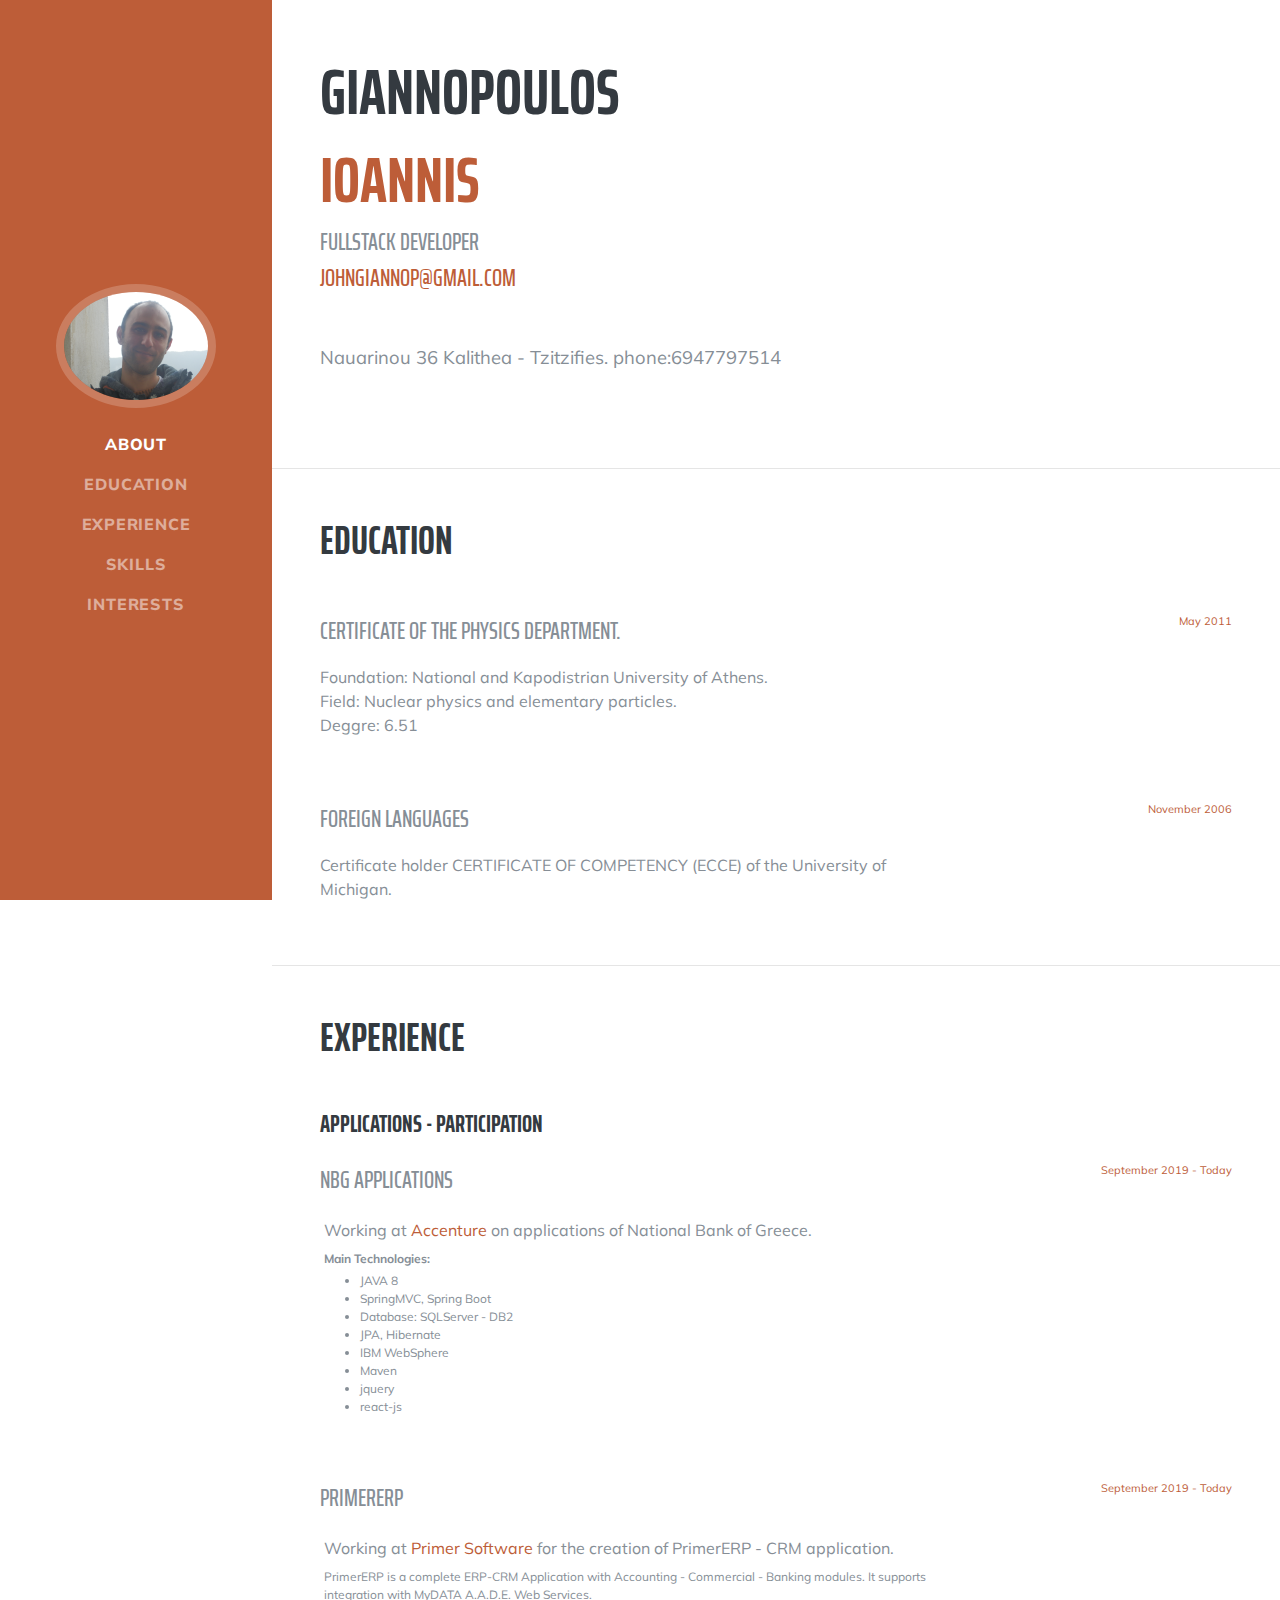
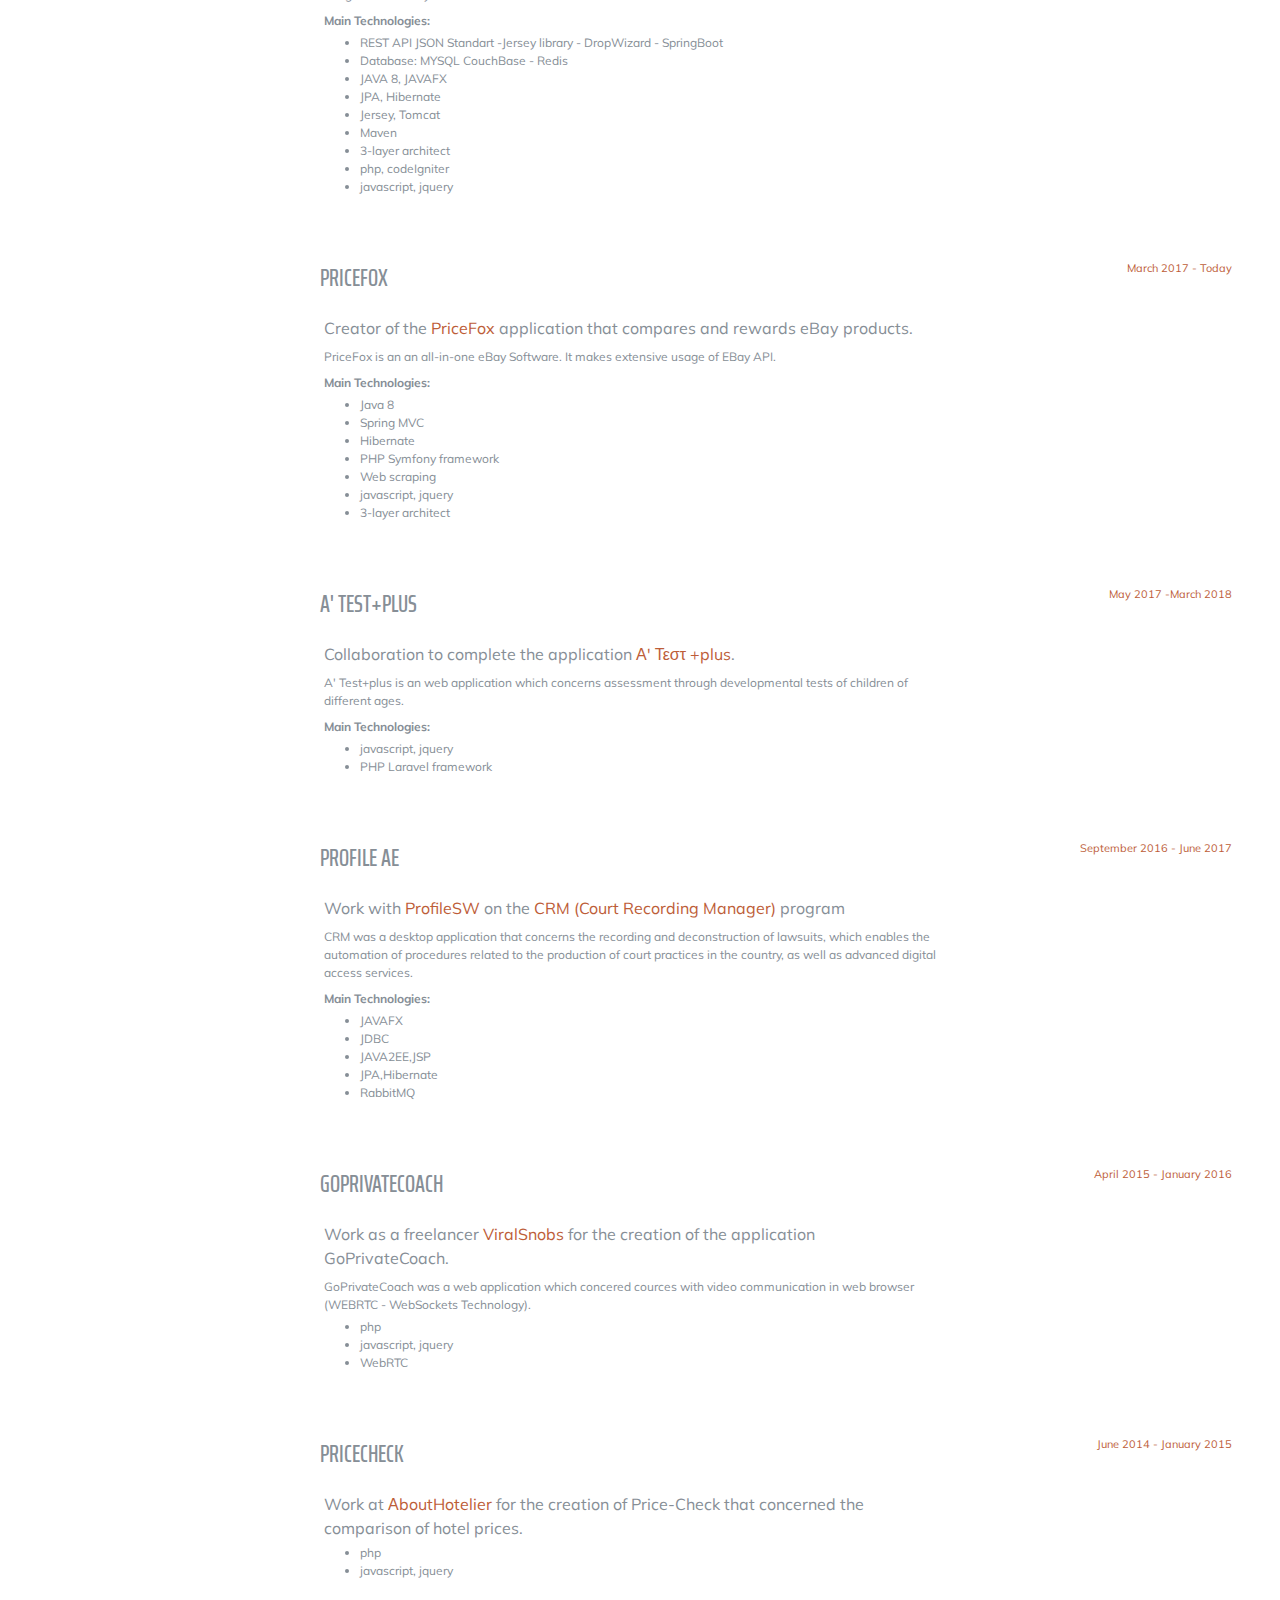
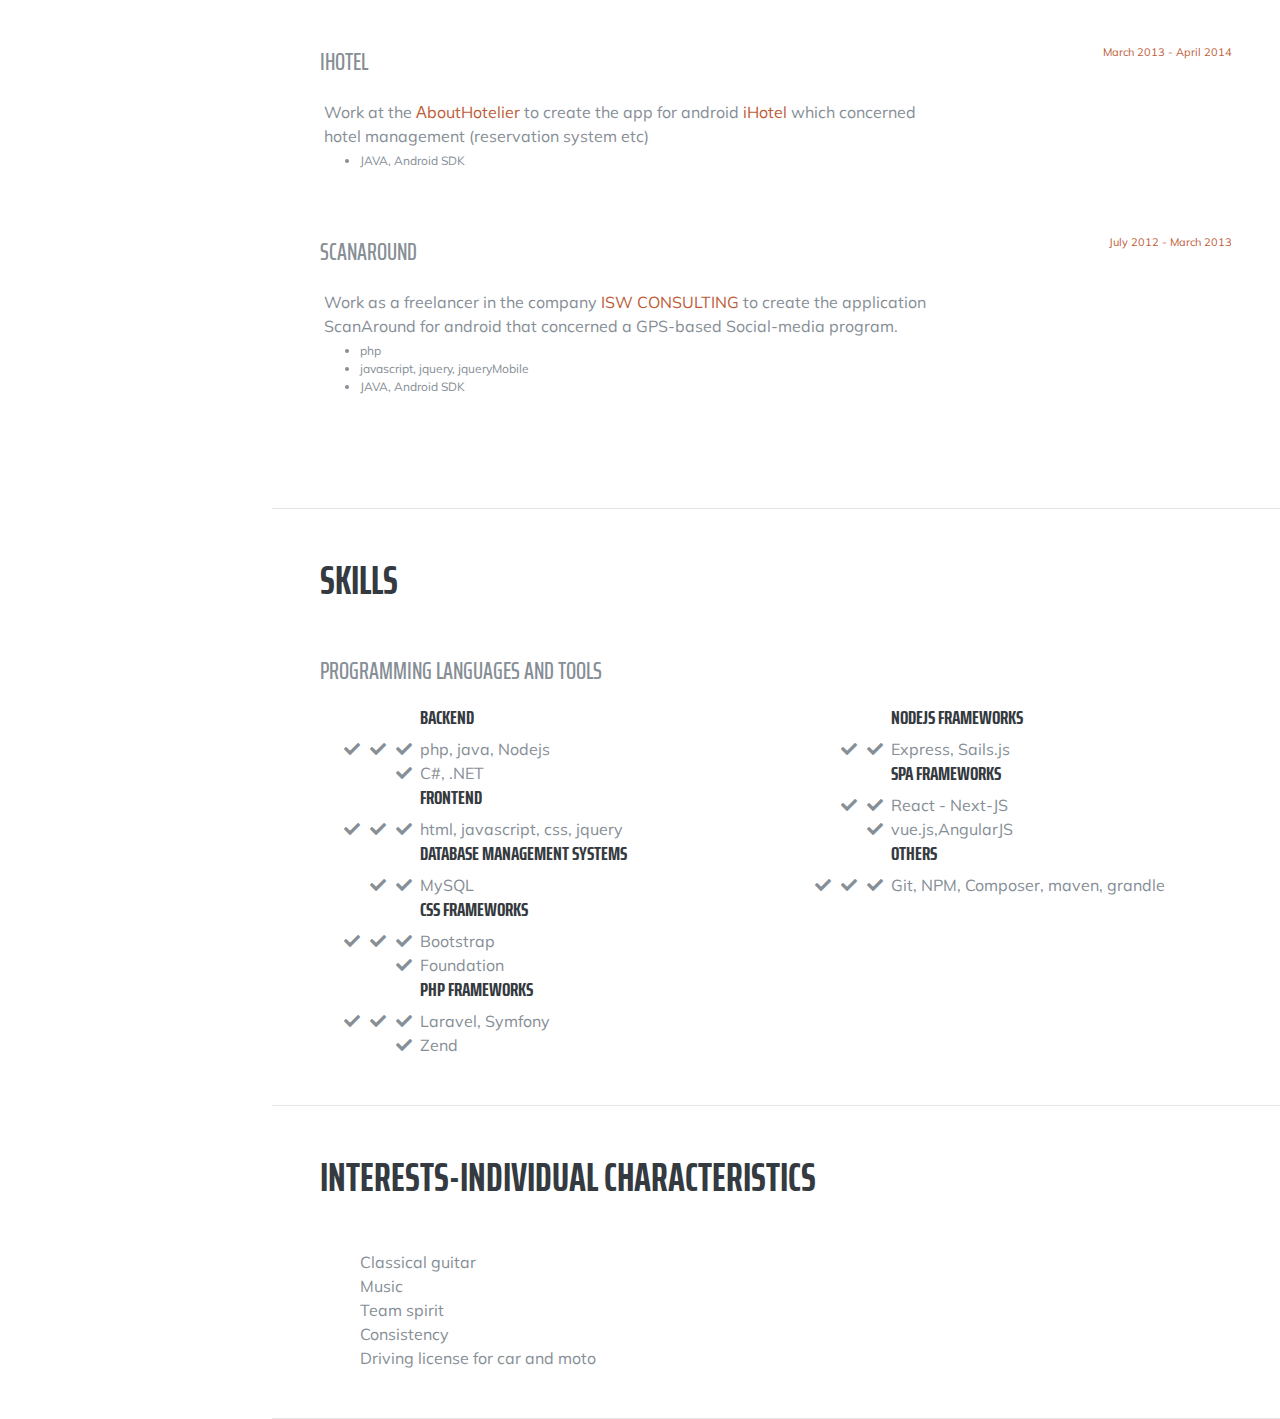
==== index.html @ 5fe3dc5e "add XGate experience" ====
<!DOCTYPE html>
<html lang="en">

  <head>

    <meta charset="utf-8">
    <meta name="viewport" content="width=device-width, initial-scale=1, shrink-to-fit=no">
    <meta name="description" content="jgiannop cv">
    <meta name="author" content="jgiannop">

    <title>Ioannis Giannopoulos</title>

    <link href="vendor/bootstrap/css/bootstrap.min.css" rel="stylesheet">
    <link href="https://fonts.googleapis.com/css?family=Saira+Extra+Condensed:500,700" rel="stylesheet">
    <link href="https://fonts.googleapis.com/css?family=Muli:400,400i,800,800i" rel="stylesheet">
    <link href="vendor/fontawesome-free/css/all.min.css" rel="stylesheet">
    <link href="css/resume.css" rel="stylesheet">
  </head>

  <body id="page-top">
    <nav class="navbar navbar-expand-lg navbar-dark bg-primary fixed-top" id="sideNav">
      <a class="navbar-brand js-scroll-trigger" href="#page-top">
        <span class="d-block d-lg-none">Clarence Taylor</span>
        <span class="d-none d-lg-block">
          <img class="img-fluid img-profile rounded-circle mx-auto mb-2" src="img/profile.jpg" alt="">
        </span>
      </a>
       
      <button class="navbar-toggler" type="button" data-toggle="collapse" data-target="#navbarSupportedContent" aria-controls="navbarSupportedContent" aria-expanded="false" aria-label="Toggle navigation">
        <span class="navbar-toggler-icon"></span>
      </button>
     
      <div class="collapse navbar-collapse" id="navbarSupportedContent">
       
        <ul class="navbar-nav">
          <li class="nav-item">
            <a class="nav-link js-scroll-trigger" href="#about">ABOUT</a>
          </li>
                 <li class="nav-item">
            <a class="nav-link js-scroll-trigger" href="#education">EDUCATION</a>
          </li>
          <li class="nav-item">
            <a class="nav-link js-scroll-trigger" href="#experience">EXPERIENCE</a>
          </li>
   
          <li class="nav-item">
            <a class="nav-link js-scroll-trigger" href="#skills">SKILLS</a>
          </li>
          <li class="nav-item">
            <a class="nav-link js-scroll-trigger" href="#interests">INTERESTS</a>
          </li>
        </ul>
      </div>
    </nav>
    <div class="container-fluid p-0">
      <section class="resume-section p-3 p-lg-5 d-flex d-column" id="about">
        <div class="my-auto">
          <h1 class="mb-0">GIANNOPOULOS<br>
            <span class="text-primary">IOANNIS</span>
          </h1>
          <div class="subheading mb-5">FullStack Developer<br>
            <a href="mailto:name@email.com">johngiannop@gmail.com</a>
          </div>
          <p class="lead mb-5">Nauarinou 36 Kalithea - Tzitzifies. phone:6947797514</p>
        </div>
      </section>

      <hr class="m-0">

      <section class="resume-section p-3 p-lg-5 d-flex flex-column" id="education">
        <div class="my-auto">
          <h2 class="mb-5">EDUCATION</h2>

          <div class="resume-item d-flex flex-column flex-md-row mb-5">
            <div class="resume-content mr-auto">
              <div class="subheading mb-3">Certificate of the Physics Department.</div>
              <div>Foundation: National and Kapodistrian University of Athens.</div>
              <div>Field: Nuclear physics and elementary particles.</div>
              <p> Deggre: 6.51</p>
            </div>
            <div class="resume-date text-md-right">
              <span class="text-primary">May 2011</span>
            </div>
          </div>

          <div class="resume-item d-flex flex-column flex-md-row">
            <div class="resume-content mr-auto">
          
              <div class="subheading mb-3">Foreign Languages</div>
              <p>Certificate holder CERTIFICATE OF COMPETENCY (ECCE) of the University of Michigan.</p>
            </div>
            <div class="resume-date text-md-right">
              <span class="text-primary">November 2006</span>
            </div>
          </div>

        </div>
      </section>
      <hr class="m-0">

      <section class="resume-section p-3 p-lg-5 d-flex flex-column" id="experience">
        <div class="my-auto">
          <h2 class="mb-5">Experience</h2>

          <h3 class="mb-0">Applications - Participation</h3><br>


          <div class="resume-item d-flex flex-column flex-md-row mb-5 experience_item">
            <div class="resume-content mr-auto">
              <div class="subheading mb-3">NBG Applications</div>
              <p>Working at <a href="https://accenture.gr" target="_blank">Accenture</a> on applications of National Bank of Greece.</p>
              
              <p class="main_techs">Main Technologies:</p>
              <div class="main_techs_details">
                <ul>
                  <li>JAVA 8</li>
                  <li>SpringMVC,  Spring Boot</li>
                  <li>Database: SQLServer - DB2</li>
                  <li>JPA, Hibernate</li>
                  <li>IBM WebSphere</li>
                  <li>Maven</li>
                  <li>jquery</li>
                  <li>react-js</li>
                </ul>
              </div>
            </div>
            <div class="resume-date text-md-right">
              <span class="text-primary">September 2019 - Today</span>
            </div>
          </div>
          

          <div class="resume-item d-flex flex-column flex-md-row mb-5 experience_item">
            <div class="resume-content mr-auto">
              <div class="subheading mb-3">PrimerERP</div>
              <p>Working at <a href="https://primer.gr" target="_blank">Primer Software </a> for the creation of PrimerERP - CRM application.</p>
              <p class="small_desc">PrimerERP is a complete ERP-CRM Application with Accounting - Commercial - Banking modules.
                It supports integration with MyDATA A.A.D.E. Web Services.
              </p>
              <p class="main_techs">Main Technologies:</p>
              <div class="main_techs_details">
                <ul>
                  <li>REST API JSON Standart -Jersey library - DropWizard - SpringBoot</li>
                  <li>Database: MYSQL CouchBase - Redis</li>
                  <li>JAVA 8, JAVAFX</li>
                  <li>JPA, Hibernate</li>
                  <li>Jersey, Tomcat</li>
                  <li>Maven</li>
                  <li>3-layer architect</li>
                  <li>php, codeIgniter</li>
                  <li>javascript, jquery</li>
                </ul>
              </div>
            </div>
            <div class="resume-date text-md-right">
              <span class="text-primary">September 2019 - Today</span>
            </div>
          </div>
          
          <div class="resume-item d-flex flex-column flex-md-row mb-5 experience_item">
            <div class="resume-content mr-auto">
              <div class="subheading mb-3">PriceFox</div>
              <p>Creator of the  <a href="https://price-fox.com" target="_blank">PriceFox</a> application that compares and rewards eBay products.</p>
              <p class="small_desc">PriceFox is an an all-in-one eBay Software. It makes extensive usage of EBay API.
              </p>
              <p class="main_techs">Main Technologies:</p>
              <div class="main_techs_details">
                <ul>
                  <li>Java 8</li>
                  <li>Spring MVC</li>
                  <li>Hibernate</li>
                  <li>PHP Symfony framework</li>
                  <li>Web scraping</li>
                  <li>javascript, jquery</li>
                  <li>3-layer architect</li>
                </ul>
              </div>

            </div>
            <div class="resume-date text-md-right">
              <span class="text-primary">March 2017 - Today</span>
            </div>
          </div>

          <div class="resume-item d-flex flex-column flex-md-row mb-5 experience_item">
            <div class="resume-content mr-auto">
              <div class="subheading mb-3">A' Test+plus</div>
              <p>Collaboration to complete the application <a href="https://checkup.atestplus.gr" target="_blank">Α' Τεστ +plus</a>.</p>
              <p class="small_desc">A' Test+plus is an web application which concerns assessment through developmental tests of children of different ages.
              </p>
              <p class="main_techs">Main Technologies:</p>
              <div class="main_techs_details">
                <ul>
                  <li>javascript, jquery</li>
                  <li>PHP Laravel framework</li>
                </ul>
              </div>
            </div>
            <div class="resume-date text-md-right">
              <span class="text-primary">May 2017 -March 2018</span>
            </div>
          </div>

          <div class="resume-item d-flex flex-column flex-md-row mb-5 experience_item">
            <div class="resume-content mr-auto">
              <div class="subheading mb-3">profile AE</div>
              <p>Work with <a href="https://www.profilesw.com/el/" target="_blank">ProfileSW</a> on the <a href="https://www.ospd.gr/" target="_blank">CRM (Court Recording Manager)</a> program </p>
              <p class="small_desc">CRM was a desktop application that concerns the recording and deconstruction of lawsuits, which enables the automation of procedures related to the production of court practices in the country, as well as advanced digital access services.
              </p>
              <p class="main_techs">Main Technologies:</p>
              <div class="main_techs_details">
                <ul>
                  <li>JAVAFX</li>
                  <li>JDBC</li>
                  <li>JAVA2EE,JSP</li>
                  <li>JPA,Hibernate</li>
                  <li>RabbitMQ</li>
                </ul>
              </div>
            </div>
            <div class="resume-date text-md-right">
                <span class="text-primary">September 2016 - June 2017</span>
            </div>
          </div>

          <div class="resume-item d-flex flex-column flex-md-row mb-5 experience_item">
          
            <div class="resume-content mr-auto">
              <div class="subheading mb-3">GoPrivateCoach</div>
              <p>Work as a freelancer <a href=" https://viralsnobs.com/" target="_blank">ViralSnobs</a>  for the creation of the application GoPrivateCoach.</a></p>
                <p class="small_desc">GoPrivateCoach was a web application which concered cources with video communication in web browser (WEBRTC - WebSockets Technology).
                </p>
                <div class="main_techs_details">
                  <ul>
                    <li>php</li>
                    <li>javascript, jquery</li>
                    <li>WebRTC</li>
                  </ul>
                </div>
            </div>
            <div class="resume-date text-md-right">
                  <span class="text-primary">April 2015 - January 2016</span>
            </div>
          </div>

          <div class="resume-item d-flex flex-column flex-md-row mb-5 experience_item">
          
            <div class="resume-content mr-auto">
              <div class="subheading mb-3">PriceCheck</div>
              <p>Work at <a href="https://www.abouthotelier.com" target="_blank">ΑboutHotelier</a> for the creation of Price-Check that concerned the comparison of hotel
                prices.</p>
                <div class="main_techs_details">
                  <ul>
                    <li>php</li>
                    <li>javascript, jquery</li>
                  </ul>
                </div>
            </div>
            <div class="resume-date text-md-right">
              <span class="text-primary">June 2014 - January 2015</span>
            </div>
          </div>

          <div class="resume-item d-flex flex-column flex-md-row mb-5 experience_item">
          
            <div class="resume-content mr-auto">
              <div class="subheading mb-3">iHotel</div>
              <p>Work at the <a href="https://app.price-fox.com" target="_blank">ΑboutHotelier</a> to create the app for android <a href="https://www.abouthotelier.com/hotel-manager-app/" target="_blank">iHotel</a> which concerned hotel management (reservation system etc)</a></p>
            
            <div class="main_techs_details">
              <ul>
                <li>JAVA, Android SDK</li>
              </ul>
            </div> 
          </div>
            <div class="resume-date text-md-right">
              <span class="text-primary">March 2013 - April 2014</span>
            </div>
         
          </div>

          <div class="resume-item d-flex flex-column flex-md-row mb-5 experience_item">
          
            <div class="resume-content mr-auto">
              <div class="subheading mb-3">ScanAround</div>
              <p>Work as a freelancer in the company <a href="https://www.iswconsulting.com/" target="_blank">ISW CONSULTING</a> to create the application ScanAround for android that concerned a GPS-based Social-media program.</a></p>
           
            <div class="main_techs_details">
              <ul>
                <li>php</li>
                <li>javascript, jquery, jqueryMobile</li>
                <li>JAVA, Android SDK</li>
              </ul>
            </div>
          </div>
            <div class="resume-date text-md-right">
              <span class="text-primary">July 2012 - March 2013</span>
            </div>
          
          </div>
        </div>

      </section>
      <hr class="m-0">

      <section class="resume-section p-3 p-lg-5 d-flex flex-column" id="skills">
        <div class="my-auto">
          <h2 class="mb-5">Skills</h2>

         
          <div class="subheading mb-3" >Programming languages and tools</div>
             <div class="row">
          <div class="col-md-6">
            <ul class="fa-ul mb-0" style="margin-left:100px;">
              <li>
                <h5>BackEnd</h5>
                <i class="fa-li fa fa-check"></i> <i class="fa-li2 fa fa-check"></i> <i class="fa-li3 fa fa-check"></i> php,
                java, Nodejs</li>
              <li>
                <i class="fa-li fa fa-check"></i>C#, .NET</li>
              <li>
               
                <li>
                  <h5>FrontEnd</h5>
                  <i class="fa-li fa fa-check"></i> <i class="fa-li2 fa fa-check"></i> <i class="fa-li3 fa fa-check"></i> html, javascript, css, jquery
                </li>

                <li>
                  <h5>Database Management Systems</h5>
                  <i class="fa-li fa fa-check"></i> <i class="fa-li2 fa fa-check"></i> MySQL </li>
                <li>
                  <h5> CSS Frameworks</h5>
                  <i class="fa-li fa fa-check"></i> <i class="fa-li2 fa fa-check"></i> <i class="fa-li3 fa fa-check"></i>Bootstrap
                </li>
                <li>
                  <i class="fa-li fa fa-check"></i> Foundation
                </li>
                <li>
                  <h5> PHP frameWorks </h5>
                  <i class="fa-li fa fa-check"></i> <i class="fa-li2 fa fa-check"></i> <i class="fa-li3 fa fa-check"></i> Laravel, Symfony
                </li>
                <li>
                  <i class="fa-li fa fa-check"></i> Zend
                </li>
                
            </ul>
          </div>
          <div class="col-md-6">
            <ul class="fa-ul mb-0" style="margin-left:100px;">
              <li>
                <h5> Nodejs frameWorks </h5>
                <i class="fa-li fa fa-check"></i> <i class="fa-li2 fa fa-check"></i> Express, Sails.js
              </li>
              <li>
                <h5> SPA frameWorks </h5>
                <i class="fa-li fa fa-check"></i>  <i class="fa-li2 fa fa-check"></i>  React - Next-JS
              </li>
              <li>
                <i class="fa-li fa fa-check"></i>vue.js,AngularJS
              </li>
              <li>
                <h5>Others</h5>
                <i class="fa-li fa fa-check"></i> <i class="fa-li2 fa fa-check"></i> <i class="fa-li3 fa fa-check"></i>Git, NPM, Composer, maven, grandle
              </li>
            </ul>
          </div>
        </div>

        </div>

      </section>
      <hr class="m-0">

      <section class="resume-section p-3 p-lg-5 d-flex flex-column" id="interests">
        <div class="my-auto">
          <h2 class="mb-5">INTERESTS-INDIVIDUAL CHARACTERISTICS</h2>
          <ul class="fa-ul mb-0">
            <li>
              Classical guitar</li>
            <li>
              Music</li>
            <li>
              Team spirit</li>
            <li>
              Consistency</li>
            <li>
              Driving license for car and moto</li>
          </ul>
       </div>
      </section>
      <hr class="m-0">

    </div>
    <script src="vendor/jquery/jquery.min.js"></script>
    <script src="vendor/bootstrap/js/bootstrap.bundle.min.js"></script>
    <script src="vendor/jquery-easing/jquery.easing.min.js"></script>
    <script src="js/resume.min.js"></script>
  </body>

</html>
---- vendor/fontawesome-free/css/all.min.css ----
/*!
 * Font Awesome Free 5.3.1 by @fontawesome - https://fontawesome.com
 * License - https://fontawesome.com/license/free (Icons: CC BY 4.0, Fonts: SIL OFL 1.1, Code: MIT License)
 */
.fa,.fab,.fal,.far,.fas{-moz-osx-font-smoothing:grayscale;-webkit-font-smoothing:antialiased;display:inline-block;font-style:normal;font-variant:normal;text-rendering:auto;line-height:1}.fa-lg{font-size:1.33333em;line-height:.75em;vertical-align:-.0667em}.fa-xs{font-size:.75em}.fa-sm{font-size:.875em}.fa-1x{font-size:1em}.fa-2x{font-size:2em}.fa-3x{font-size:3em}.fa-4x{font-size:4em}.fa-5x{font-size:5em}.fa-6x{font-size:6em}.fa-7x{font-size:7em}.fa-8x{font-size:8em}.fa-9x{font-size:9em}.fa-10x{font-size:10em}.fa-fw{text-align:center;width:1.25em}.fa-ul{list-style-type:none;margin-left:2.5em;padding-left:0}.fa-ul>li{position:relative}.fa-li{left:-2em;position:absolute;text-align:center;width:2em;line-height:inherit}.fa-border{border:.08em solid #eee;border-radius:.1em;padding:.2em .25em .15em}.fa-pull-left{float:left}.fa-pull-right{float:right}.fa.fa-pull-left,.fab.fa-pull-left,.fal.fa-pull-left,.far.fa-pull-left,.fas.fa-pull-left{margin-right:.3em}.fa.fa-pull-right,.fab.fa-pull-right,.fal.fa-pull-right,.far.fa-pull-right,.fas.fa-pull-right{margin-left:.3em}.fa-spin{animation:fa-spin 2s infinite linear}.fa-pulse{animation:fa-spin 1s infinite steps(8)}@keyframes fa-spin{0%{transform:rotate(0deg)}to{transform:rotate(1turn)}}.fa-rotate-90{-ms-filter:"progid:DXImageTransform.Microsoft.BasicImage(rotation=1)";transform:rotate(90deg)}.fa-rotate-180{-ms-filter:"progid:DXImageTransform.Microsoft.BasicImage(rotation=2)";transform:rotate(180deg)}.fa-rotate-270{-ms-filter:"progid:DXImageTransform.Microsoft.BasicImage(rotation=3)";transform:rotate(270deg)}.fa-flip-horizontal{-ms-filter:"progid:DXImageTransform.Microsoft.BasicImage(rotation=0, mirror=1)";transform:scaleX(-1)}.fa-flip-vertical{transform:scaleY(-1)}.fa-flip-horizontal.fa-flip-vertical,.fa-flip-vertical{-ms-filter:"progid:DXImageTransform.Microsoft.BasicImage(rotation=2, mirror=1)"}.fa-flip-horizontal.fa-flip-vertical{transform:scale(-1)}:root .fa-flip-horizontal,:root .fa-flip-vertical,:root .fa-rotate-90,:root .fa-rotate-180,:root .fa-rotate-270{-webkit-filter:none;filter:none}.fa-stack{display:inline-block;height:2em;line-height:2em;position:relative;vertical-align:middle;width:2em}.fa-stack-1x,.fa-stack-2x{left:0;position:absolute;text-align:center;width:100%}.fa-stack-1x{line-height:inherit}.fa-stack-2x{font-size:2em}.fa-inverse{color:#fff}.fa-500px:before{content:"\f26e"}.fa-accessible-icon:before{content:"\f368"}.fa-accusoft:before{content:"\f369"}.fa-ad:before{content:"\f641"}.fa-address-book:before{content:"\f2b9"}.fa-address-card:before{content:"\f2bb"}.fa-adjust:before{content:"\f042"}.fa-adn:before{content:"\f170"}.fa-adversal:before{content:"\f36a"}.fa-affiliatetheme:before{content:"\f36b"}.fa-air-freshener:before{content:"\f5d0"}.fa-algolia:before{content:"\f36c"}.fa-align-center:before{content:"\f037"}.fa-align-justify:before{content:"\f039"}.fa-align-left:before{content:"\f036"}.fa-align-right:before{content:"\f038"}.fa-alipay:before{content:"\f642"}.fa-allergies:before{content:"\f461"}.fa-amazon:before{content:"\f270"}.fa-amazon-pay:before{content:"\f42c"}.fa-ambulance:before{content:"\f0f9"}.fa-american-sign-language-interpreting:before{content:"\f2a3"}.fa-amilia:before{content:"\f36d"}.fa-anchor:before{content:"\f13d"}.fa-android:before{content:"\f17b"}.fa-angellist:before{content:"\f209"}.fa-angle-double-down:before{content:"\f103"}.fa-angle-double-left:before{content:"\f100"}.fa-angle-double-right:before{content:"\f101"}.fa-angle-double-up:before{content:"\f102"}.fa-angle-down:before{content:"\f107"}.fa-angle-left:before{content:"\f104"}.fa-angle-right:before{content:"\f105"}.fa-angle-up:before{content:"\f106"}.fa-angry:before{content:"\f556"}.fa-angrycreative:before{content:"\f36e"}.fa-angular:before{content:"\f420"}.fa-ankh:before{content:"\f644"}.fa-app-store:before{content:"\f36f"}.fa-app-store-ios:before{content:"\f370"}.fa-apper:before{content:"\f371"}.fa-apple:before{content:"\f179"}.fa-apple-alt:before{content:"\f5d1"}.fa-apple-pay:before{content:"\f415"}.fa-archive:before{content:"\f187"}.fa-archway:before{content:"\f557"}.fa-arrow-alt-circle-down:before{content:"\f358"}.fa-arrow-alt-circle-left:before{content:"\f359"}.fa-arrow-alt-circle-right:before{content:"\f35a"}.fa-arrow-alt-circle-up:before{content:"\f35b"}.fa-arrow-circle-down:before{content:"\f0ab"}.fa-arrow-circle-left:before{content:"\f0a8"}.fa-arrow-circle-right:before{content:"\f0a9"}.fa-arrow-circle-up:before{content:"\f0aa"}.fa-arrow-down:before{content:"\f063"}.fa-arrow-left:before{content:"\f060"}.fa-arrow-right:before{content:"\f061"}.fa-arrow-up:before{content:"\f062"}.fa-arrows-alt:before{content:"\f0b2"}.fa-arrows-alt-h:before{content:"\f337"}.fa-arrows-alt-v:before{content:"\f338"}.fa-assistive-listening-systems:before{content:"\f2a2"}.fa-asterisk:before{content:"\f069"}.fa-asymmetrik:before{content:"\f372"}.fa-at:before{content:"\f1fa"}.fa-atlas:before{content:"\f558"}.fa-atom:before{content:"\f5d2"}.fa-audible:before{content:"\f373"}.fa-audio-description:before{content:"\f29e"}.fa-autoprefixer:before{content:"\f41c"}.fa-avianex:before{content:"\f374"}.fa-aviato:before{content:"\f421"}.fa-award:before{content:"\f559"}.fa-aws:before{content:"\f375"}.fa-backspace:before{content:"\f55a"}.fa-backward:before{content:"\f04a"}.fa-balance-scale:before{content:"\f24e"}.fa-ban:before{content:"\f05e"}.fa-band-aid:before{content:"\f462"}.fa-bandcamp:before{content:"\f2d5"}.fa-barcode:before{content:"\f02a"}.fa-bars:before{content:"\f0c9"}.fa-baseball-ball:before{content:"\f433"}.fa-basketball-ball:before{content:"\f434"}.fa-bath:before{content:"\f2cd"}.fa-battery-empty:before{content:"\f244"}.fa-battery-full:before{content:"\f240"}.fa-battery-half:before{content:"\f242"}.fa-battery-quarter:before{content:"\f243"}.fa-battery-three-quarters:before{content:"\f241"}.fa-bed:before{content:"\f236"}.fa-beer:before{content:"\f0fc"}.fa-behance:before{content:"\f1b4"}.fa-behance-square:before{content:"\f1b5"}.fa-bell:before{content:"\f0f3"}.fa-bell-slash:before{content:"\f1f6"}.fa-bezier-curve:before{content:"\f55b"}.fa-bible:before{content:"\f647"}.fa-bicycle:before{content:"\f206"}.fa-bimobject:before{content:"\f378"}.fa-binoculars:before{content:"\f1e5"}.fa-birthday-cake:before{content:"\f1fd"}.fa-bitbucket:before{content:"\f171"}.fa-bitcoin:before{content:"\f379"}.fa-bity:before{content:"\f37a"}.fa-black-tie:before{content:"\f27e"}.fa-blackberry:before{content:"\f37b"}.fa-blender:before{content:"\f517"}.fa-blind:before{content:"\f29d"}.fa-blogger:before{content:"\f37c"}.fa-blogger-b:before{content:"\f37d"}.fa-bluetooth:before{content:"\f293"}.fa-bluetooth-b:before{content:"\f294"}.fa-bold:before{content:"\f032"}.fa-bolt:before{content:"\f0e7"}.fa-bomb:before{content:"\f1e2"}.fa-bone:before{content:"\f5d7"}.fa-bong:before{content:"\f55c"}.fa-book:before{content:"\f02d"}.fa-book-open:before{content:"\f518"}.fa-book-reader:before{content:"\f5da"}.fa-bookmark:before{content:"\f02e"}.fa-bowling-ball:before{content:"\f436"}.fa-box:before{content:"\f466"}.fa-box-open:before{content:"\f49e"}.fa-boxes:before{content:"\f468"}.fa-braille:before{content:"\f2a1"}.fa-brain:before{content:"\f5dc"}.fa-briefcase:before{content:"\f0b1"}.fa-briefcase-medical:before{content:"\f469"}.fa-broadcast-tower:before{content:"\f519"}.fa-broom:before{content:"\f51a"}.fa-brush:before{content:"\f55d"}.fa-btc:before{content:"\f15a"}.fa-bug:before{content:"\f188"}.fa-building:before{content:"\f1ad"}.fa-bullhorn:before{content:"\f0a1"}.fa-bullseye:before{content:"\f140"}.fa-burn:before{content:"\f46a"}.fa-buromobelexperte:before{content:"\f37f"}.fa-bus:before{content:"\f207"}.fa-bus-alt:before{content:"\f55e"}.fa-business-time:before{content:"\f64a"}.fa-buysellads:before{content:"\f20d"}.fa-calculator:before{content:"\f1ec"}.fa-calendar:before{content:"\f133"}.fa-calendar-alt:before{content:"\f073"}.fa-calendar-check:before{content:"\f274"}.fa-calendar-minus:before{content:"\f272"}.fa-calendar-plus:before{content:"\f271"}.fa-calendar-times:before{content:"\f273"}.fa-camera:before{content:"\f030"}.fa-camera-retro:before{content:"\f083"}.fa-cannabis:before{content:"\f55f"}.fa-capsules:before{content:"\f46b"}.fa-car:before{content:"\f1b9"}.fa-car-alt:before{content:"\f5de"}.fa-car-battery:before{content:"\f5df"}.fa-car-crash:before{content:"\f5e1"}.fa-car-side:before{content:"\f5e4"}.fa-caret-down:before{content:"\f0d7"}.fa-caret-left:before{content:"\f0d9"}.fa-caret-right:before{content:"\f0da"}.fa-caret-square-down:before{content:"\f150"}.fa-caret-square-left:before{content:"\f191"}.fa-caret-square-right:before{content:"\f152"}.fa-caret-square-up:before{content:"\f151"}.fa-caret-up:before{content:"\f0d8"}.fa-cart-arrow-down:before{content:"\f218"}.fa-cart-plus:before{content:"\f217"}.fa-cc-amazon-pay:before{content:"\f42d"}.fa-cc-amex:before{content:"\f1f3"}.fa-cc-apple-pay:before{content:"\f416"}.fa-cc-diners-club:before{content:"\f24c"}.fa-cc-discover:before{content:"\f1f2"}.fa-cc-jcb:before{content:"\f24b"}.fa-cc-mastercard:before{content:"\f1f1"}.fa-cc-paypal:before{content:"\f1f4"}.fa-cc-stripe:before{content:"\f1f5"}.fa-cc-visa:before{content:"\f1f0"}.fa-centercode:before{content:"\f380"}.fa-certificate:before{content:"\f0a3"}.fa-chalkboard:before{content:"\f51b"}.fa-chalkboard-teacher:before{content:"\f51c"}.fa-charging-station:before{content:"\f5e7"}.fa-chart-area:before{content:"\f1fe"}.fa-chart-bar:before{content:"\f080"}.fa-chart-line:before{content:"\f201"}.fa-chart-pie:before{content:"\f200"}.fa-check:before{content:"\f00c"}.fa-check-circle:before{content:"\f058"}.fa-check-double:before{content:"\f560"}.fa-check-square:before{content:"\f14a"}.fa-chess:before{content:"\f439"}.fa-chess-bishop:before{content:"\f43a"}.fa-chess-board:before{content:"\f43c"}.fa-chess-king:before{content:"\f43f"}.fa-chess-knight:before{content:"\f441"}.fa-chess-pawn:before{content:"\f443"}.fa-chess-queen:before{content:"\f445"}.fa-chess-rook:before{content:"\f447"}.fa-chevron-circle-down:before{content:"\f13a"}.fa-chevron-circle-left:before{content:"\f137"}.fa-chevron-circle-right:before{content:"\f138"}.fa-chevron-circle-up:before{content:"\f139"}.fa-chevron-down:before{content:"\f078"}.fa-chevron-left:before{content:"\f053"}.fa-chevron-right:before{content:"\f054"}.fa-chevron-up:before{content:"\f077"}.fa-child:before{content:"\f1ae"}.fa-chrome:before{content:"\f268"}.fa-church:before{content:"\f51d"}.fa-circle:before{content:"\f111"}.fa-circle-notch:before{content:"\f1ce"}.fa-city:before{content:"\f64f"}.fa-clipboard:before{content:"\f328"}.fa-clipboard-check:before{content:"\f46c"}.fa-clipboard-list:before{content:"\f46d"}.fa-clock:before{content:"\f017"}.fa-clone:before{content:"\f24d"}.fa-closed-captioning:before{content:"\f20a"}.fa-cloud:before{content:"\f0c2"}.fa-cloud-download-alt:before{content:"\f381"}.fa-cloud-upload-alt:before{content:"\f382"}.fa-cloudscale:before{content:"\f383"}.fa-cloudsmith:before{content:"\f384"}.fa-cloudversify:before{content:"\f385"}.fa-cocktail:before{content:"\f561"}.fa-code:before{content:"\f121"}.fa-code-branch:before{content:"\f126"}.fa-codepen:before{content:"\f1cb"}.fa-codiepie:before{content:"\f284"}.fa-coffee:before{content:"\f0f4"}.fa-cog:before{content:"\f013"}.fa-cogs:before{content:"\f085"}.fa-coins:before{content:"\f51e"}.fa-columns:before{content:"\f0db"}.fa-comment:before{content:"\f075"}.fa-comment-alt:before{content:"\f27a"}.fa-comment-dollar:before{content:"\f651"}.fa-comment-dots:before{content:"\f4ad"}.fa-comment-slash:before{content:"\f4b3"}.fa-comments:before{content:"\f086"}.fa-comments-dollar:before{content:"\f653"}.fa-compact-disc:before{content:"\f51f"}.fa-compass:before{content:"\f14e"}.fa-compress:before{content:"\f066"}.fa-concierge-bell:before{content:"\f562"}.fa-connectdevelop:before{content:"\f20e"}.fa-contao:before{content:"\f26d"}.fa-cookie:before{content:"\f563"}.fa-cookie-bite:before{content:"\f564"}.fa-copy:before{content:"\f0c5"}.fa-copyright:before{content:"\f1f9"}.fa-couch:before{content:"\f4b8"}.fa-cpanel:before{content:"\f388"}.fa-creative-commons:before{content:"\f25e"}.fa-creative-commons-by:before{content:"\f4e7"}.fa-creative-commons-nc:before{content:"\f4e8"}.fa-creative-commons-nc-eu:before{content:"\f4e9"}.fa-creative-commons-nc-jp:before{content:"\f4ea"}.fa-creative-commons-nd:before{content:"\f4eb"}.fa-creative-commons-pd:before{content:"\f4ec"}.fa-creative-commons-pd-alt:before{content:"\f4ed"}.fa-creative-commons-remix:before{content:"\f4ee"}.fa-creative-commons-sa:before{content:"\f4ef"}.fa-creative-commons-sampling:before{content:"\f4f0"}.fa-creative-commons-sampling-plus:before{content:"\f4f1"}.fa-creative-commons-share:before{content:"\f4f2"}.fa-credit-card:before{content:"\f09d"}.fa-crop:before{content:"\f125"}.fa-crop-alt:before{content:"\f565"}.fa-cross:before{content:"\f654"}.fa-crosshairs:before{content:"\f05b"}.fa-crow:before{content:"\f520"}.fa-crown:before{content:"\f521"}.fa-css3:before{content:"\f13c"}.fa-css3-alt:before{content:"\f38b"}.fa-cube:before{content:"\f1b2"}.fa-cubes:before{content:"\f1b3"}.fa-cut:before{content:"\f0c4"}.fa-cuttlefish:before{content:"\f38c"}.fa-d-and-d:before{content:"\f38d"}.fa-dashcube:before{content:"\f210"}.fa-database:before{content:"\f1c0"}.fa-deaf:before{content:"\f2a4"}.fa-delicious:before{content:"\f1a5"}.fa-deploydog:before{content:"\f38e"}.fa-deskpro:before{content:"\f38f"}.fa-desktop:before{content:"\f108"}.fa-deviantart:before{content:"\f1bd"}.fa-dharmachakra:before{content:"\f655"}.fa-diagnoses:before{content:"\f470"}.fa-dice:before{content:"\f522"}.fa-dice-five:before{content:"\f523"}.fa-dice-four:before{content:"\f524"}.fa-dice-one:before{content:"\f525"}.fa-dice-six:before{content:"\f526"}.fa-dice-three:before{content:"\f527"}.fa-dice-two:before{content:"\f528"}.fa-digg:before{content:"\f1a6"}.fa-digital-ocean:before{content:"\f391"}.fa-digital-tachograph:before{content:"\f566"}.fa-directions:before{content:"\f5eb"}.fa-discord:before{content:"\f392"}.fa-discourse:before{content:"\f393"}.fa-divide:before{content:"\f529"}.fa-dizzy:before{content:"\f567"}.fa-dna:before{content:"\f471"}.fa-dochub:before{content:"\f394"}.fa-docker:before{content:"\f395"}.fa-dollar-sign:before{content:"\f155"}.fa-dolly:before{content:"\f472"}.fa-dolly-flatbed:before{content:"\f474"}.fa-donate:before{content:"\f4b9"}.fa-door-closed:before{content:"\f52a"}.fa-door-open:before{content:"\f52b"}.fa-dot-circle:before{content:"\f192"}.fa-dove:before{content:"\f4ba"}.fa-download:before{content:"\f019"}.fa-draft2digital:before{content:"\f396"}.fa-drafting-compass:before{content:"\f568"}.fa-draw-polygon:before{content:"\f5ee"}.fa-dribbble:before{content:"\f17d"}.fa-dribbble-square:before{content:"\f397"}.fa-dropbox:before{content:"\f16b"}.fa-drum:before{content:"\f569"}.fa-drum-steelpan:before{content:"\f56a"}.fa-drupal:before{content:"\f1a9"}.fa-dumbbell:before{content:"\f44b"}.fa-dyalog:before{content:"\f399"}.fa-earlybirds:before{content:"\f39a"}.fa-ebay:before{content:"\f4f4"}.fa-edge:before{content:"\f282"}.fa-edit:before{content:"\f044"}.fa-eject:before{content:"\f052"}.fa-elementor:before{content:"\f430"}.fa-ellipsis-h:before{content:"\f141"}.fa-ellipsis-v:before{content:"\f142"}.fa-ello:before{content:"\f5f1"}.fa-ember:before{content:"\f423"}.fa-empire:before{content:"\f1d1"}.fa-envelope:before{content:"\f0e0"}.fa-envelope-open:before{content:"\f2b6"}.fa-envelope-open-text:before{content:"\f658"}.fa-envelope-square:before{content:"\f199"}.fa-envira:before{content:"\f299"}.fa-equals:before{content:"\f52c"}.fa-eraser:before{content:"\f12d"}.fa-erlang:before{content:"\f39d"}.fa-ethereum:before{content:"\f42e"}.fa-etsy:before{content:"\f2d7"}.fa-euro-sign:before{content:"\f153"}.fa-exchange-alt:before{content:"\f362"}.fa-exclamation:before{content:"\f12a"}.fa-exclamation-circle:before{content:"\f06a"}.fa-exclamation-triangle:before{content:"\f071"}.fa-expand:before{content:"\f065"}.fa-expand-arrows-alt:before{content:"\f31e"}.fa-expeditedssl:before{content:"\f23e"}.fa-external-link-alt:before{content:"\f35d"}.fa-external-link-square-alt:before{content:"\f360"}.fa-eye:before{content:"\f06e"}.fa-eye-dropper:before{content:"\f1fb"}.fa-eye-slash:before{content:"\f070"}.fa-facebook:before{content:"\f09a"}.fa-facebook-f:before{content:"\f39e"}.fa-facebook-messenger:before{content:"\f39f"}.fa-facebook-square:before{content:"\f082"}.fa-fast-backward:before{content:"\f049"}.fa-fast-forward:before{content:"\f050"}.fa-fax:before{content:"\f1ac"}.fa-feather:before{content:"\f52d"}.fa-feather-alt:before{content:"\f56b"}.fa-female:before{content:"\f182"}.fa-fighter-jet:before{content:"\f0fb"}.fa-file:before{content:"\f15b"}.fa-file-alt:before{content:"\f15c"}.fa-file-archive:before{content:"\f1c6"}.fa-file-audio:before{content:"\f1c7"}.fa-file-code:before{content:"\f1c9"}.fa-file-contract:before{content:"\f56c"}.fa-file-download:before{content:"\f56d"}.fa-file-excel:before{content:"\f1c3"}.fa-file-export:before{content:"\f56e"}.fa-file-image:before{content:"\f1c5"}.fa-file-import:before{content:"\f56f"}.fa-file-invoice:before{content:"\f570"}.fa-file-invoice-dollar:before{content:"\f571"}.fa-file-medical:before{content:"\f477"}.fa-file-medical-alt:before{content:"\f478"}.fa-file-pdf:before{content:"\f1c1"}.fa-file-powerpoint:before{content:"\f1c4"}.fa-file-prescription:before{content:"\f572"}.fa-file-signature:before{content:"\f573"}.fa-file-upload:before{content:"\f574"}.fa-file-video:before{content:"\f1c8"}.fa-file-word:before{content:"\f1c2"}.fa-fill:before{content:"\f575"}.fa-fill-drip:before{content:"\f576"}.fa-film:before{content:"\f008"}.fa-filter:before{content:"\f0b0"}.fa-fingerprint:before{content:"\f577"}.fa-fire:before{content:"\f06d"}.fa-fire-extinguisher:before{content:"\f134"}.fa-firefox:before{content:"\f269"}.fa-first-aid:before{content:"\f479"}.fa-first-order:before{content:"\f2b0"}.fa-first-order-alt:before{content:"\f50a"}.fa-firstdraft:before{content:"\f3a1"}.fa-fish:before{content:"\f578"}.fa-flag:before{content:"\f024"}.fa-flag-checkered:before{content:"\f11e"}.fa-flask:before{content:"\f0c3"}.fa-flickr:before{content:"\f16e"}.fa-flipboard:before{content:"\f44d"}.fa-flushed:before{content:"\f579"}.fa-fly:before{content:"\f417"}.fa-folder:before{content:"\f07b"}.fa-folder-minus:before{content:"\f65d"}.fa-folder-open:before{content:"\f07c"}.fa-folder-plus:before{content:"\f65e"}.fa-font:before{content:"\f031"}.fa-font-awesome:before{content:"\f2b4"}.fa-font-awesome-alt:before{content:"\f35c"}.fa-font-awesome-flag:before{content:"\f425"}.fa-font-awesome-logo-full:before{content:"\f4e6"}.fa-fonticons:before{content:"\f280"}.fa-fonticons-fi:before{content:"\f3a2"}.fa-football-ball:before{content:"\f44e"}.fa-fort-awesome:before{content:"\f286"}.fa-fort-awesome-alt:before{content:"\f3a3"}.fa-forumbee:before{content:"\f211"}.fa-forward:before{content:"\f04e"}.fa-foursquare:before{content:"\f180"}.fa-free-code-camp:before{content:"\f2c5"}.fa-freebsd:before{content:"\f3a4"}.fa-frog:before{content:"\f52e"}.fa-frown:before{content:"\f119"}.fa-frown-open:before{content:"\f57a"}.fa-fulcrum:before{content:"\f50b"}.fa-funnel-dollar:before{content:"\f662"}.fa-futbol:before{content:"\f1e3"}.fa-galactic-republic:before{content:"\f50c"}.fa-galactic-senate:before{content:"\f50d"}.fa-gamepad:before{content:"\f11b"}.fa-gas-pump:before{content:"\f52f"}.fa-gavel:before{content:"\f0e3"}.fa-gem:before{content:"\f3a5"}.fa-genderless:before{content:"\f22d"}.fa-get-pocket:before{content:"\f265"}.fa-gg:before{content:"\f260"}.fa-gg-circle:before{content:"\f261"}.fa-gift:before{content:"\f06b"}.fa-git:before{content:"\f1d3"}.fa-git-square:before{content:"\f1d2"}.fa-github:before{content:"\f09b"}.fa-github-alt:before{content:"\f113"}.fa-github-square:before{content:"\f092"}.fa-gitkraken:before{content:"\f3a6"}.fa-gitlab:before{content:"\f296"}.fa-gitter:before{content:"\f426"}.fa-glass-martini:before{content:"\f000"}.fa-glass-martini-alt:before{content:"\f57b"}.fa-glasses:before{content:"\f530"}.fa-glide:before{content:"\f2a5"}.fa-glide-g:before{content:"\f2a6"}.fa-globe:before{content:"\f0ac"}.fa-globe-africa:before{content:"\f57c"}.fa-globe-americas:before{content:"\f57d"}.fa-globe-asia:before{content:"\f57e"}.fa-gofore:before{content:"\f3a7"}.fa-golf-ball:before{content:"\f450"}.fa-goodreads:before{content:"\f3a8"}.fa-goodreads-g:before{content:"\f3a9"}.fa-google:before{content:"\f1a0"}.fa-google-drive:before{content:"\f3aa"}.fa-google-play:before{content:"\f3ab"}.fa-google-plus:before{content:"\f2b3"}.fa-google-plus-g:before{content:"\f0d5"}.fa-google-plus-square:before{content:"\f0d4"}.fa-google-wallet:before{content:"\f1ee"}.fa-gopuram:before{content:"\f664"}.fa-graduation-cap:before{content:"\f19d"}.fa-gratipay:before{content:"\f184"}.fa-grav:before{content:"\f2d6"}.fa-greater-than:before{content:"\f531"}.fa-greater-than-equal:before{content:"\f532"}.fa-grimace:before{content:"\f57f"}.fa-grin:before{content:"\f580"}.fa-grin-alt:before{content:"\f581"}.fa-grin-beam:before{content:"\f582"}.fa-grin-beam-sweat:before{content:"\f583"}.fa-grin-hearts:before{content:"\f584"}.fa-grin-squint:before{content:"\f585"}.fa-grin-squint-tears:before{content:"\f586"}.fa-grin-stars:before{content:"\f587"}.fa-grin-tears:before{content:"\f588"}.fa-grin-tongue:before{content:"\f589"}.fa-grin-tongue-squint:before{content:"\f58a"}.fa-grin-tongue-wink:before{content:"\f58b"}.fa-grin-wink:before{content:"\f58c"}.fa-grip-horizontal:before{content:"\f58d"}.fa-grip-vertical:before{content:"\f58e"}.fa-gripfire:before{content:"\f3ac"}.fa-grunt:before{content:"\f3ad"}.fa-gulp:before{content:"\f3ae"}.fa-h-square:before{content:"\f0fd"}.fa-hacker-news:before{content:"\f1d4"}.fa-hacker-news-square:before{content:"\f3af"}.fa-hackerrank:before{content:"\f5f7"}.fa-hamsa:before{content:"\f665"}.fa-hand-holding:before{content:"\f4bd"}.fa-hand-holding-heart:before{content:"\f4be"}.fa-hand-holding-usd:before{content:"\f4c0"}.fa-hand-lizard:before{content:"\f258"}.fa-hand-paper:before{content:"\f256"}.fa-hand-peace:before{content:"\f25b"}.fa-hand-point-down:before{content:"\f0a7"}.fa-hand-point-left:before{content:"\f0a5"}.fa-hand-point-right:before{content:"\f0a4"}.fa-hand-point-up:before{content:"\f0a6"}.fa-hand-pointer:before{content:"\f25a"}.fa-hand-rock:before{content:"\f255"}.fa-hand-scissors:before{content:"\f257"}.fa-hand-spock:before{content:"\f259"}.fa-hands:before{content:"\f4c2"}.fa-hands-helping:before{content:"\f4c4"}.fa-handshake:before{content:"\f2b5"}.fa-hashtag:before{content:"\f292"}.fa-haykal:before{content:"\f666"}.fa-hdd:before{content:"\f0a0"}.fa-heading:before{content:"\f1dc"}.fa-headphones:before{content:"\f025"}.fa-headphones-alt:before{content:"\f58f"}.fa-headset:before{content:"\f590"}.fa-heart:before{content:"\f004"}.fa-heartbeat:before{content:"\f21e"}.fa-helicopter:before{content:"\f533"}.fa-highlighter:before{content:"\f591"}.fa-hips:before{content:"\f452"}.fa-hire-a-helper:before{content:"\f3b0"}.fa-history:before{content:"\f1da"}.fa-hockey-puck:before{content:"\f453"}.fa-home:before{content:"\f015"}.fa-hooli:before{content:"\f427"}.fa-hornbill:before{content:"\f592"}.fa-hospital:before{content:"\f0f8"}.fa-hospital-alt:before{content:"\f47d"}.fa-hospital-symbol:before{content:"\f47e"}.fa-hot-tub:before{content:"\f593"}.fa-hotel:before{content:"\f594"}.fa-hotjar:before{content:"\f3b1"}.fa-hourglass:before{content:"\f254"}.fa-hourglass-end:before{content:"\f253"}.fa-hourglass-half:before{content:"\f252"}.fa-hourglass-start:before{content:"\f251"}.fa-houzz:before{content:"\f27c"}.fa-html5:before{content:"\f13b"}.fa-hubspot:before{content:"\f3b2"}.fa-i-cursor:before{content:"\f246"}.fa-id-badge:before{content:"\f2c1"}.fa-id-card:before{content:"\f2c2"}.fa-id-card-alt:before{content:"\f47f"}.fa-image:before{content:"\f03e"}.fa-images:before{content:"\f302"}.fa-imdb:before{content:"\f2d8"}.fa-inbox:before{content:"\f01c"}.fa-indent:before{content:"\f03c"}.fa-industry:before{content:"\f275"}.fa-infinity:before{content:"\f534"}.fa-info:before{content:"\f129"}.fa-info-circle:before{content:"\f05a"}.fa-instagram:before{content:"\f16d"}.fa-internet-explorer:before{content:"\f26b"}.fa-ioxhost:before{content:"\f208"}.fa-italic:before{content:"\f033"}.fa-itunes:before{content:"\f3b4"}.fa-itunes-note:before{content:"\f3b5"}.fa-java:before{content:"\f4e4"}.fa-jedi:before{content:"\f669"}.fa-jedi-order:before{content:"\f50e"}.fa-jenkins:before{content:"\f3b6"}.fa-joget:before{content:"\f3b7"}.fa-joint:before{content:"\f595"}.fa-joomla:before{content:"\f1aa"}.fa-journal-whills:before{content:"\f66a"}.fa-js:before{content:"\f3b8"}.fa-js-square:before{content:"\f3b9"}.fa-jsfiddle:before{content:"\f1cc"}.fa-kaaba:before{content:"\f66b"}.fa-kaggle:before{content:"\f5fa"}.fa-key:before{content:"\f084"}.fa-keybase:before{content:"\f4f5"}.fa-keyboard:before{content:"\f11c"}.fa-keycdn:before{content:"\f3ba"}.fa-khanda:before{content:"\f66d"}.fa-kickstarter:before{content:"\f3bb"}.fa-kickstarter-k:before{content:"\f3bc"}.fa-kiss:before{content:"\f596"}.fa-kiss-beam:before{content:"\f597"}.fa-kiss-wink-heart:before{content:"\f598"}.fa-kiwi-bird:before{content:"\f535"}.fa-korvue:before{content:"\f42f"}.fa-landmark:before{content:"\f66f"}.fa-language:before{content:"\f1ab"}.fa-laptop:before{content:"\f109"}.fa-laptop-code:before{content:"\f5fc"}.fa-laravel:before{content:"\f3bd"}.fa-lastfm:before{content:"\f202"}.fa-lastfm-square:before{content:"\f203"}.fa-laugh:before{content:"\f599"}.fa-laugh-beam:before{content:"\f59a"}.fa-laugh-squint:before{content:"\f59b"}.fa-laugh-wink:before{content:"\f59c"}.fa-layer-group:before{content:"\f5fd"}.fa-leaf:before{content:"\f06c"}.fa-leanpub:before{content:"\f212"}.fa-lemon:before{content:"\f094"}.fa-less:before{content:"\f41d"}.fa-less-than:before{content:"\f536"}.fa-less-than-equal:before{content:"\f537"}.fa-level-down-alt:before{content:"\f3be"}.fa-level-up-alt:before{content:"\f3bf"}.fa-life-ring:before{content:"\f1cd"}.fa-lightbulb:before{content:"\f0eb"}.fa-line:before{content:"\f3c0"}.fa-link:before{content:"\f0c1"}.fa-linkedin:before{content:"\f08c"}.fa-linkedin-in:before{content:"\f0e1"}.fa-linode:before{content:"\f2b8"}.fa-linux:before{content:"\f17c"}.fa-lira-sign:before{content:"\f195"}.fa-list:before{content:"\f03a"}.fa-list-alt:before{content:"\f022"}.fa-list-ol:before{content:"\f0cb"}.fa-list-ul:before{content:"\f0ca"}.fa-location-arrow:before{content:"\f124"}.fa-lock:before{content:"\f023"}.fa-lock-open:before{content:"\f3c1"}.fa-long-arrow-alt-down:before{content:"\f309"}.fa-long-arrow-alt-left:before{content:"\f30a"}.fa-long-arrow-alt-right:before{content:"\f30b"}.fa-long-arrow-alt-up:before{content:"\f30c"}.fa-low-vision:before{content:"\f2a8"}.fa-luggage-cart:before{content:"\f59d"}.fa-lyft:before{content:"\f3c3"}.fa-magento:before{content:"\f3c4"}.fa-magic:before{content:"\f0d0"}.fa-magnet:before{content:"\f076"}.fa-mail-bulk:before{content:"\f674"}.fa-mailchimp:before{content:"\f59e"}.fa-male:before{content:"\f183"}.fa-mandalorian:before{content:"\f50f"}.fa-map:before{content:"\f279"}.fa-map-marked:before{content:"\f59f"}.fa-map-marked-alt:before{content:"\f5a0"}.fa-map-marker:before{content:"\f041"}.fa-map-marker-alt:before{content:"\f3c5"}.fa-map-pin:before{content:"\f276"}.fa-map-signs:before{content:"\f277"}.fa-markdown:before{content:"\f60f"}.fa-marker:before{content:"\f5a1"}.fa-mars:before{content:"\f222"}.fa-mars-double:before{content:"\f227"}.fa-mars-stroke:before{content:"\f229"}.fa-mars-stroke-h:before{content:"\f22b"}.fa-mars-stroke-v:before{content:"\f22a"}.fa-mastodon:before{content:"\f4f6"}.fa-maxcdn:before{content:"\f136"}.fa-medal:before{content:"\f5a2"}.fa-medapps:before{content:"\f3c6"}.fa-medium:before{content:"\f23a"}.fa-medium-m:before{content:"\f3c7"}.fa-medkit:before{content:"\f0fa"}.fa-medrt:before{content:"\f3c8"}.fa-meetup:before{content:"\f2e0"}.fa-megaport:before{content:"\f5a3"}.fa-meh:before{content:"\f11a"}.fa-meh-blank:before{content:"\f5a4"}.fa-meh-rolling-eyes:before{content:"\f5a5"}.fa-memory:before{content:"\f538"}.fa-menorah:before{content:"\f676"}.fa-mercury:before{content:"\f223"}.fa-microchip:before{content:"\f2db"}.fa-microphone:before{content:"\f130"}.fa-microphone-alt:before{content:"\f3c9"}.fa-microphone-alt-slash:before{content:"\f539"}.fa-microphone-slash:before{content:"\f131"}.fa-microscope:before{content:"\f610"}.fa-microsoft:before{content:"\f3ca"}.fa-minus:before{content:"\f068"}.fa-minus-circle:before{content:"\f056"}.fa-minus-square:before{content:"\f146"}.fa-mix:before{content:"\f3cb"}.fa-mixcloud:before{content:"\f289"}.fa-mizuni:before{content:"\f3cc"}.fa-mobile:before{content:"\f10b"}.fa-mobile-alt:before{content:"\f3cd"}.fa-modx:before{content:"\f285"}.fa-monero:before{content:"\f3d0"}.fa-money-bill:before{content:"\f0d6"}.fa-money-bill-alt:before{content:"\f3d1"}.fa-money-bill-wave:before{content:"\f53a"}.fa-money-bill-wave-alt:before{content:"\f53b"}.fa-money-check:before{content:"\f53c"}.fa-money-check-alt:before{content:"\f53d"}.fa-monument:before{content:"\f5a6"}.fa-moon:before{content:"\f186"}.fa-mortar-pestle:before{content:"\f5a7"}.fa-mosque:before{content:"\f678"}.fa-motorcycle:before{content:"\f21c"}.fa-mouse-pointer:before{content:"\f245"}.fa-music:before{content:"\f001"}.fa-napster:before{content:"\f3d2"}.fa-neos:before{content:"\f612"}.fa-neuter:before{content:"\f22c"}.fa-newspaper:before{content:"\f1ea"}.fa-nimblr:before{content:"\f5a8"}.fa-nintendo-switch:before{content:"\f418"}.fa-node:before{content:"\f419"}.fa-node-js:before{content:"\f3d3"}.fa-not-equal:before{content:"\f53e"}.fa-notes-medical:before{content:"\f481"}.fa-npm:before{content:"\f3d4"}.fa-ns8:before{content:"\f3d5"}.fa-nutritionix:before{content:"\f3d6"}.fa-object-group:before{content:"\f247"}.fa-object-ungroup:before{content:"\f248"}.fa-odnoklassniki:before{content:"\f263"}.fa-odnoklassniki-square:before{content:"\f264"}.fa-oil-can:before{content:"\f613"}.fa-old-republic:before{content:"\f510"}.fa-om:before{content:"\f679"}.fa-opencart:before{content:"\f23d"}.fa-openid:before{content:"\f19b"}.fa-opera:before{content:"\f26a"}.fa-optin-monster:before{content:"\f23c"}.fa-osi:before{content:"\f41a"}.fa-outdent:before{content:"\f03b"}.fa-page4:before{content:"\f3d7"}.fa-pagelines:before{content:"\f18c"}.fa-paint-brush:before{content:"\f1fc"}.fa-paint-roller:before{content:"\f5aa"}.fa-palette:before{content:"\f53f"}.fa-palfed:before{content:"\f3d8"}.fa-pallet:before{content:"\f482"}.fa-paper-plane:before{content:"\f1d8"}.fa-paperclip:before{content:"\f0c6"}.fa-parachute-box:before{content:"\f4cd"}.fa-paragraph:before{content:"\f1dd"}.fa-parking:before{content:"\f540"}.fa-passport:before{content:"\f5ab"}.fa-pastafarianism:before{content:"\f67b"}.fa-paste:before{content:"\f0ea"}.fa-patreon:before{content:"\f3d9"}.fa-pause:before{content:"\f04c"}.fa-pause-circle:before{content:"\f28b"}.fa-paw:before{content:"\f1b0"}.fa-paypal:before{content:"\f1ed"}.fa-peace:before{content:"\f67c"}.fa-pen:before{content:"\f304"}.fa-pen-alt:before{content:"\f305"}.fa-pen-fancy:before{content:"\f5ac"}.fa-pen-nib:before{content:"\f5ad"}.fa-pen-square:before{content:"\f14b"}.fa-pencil-alt:before{content:"\f303"}.fa-pencil-ruler:before{content:"\f5ae"}.fa-people-carry:before{content:"\f4ce"}.fa-percent:before{content:"\f295"}.fa-percentage:before{content:"\f541"}.fa-periscope:before{content:"\f3da"}.fa-phabricator:before{content:"\f3db"}.fa-phoenix-framework:before{content:"\f3dc"}.fa-phoenix-squadron:before{content:"\f511"}.fa-phone:before{content:"\f095"}.fa-phone-slash:before{content:"\f3dd"}.fa-phone-square:before{content:"\f098"}.fa-phone-volume:before{content:"\f2a0"}.fa-php:before{content:"\f457"}.fa-pied-piper:before{content:"\f2ae"}.fa-pied-piper-alt:before{content:"\f1a8"}.fa-pied-piper-hat:before{content:"\f4e5"}.fa-pied-piper-pp:before{content:"\f1a7"}.fa-piggy-bank:before{content:"\f4d3"}.fa-pills:before{content:"\f484"}.fa-pinterest:before{content:"\f0d2"}.fa-pinterest-p:before{content:"\f231"}.fa-pinterest-square:before{content:"\f0d3"}.fa-place-of-worship:before{content:"\f67f"}.fa-plane:before{content:"\f072"}.fa-plane-arrival:before{content:"\f5af"}.fa-plane-departure:before{content:"\f5b0"}.fa-play:before{content:"\f04b"}.fa-play-circle:before{content:"\f144"}.fa-playstation:before{content:"\f3df"}.fa-plug:before{content:"\f1e6"}.fa-plus:before{content:"\f067"}.fa-plus-circle:before{content:"\f055"}.fa-plus-square:before{content:"\f0fe"}.fa-podcast:before{content:"\f2ce"}.fa-poll:before{content:"\f681"}.fa-poll-h:before{content:"\f682"}.fa-poo:before{content:"\f2fe"}.fa-poop:before{content:"\f619"}.fa-portrait:before{content:"\f3e0"}.fa-pound-sign:before{content:"\f154"}.fa-power-off:before{content:"\f011"}.fa-pray:before{content:"\f683"}.fa-praying-hands:before{content:"\f684"}.fa-prescription:before{content:"\f5b1"}.fa-prescription-bottle:before{content:"\f485"}.fa-prescription-bottle-alt:before{content:"\f486"}.fa-print:before{content:"\f02f"}.fa-procedures:before{content:"\f487"}.fa-product-hunt:before{content:"\f288"}.fa-project-diagram:before{content:"\f542"}.fa-pushed:before{content:"\f3e1"}.fa-puzzle-piece:before{content:"\f12e"}.fa-python:before{content:"\f3e2"}.fa-qq:before{content:"\f1d6"}.fa-qrcode:before{content:"\f029"}.fa-question:before{content:"\f128"}.fa-question-circle:before{content:"\f059"}.fa-quidditch:before{content:"\f458"}.fa-quinscape:before{content:"\f459"}.fa-quora:before{content:"\f2c4"}.fa-quote-left:before{content:"\f10d"}.fa-quote-right:before{content:"\f10e"}.fa-quran:before{content:"\f687"}.fa-r-project:before{content:"\f4f7"}.fa-random:before{content:"\f074"}.fa-ravelry:before{content:"\f2d9"}.fa-react:before{content:"\f41b"}.fa-readme:before{content:"\f4d5"}.fa-rebel:before{content:"\f1d0"}.fa-receipt:before{content:"\f543"}.fa-recycle:before{content:"\f1b8"}.fa-red-river:before{content:"\f3e3"}.fa-reddit:before{content:"\f1a1"}.fa-reddit-alien:before{content:"\f281"}.fa-reddit-square:before{content:"\f1a2"}.fa-redo:before{content:"\f01e"}.fa-redo-alt:before{content:"\f2f9"}.fa-registered:before{content:"\f25d"}.fa-rendact:before{content:"\f3e4"}.fa-renren:before{content:"\f18b"}.fa-reply:before{content:"\f3e5"}.fa-reply-all:before{content:"\f122"}.fa-replyd:before{content:"\f3e6"}.fa-researchgate:before{content:"\f4f8"}.fa-resolving:before{content:"\f3e7"}.fa-retweet:before{content:"\f079"}.fa-rev:before{content:"\f5b2"}.fa-ribbon:before{content:"\f4d6"}.fa-road:before{content:"\f018"}.fa-robot:before{content:"\f544"}.fa-rocket:before{content:"\f135"}.fa-rocketchat:before{content:"\f3e8"}.fa-rockrms:before{content:"\f3e9"}.fa-route:before{content:"\f4d7"}.fa-rss:before{content:"\f09e"}.fa-rss-square:before{content:"\f143"}.fa-ruble-sign:before{content:"\f158"}.fa-ruler:before{content:"\f545"}.fa-ruler-combined:before{content:"\f546"}.fa-ruler-horizontal:before{content:"\f547"}.fa-ruler-vertical:before{content:"\f548"}.fa-rupee-sign:before{content:"\f156"}.fa-sad-cry:before{content:"\f5b3"}.fa-sad-tear:before{content:"\f5b4"}.fa-safari:before{content:"\f267"}.fa-sass:before{content:"\f41e"}.fa-save:before{content:"\f0c7"}.fa-schlix:before{content:"\f3ea"}.fa-school:before{content:"\f549"}.fa-screwdriver:before{content:"\f54a"}.fa-scribd:before{content:"\f28a"}.fa-search:before{content:"\f002"}.fa-search-dollar:before{content:"\f688"}.fa-search-location:before{content:"\f689"}.fa-search-minus:before{content:"\f010"}.fa-search-plus:before{content:"\f00e"}.fa-searchengin:before{content:"\f3eb"}.fa-seedling:before{content:"\f4d8"}.fa-sellcast:before{content:"\f2da"}.fa-sellsy:before{content:"\f213"}.fa-server:before{content:"\f233"}.fa-servicestack:before{content:"\f3ec"}.fa-shapes:before{content:"\f61f"}.fa-share:before{content:"\f064"}.fa-share-alt:before{content:"\f1e0"}.fa-share-alt-square:before{content:"\f1e1"}.fa-share-square:before{content:"\f14d"}.fa-shekel-sign:before{content:"\f20b"}.fa-shield-alt:before{content:"\f3ed"}.fa-ship:before{content:"\f21a"}.fa-shipping-fast:before{content:"\f48b"}.fa-shirtsinbulk:before{content:"\f214"}.fa-shoe-prints:before{content:"\f54b"}.fa-shopping-bag:before{content:"\f290"}.fa-shopping-basket:before{content:"\f291"}.fa-shopping-cart:before{content:"\f07a"}.fa-shopware:before{content:"\f5b5"}.fa-shower:before{content:"\f2cc"}.fa-shuttle-van:before{content:"\f5b6"}.fa-sign:before{content:"\f4d9"}.fa-sign-in-alt:before{content:"\f2f6"}.fa-sign-language:before{content:"\f2a7"}.fa-sign-out-alt:before{content:"\f2f5"}.fa-signal:before{content:"\f012"}.fa-signature:before{content:"\f5b7"}.fa-simplybuilt:before{content:"\f215"}.fa-sistrix:before{content:"\f3ee"}.fa-sitemap:before{content:"\f0e8"}.fa-sith:before{content:"\f512"}.fa-skull:before{content:"\f54c"}.fa-skyatlas:before{content:"\f216"}.fa-skype:before{content:"\f17e"}.fa-slack:before{content:"\f198"}.fa-slack-hash:before{content:"\f3ef"}.fa-sliders-h:before{content:"\f1de"}.fa-slideshare:before{content:"\f1e7"}.fa-smile:before{content:"\f118"}.fa-smile-beam:before{content:"\f5b8"}.fa-smile-wink:before{content:"\f4da"}.fa-smoking:before{content:"\f48d"}.fa-smoking-ban:before{content:"\f54d"}.fa-snapchat:before{content:"\f2ab"}.fa-snapchat-ghost:before{content:"\f2ac"}.fa-snapchat-square:before{content:"\f2ad"}.fa-snowflake:before{content:"\f2dc"}.fa-socks:before{content:"\f696"}.fa-solar-panel:before{content:"\f5ba"}.fa-sort:before{content:"\f0dc"}.fa-sort-alpha-down:before{content:"\f15d"}.fa-sort-alpha-up:before{content:"\f15e"}.fa-sort-amount-down:before{content:"\f160"}.fa-sort-amount-up:before{content:"\f161"}.fa-sort-down:before{content:"\f0dd"}.fa-sort-numeric-down:before{content:"\f162"}.fa-sort-numeric-up:before{content:"\f163"}.fa-sort-up:before{content:"\f0de"}.fa-soundcloud:before{content:"\f1be"}.fa-spa:before{content:"\f5bb"}.fa-space-shuttle:before{content:"\f197"}.fa-speakap:before{content:"\f3f3"}.fa-spinner:before{content:"\f110"}.fa-splotch:before{content:"\f5bc"}.fa-spotify:before{content:"\f1bc"}.fa-spray-can:before{content:"\f5bd"}.fa-square:before{content:"\f0c8"}.fa-square-full:before{content:"\f45c"}.fa-square-root-alt:before{content:"\f698"}.fa-squarespace:before{content:"\f5be"}.fa-stack-exchange:before{content:"\f18d"}.fa-stack-overflow:before{content:"\f16c"}.fa-stamp:before{content:"\f5bf"}.fa-star:before{content:"\f005"}.fa-star-and-crescent:before{content:"\f699"}.fa-star-half:before{content:"\f089"}.fa-star-half-alt:before{content:"\f5c0"}.fa-star-of-david:before{content:"\f69a"}.fa-star-of-life:before{content:"\f621"}.fa-staylinked:before{content:"\f3f5"}.fa-steam:before{content:"\f1b6"}.fa-steam-square:before{content:"\f1b7"}.fa-steam-symbol:before{content:"\f3f6"}.fa-step-backward:before{content:"\f048"}.fa-step-forward:before{content:"\f051"}.fa-stethoscope:before{content:"\f0f1"}.fa-sticker-mule:before{content:"\f3f7"}.fa-sticky-note:before{content:"\f249"}.fa-stop:before{content:"\f04d"}.fa-stop-circle:before{content:"\f28d"}.fa-stopwatch:before{content:"\f2f2"}.fa-store:before{content:"\f54e"}.fa-store-alt:before{content:"\f54f"}.fa-strava:before{content:"\f428"}.fa-stream:before{content:"\f550"}.fa-street-view:before{content:"\f21d"}.fa-strikethrough:before{content:"\f0cc"}.fa-stripe:before{content:"\f429"}.fa-stripe-s:before{content:"\f42a"}.fa-stroopwafel:before{content:"\f551"}.fa-studiovinari:before{content:"\f3f8"}.fa-stumbleupon:before{content:"\f1a4"}.fa-stumbleupon-circle:before{content:"\f1a3"}.fa-subscript:before{content:"\f12c"}.fa-subway:before{content:"\f239"}.fa-suitcase:before{content:"\f0f2"}.fa-suitcase-rolling:before{content:"\f5c1"}.fa-sun:before{content:"\f185"}.fa-superpowers:before{content:"\f2dd"}.fa-superscript:before{content:"\f12b"}.fa-supple:before{content:"\f3f9"}.fa-surprise:before{content:"\f5c2"}.fa-swatchbook:before{content:"\f5c3"}.fa-swimmer:before{content:"\f5c4"}.fa-swimming-pool:before{content:"\f5c5"}.fa-synagogue:before{content:"\f69b"}.fa-sync:before{content:"\f021"}.fa-sync-alt:before{content:"\f2f1"}.fa-syringe:before{content:"\f48e"}.fa-table:before{content:"\f0ce"}.fa-table-tennis:before{content:"\f45d"}.fa-tablet:before{content:"\f10a"}.fa-tablet-alt:before{content:"\f3fa"}.fa-tablets:before{content:"\f490"}.fa-tachometer-alt:before{content:"\f3fd"}.fa-tag:before{content:"\f02b"}.fa-tags:before{content:"\f02c"}.fa-tape:before{content:"\f4db"}.fa-tasks:before{content:"\f0ae"}.fa-taxi:before{content:"\f1ba"}.fa-teamspeak:before{content:"\f4f9"}.fa-teeth:before{content:"\f62e"}.fa-teeth-open:before{content:"\f62f"}.fa-telegram:before{content:"\f2c6"}.fa-telegram-plane:before{content:"\f3fe"}.fa-tencent-weibo:before{content:"\f1d5"}.fa-terminal:before{content:"\f120"}.fa-text-height:before{content:"\f034"}.fa-text-width:before{content:"\f035"}.fa-th:before{content:"\f00a"}.fa-th-large:before{content:"\f009"}.fa-th-list:before{content:"\f00b"}.fa-the-red-yeti:before{content:"\f69d"}.fa-theater-masks:before{content:"\f630"}.fa-themeco:before{content:"\f5c6"}.fa-themeisle:before{content:"\f2b2"}.fa-thermometer:before{content:"\f491"}.fa-thermometer-empty:before{content:"\f2cb"}.fa-thermometer-full:before{content:"\f2c7"}.fa-thermometer-half:before{content:"\f2c9"}.fa-thermometer-quarter:before{content:"\f2ca"}.fa-thermometer-three-quarters:before{content:"\f2c8"}.fa-thumbs-down:before{content:"\f165"}.fa-thumbs-up:before{content:"\f164"}.fa-thumbtack:before{content:"\f08d"}.fa-ticket-alt:before{content:"\f3ff"}.fa-times:before{content:"\f00d"}.fa-times-circle:before{content:"\f057"}.fa-tint:before{content:"\f043"}.fa-tint-slash:before{content:"\f5c7"}.fa-tired:before{content:"\f5c8"}.fa-toggle-off:before{content:"\f204"}.fa-toggle-on:before{content:"\f205"}.fa-toolbox:before{content:"\f552"}.fa-tooth:before{content:"\f5c9"}.fa-torah:before{content:"\f6a0"}.fa-torii-gate:before{content:"\f6a1"}.fa-trade-federation:before{content:"\f513"}.fa-trademark:before{content:"\f25c"}.fa-traffic-light:before{content:"\f637"}.fa-train:before{content:"\f238"}.fa-transgender:before{content:"\f224"}.fa-transgender-alt:before{content:"\f225"}.fa-trash:before{content:"\f1f8"}.fa-trash-alt:before{content:"\f2ed"}.fa-tree:before{content:"\f1bb"}.fa-trello:before{content:"\f181"}.fa-tripadvisor:before{content:"\f262"}.fa-trophy:before{content:"\f091"}.fa-truck:before{content:"\f0d1"}.fa-truck-loading:before{content:"\f4de"}.fa-truck-monster:before{content:"\f63b"}.fa-truck-moving:before{content:"\f4df"}.fa-truck-pickup:before{content:"\f63c"}.fa-tshirt:before{content:"\f553"}.fa-tty:before{content:"\f1e4"}.fa-tumblr:before{content:"\f173"}.fa-tumblr-square:before{content:"\f174"}.fa-tv:before{content:"\f26c"}.fa-twitch:before{content:"\f1e8"}.fa-twitter:before{content:"\f099"}.fa-twitter-square:before{content:"\f081"}.fa-typo3:before{content:"\f42b"}.fa-uber:before{content:"\f402"}.fa-uikit:before{content:"\f403"}.fa-umbrella:before{content:"\f0e9"}.fa-umbrella-beach:before{content:"\f5ca"}.fa-underline:before{content:"\f0cd"}.fa-undo:before{content:"\f0e2"}.fa-undo-alt:before{content:"\f2ea"}.fa-uniregistry:before{content:"\f404"}.fa-universal-access:before{content:"\f29a"}.fa-university:before{content:"\f19c"}.fa-unlink:before{content:"\f127"}.fa-unlock:before{content:"\f09c"}.fa-unlock-alt:before{content:"\f13e"}.fa-untappd:before{content:"\f405"}.fa-upload:before{content:"\f093"}.fa-usb:before{content:"\f287"}.fa-user:before{content:"\f007"}.fa-user-alt:before{content:"\f406"}.fa-user-alt-slash:before{content:"\f4fa"}.fa-user-astronaut:before{content:"\f4fb"}.fa-user-check:before{content:"\f4fc"}.fa-user-circle:before{content:"\f2bd"}.fa-user-clock:before{content:"\f4fd"}.fa-user-cog:before{content:"\f4fe"}.fa-user-edit:before{content:"\f4ff"}.fa-user-friends:before{content:"\f500"}.fa-user-graduate:before{content:"\f501"}.fa-user-lock:before{content:"\f502"}.fa-user-md:before{content:"\f0f0"}.fa-user-minus:before{content:"\f503"}.fa-user-ninja:before{content:"\f504"}.fa-user-plus:before{content:"\f234"}.fa-user-secret:before{content:"\f21b"}.fa-user-shield:before{content:"\f505"}.fa-user-slash:before{content:"\f506"}.fa-user-tag:before{content:"\f507"}.fa-user-tie:before{content:"\f508"}.fa-user-times:before{content:"\f235"}.fa-users:before{content:"\f0c0"}.fa-users-cog:before{content:"\f509"}.fa-ussunnah:before{content:"\f407"}.fa-utensil-spoon:before{content:"\f2e5"}.fa-utensils:before{content:"\f2e7"}.fa-vaadin:before{content:"\f408"}.fa-vector-square:before{content:"\f5cb"}.fa-venus:before{content:"\f221"}.fa-venus-double:before{content:"\f226"}.fa-venus-mars:before{content:"\f228"}.fa-viacoin:before{content:"\f237"}.fa-viadeo:before{content:"\f2a9"}.fa-viadeo-square:before{content:"\f2aa"}.fa-vial:before{content:"\f492"}.fa-vials:before{content:"\f493"}.fa-viber:before{content:"\f409"}.fa-video:before{content:"\f03d"}.fa-video-slash:before{content:"\f4e2"}.fa-vihara:before{content:"\f6a7"}.fa-vimeo:before{content:"\f40a"}.fa-vimeo-square:before{content:"\f194"}.fa-vimeo-v:before{content:"\f27d"}.fa-vine:before{content:"\f1ca"}.fa-vk:before{content:"\f189"}.fa-vnv:before{content:"\f40b"}.fa-volleyball-ball:before{content:"\f45f"}.fa-volume-down:before{content:"\f027"}.fa-volume-off:before{content:"\f026"}.fa-volume-up:before{content:"\f028"}.fa-vuejs:before{content:"\f41f"}.fa-walking:before{content:"\f554"}.fa-wallet:before{content:"\f555"}.fa-warehouse:before{content:"\f494"}.fa-weebly:before{content:"\f5cc"}.fa-weibo:before{content:"\f18a"}.fa-weight:before{content:"\f496"}.fa-weight-hanging:before{content:"\f5cd"}.fa-weixin:before{content:"\f1d7"}.fa-whatsapp:before{content:"\f232"}.fa-whatsapp-square:before{content:"\f40c"}.fa-wheelchair:before{content:"\f193"}.fa-whmcs:before{content:"\f40d"}.fa-wifi:before{content:"\f1eb"}.fa-wikipedia-w:before{content:"\f266"}.fa-window-close:before{content:"\f410"}.fa-window-maximize:before{content:"\f2d0"}.fa-window-minimize:before{content:"\f2d1"}.fa-window-restore:before{content:"\f2d2"}.fa-windows:before{content:"\f17a"}.fa-wine-glass:before{content:"\f4e3"}.fa-wine-glass-alt:before{content:"\f5ce"}.fa-wix:before{content:"\f5cf"}.fa-wolf-pack-battalion:before{content:"\f514"}.fa-won-sign:before{content:"\f159"}.fa-wordpress:before{content:"\f19a"}.fa-wordpress-simple:before{content:"\f411"}.fa-wpbeginner:before{content:"\f297"}.fa-wpexplorer:before{content:"\f2de"}.fa-wpforms:before{content:"\f298"}.fa-wrench:before{content:"\f0ad"}.fa-x-ray:before{content:"\f497"}.fa-xbox:before{content:"\f412"}.fa-xing:before{content:"\f168"}.fa-xing-square:before{content:"\f169"}.fa-y-combinator:before{content:"\f23b"}.fa-yahoo:before{content:"\f19e"}.fa-yandex:before{content:"\f413"}.fa-yandex-international:before{content:"\f414"}.fa-yelp:before{content:"\f1e9"}.fa-yen-sign:before{content:"\f157"}.fa-yin-yang:before{content:"\f6ad"}.fa-yoast:before{content:"\f2b1"}.fa-youtube:before{content:"\f167"}.fa-youtube-square:before{content:"\f431"}.fa-zhihu:before{content:"\f63f"}.sr-only{border:0;clip:rect(0,0,0,0);height:1px;margin:-1px;overflow:hidden;padding:0;position:absolute;width:1px}.sr-only-focusable:active,.sr-only-focusable:focus{clip:auto;height:auto;margin:0;overflow:visible;position:static;width:auto}@font-face{font-family:"Font Awesome 5 Brands";font-style:normal;font-weight:normal;src:url(../webfonts/fa-brands-400.eot);src:url(../webfonts/fa-brands-400.eot?#iefix) format("embedded-opentype"),url(../webfonts/fa-brands-400.woff2) format("woff2"),url(../webfonts/fa-brands-400.woff) format("woff"),url(../webfonts/fa-brands-400.ttf) format("truetype"),url(../webfonts/fa-brands-400.svg#fontawesome) format("svg")}.fab{font-family:"Font Awesome 5 Brands"}@font-face{font-family:"Font Awesome 5 Free";font-style:normal;font-weight:400;src:url(../webfonts/fa-regular-400.eot);src:url(../webfonts/fa-regular-400.eot?#iefix) format("embedded-opentype"),url(../webfonts/fa-regular-400.woff2) format("woff2"),url(../webfonts/fa-regular-400.woff) format("woff"),url(../webfonts/fa-regular-400.ttf) format("truetype"),url(../webfonts/fa-regular-400.svg#fontawesome) format("svg")}.far{font-weight:400}@font-face{font-family:"Font Awesome 5 Free";font-style:normal;font-weight:900;src:url(../webfonts/fa-solid-900.eot);src:url(../webfonts/fa-solid-900.eot?#iefix) format("embedded-opentype"),url(../webfonts/fa-solid-900.woff2) format("woff2"),url(../webfonts/fa-solid-900.woff) format("woff"),url(../webfonts/fa-solid-900.ttf) format("truetype"),url(../webfonts/fa-solid-900.svg#fontawesome) format("svg")}.fa,.far,.fas{font-family:"Font Awesome 5 Free"}.fa,.fas{font-weight:900}
---- css/resume.css ----
/*!
 * Start Bootstrap - Resume v5.0.2 (https://startbootstrap.com/template-overviews/resume)
 * Copyright 2013-2018 Start Bootstrap
 * Licensed under MIT (https://github.com/BlackrockDigital/startbootstrap-resume/blob/master/LICENSE)
 */

body {
  font-family: 'Muli', -apple-system, BlinkMacSystemFont, 'Segoe UI', Roboto, 'Helvetica Neue', Arial, sans-serif, 'Apple Color Emoji', 'Segoe UI Emoji', 'Segoe UI Symbol', 'Noto Color Emoji';
  padding-top: 54px;
  color: #868e96;
}
@page {
  size: 7in 9.25in;
  margin: 27mm 16mm 27mm 16mm;
}
.page {
  width: 21cm;
  min-height: 29.7cm;
  padding: 0.5cm;
  margin: 1cm auto;
  border: 1px #D3D3D3 solid;
  border-radius: 5px;
  background: white;
  box-shadow: 0 0 5px rgba(0, 0, 0, 0.1);
}
@media print {

  html,
  body {
      width: 210mm;
      height: 297mm;
  }

  .page {
      margin: 0;
      border: initial;
      border-radius: initial;
      width: initial;
      min-height: initial;
      box-shadow: initial;
      background: initial;
      page-break-after: always;
  }
}

@media (min-width: 992px) {
  body {
    padding-top: 0;
    padding-left: 17rem;
  }
}

h1,
h2,
h3,
h4,
h5,
h6 {
  font-family: 'Saira Extra Condensed', -apple-system, BlinkMacSystemFont, 'Segoe UI', Roboto, 'Helvetica Neue', Arial, sans-serif, 'Apple Color Emoji', 'Segoe UI Emoji', 'Segoe UI Symbol', 'Noto Color Emoji';
  font-weight: 700;
  text-transform: uppercase;
  color: #343a40;
}

h1 {
  font-size: 4rem;
  line-height: 5.5rem;
}

h2 {
  font-size: 2.5rem;
}

h3 {
  font-size: 1.5rem;
}

p.lead {
  font-size: 1.15rem;
  font-weight: 400;
}

.subheading {
  text-transform: uppercase;
  font-weight: 500;
  font-family: 'Saira Extra Condensed', -apple-system, BlinkMacSystemFont, 'Segoe UI', Roboto, 'Helvetica Neue', Arial, sans-serif, 'Apple Color Emoji', 'Segoe UI Emoji', 'Segoe UI Symbol', 'Noto Color Emoji';
  font-size: 1.5rem;
}

.social-icons a {
  display: inline-block;
  height: 3.5rem;
  width: 3.5rem;
  background-color: #495057;
  color: #fff !important;
  border-radius: 100%;
  text-align: center;
  font-size: 1.5rem;
  line-height: 3.5rem;
  margin-right: 1rem;
}

.social-icons a:last-child {
  margin-right: 0;
}

.social-icons a:hover {
  background-color: #BD5D38;
}

.dev-icons {
  font-size: 3rem;
}

.dev-icons .list-inline-item i:hover {
  color: #BD5D38;
}

#sideNav .navbar-nav .nav-item .nav-link {
  font-weight: 800;
  letter-spacing: 0.05rem;
  text-transform: uppercase;
}

#sideNav .navbar-toggler:focus {
  outline-color: #d48a6e;
}

@media (min-width: 992px) {
  #sideNav {
    text-align: center;
    position: fixed;
    top: 0;
    left: 0;
    display: -webkit-box;
    display: -ms-flexbox;
    display: flex;
    -webkit-box-orient: vertical;
    -webkit-box-direction: normal;
    -ms-flex-direction: column;
    flex-direction: column;
    width: 17rem;
    height: 100vh;
  }
  #sideNav .navbar-brand {
    display: -webkit-box;
    display: -ms-flexbox;
    display: flex;
    margin: auto auto 0;
    padding: 0.5rem;
  }
  #sideNav .navbar-brand .img-profile {
    max-width: 10rem;
    max-height: 10rem;
    border: 0.5rem solid rgba(255, 255, 255, 0.2);
  }
  #sideNav .navbar-collapse {
    display: -webkit-box;
    display: -ms-flexbox;
    display: flex;
    -webkit-box-align: start;
    -ms-flex-align: start;
    align-items: flex-start;
    -webkit-box-flex: 0;
    -ms-flex-positive: 0;
    flex-grow: 0;
    width: 100%;
    margin-bottom: auto;
  }
  #sideNav .navbar-collapse .navbar-nav {
    -webkit-box-orient: vertical;
    -webkit-box-direction: normal;
    -ms-flex-direction: column;
    flex-direction: column;
    width: 100%;
  }
  #sideNav .navbar-collapse .navbar-nav .nav-item {
    display: block;
  }
  #sideNav .navbar-collapse .navbar-nav .nav-item .nav-link {
    display: block;
  }
}

section.resume-section {
  padding-top: 5rem !important;
  padding-bottom: 5rem !important;
  max-width: 75rem;
}

section.resume-section .resume-item .resume-date {
  min-width: none;
  font-size: 11px;
}

@media (min-width: 768px) {
  section.resume-section {
   /* min-height: 100vh;*/
  }
  section.resume-section .resume-item .resume-date {
    min-width: 18rem;
  }
}

@media (min-width: 992px) {
  section.resume-section {
    padding-top: 3rem !important;
    padding-bottom: 3rem !important;
  }
}

.bg-primary {
  background-color: #BD5D38 !important;
}

.text-primary {
  color: #BD5D38 !important;
}

a {
  color: #BD5D38;
}

a:hover, a:focus, a:active {
  color: #824027;
}
.fa-li2{
    position:absolute;
    left:-50px;
    bottom:4px; 
}
.fa-li3{
    position:absolute;
    left:-76px;
    bottom:4px; 
}

.small_desc{
  font-size: 12px;
  margin:0px;
  padding:0px;
}
.experience_item p{
  margin:0px;
  padding:4px;
}

.main_techs{
  font-size: 12px;
  margin:0px;
  font-weight: 700;
}
.main_techs_details > ul >li{
  font-size: 12px;
}
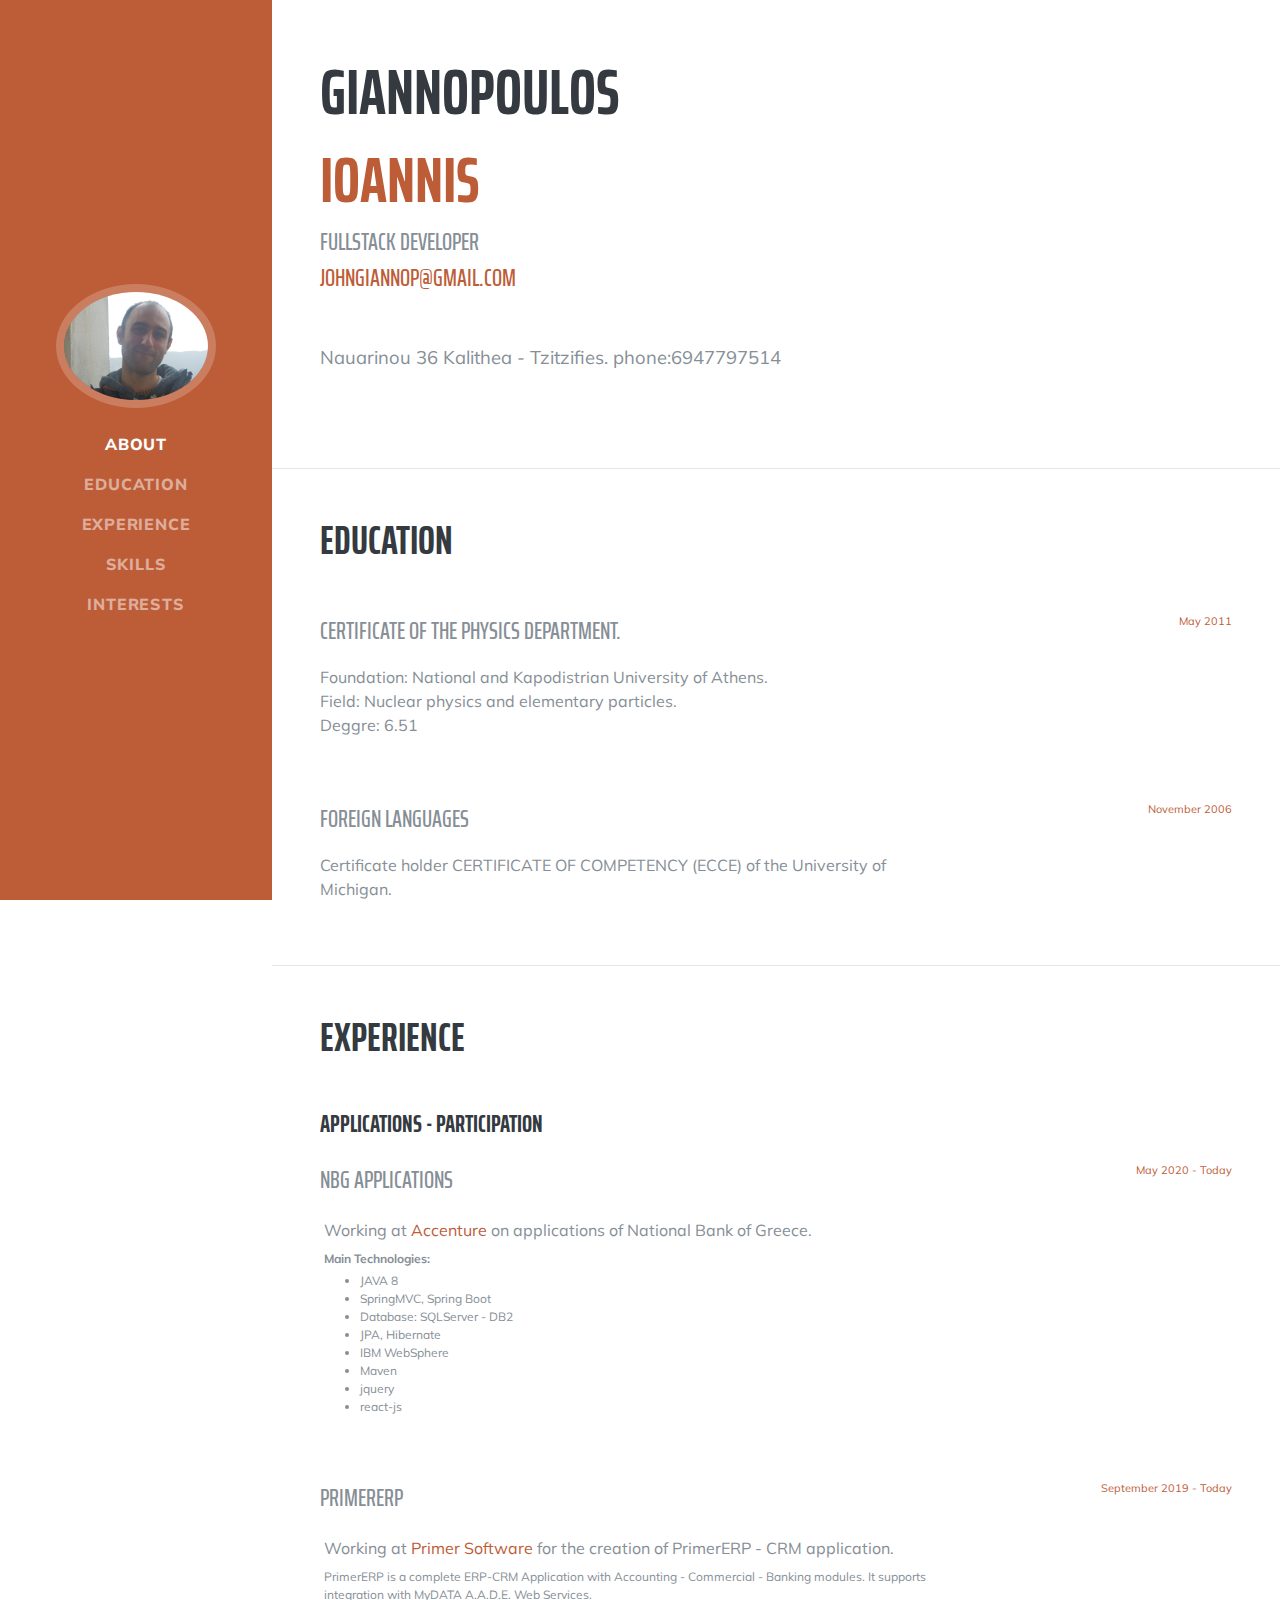
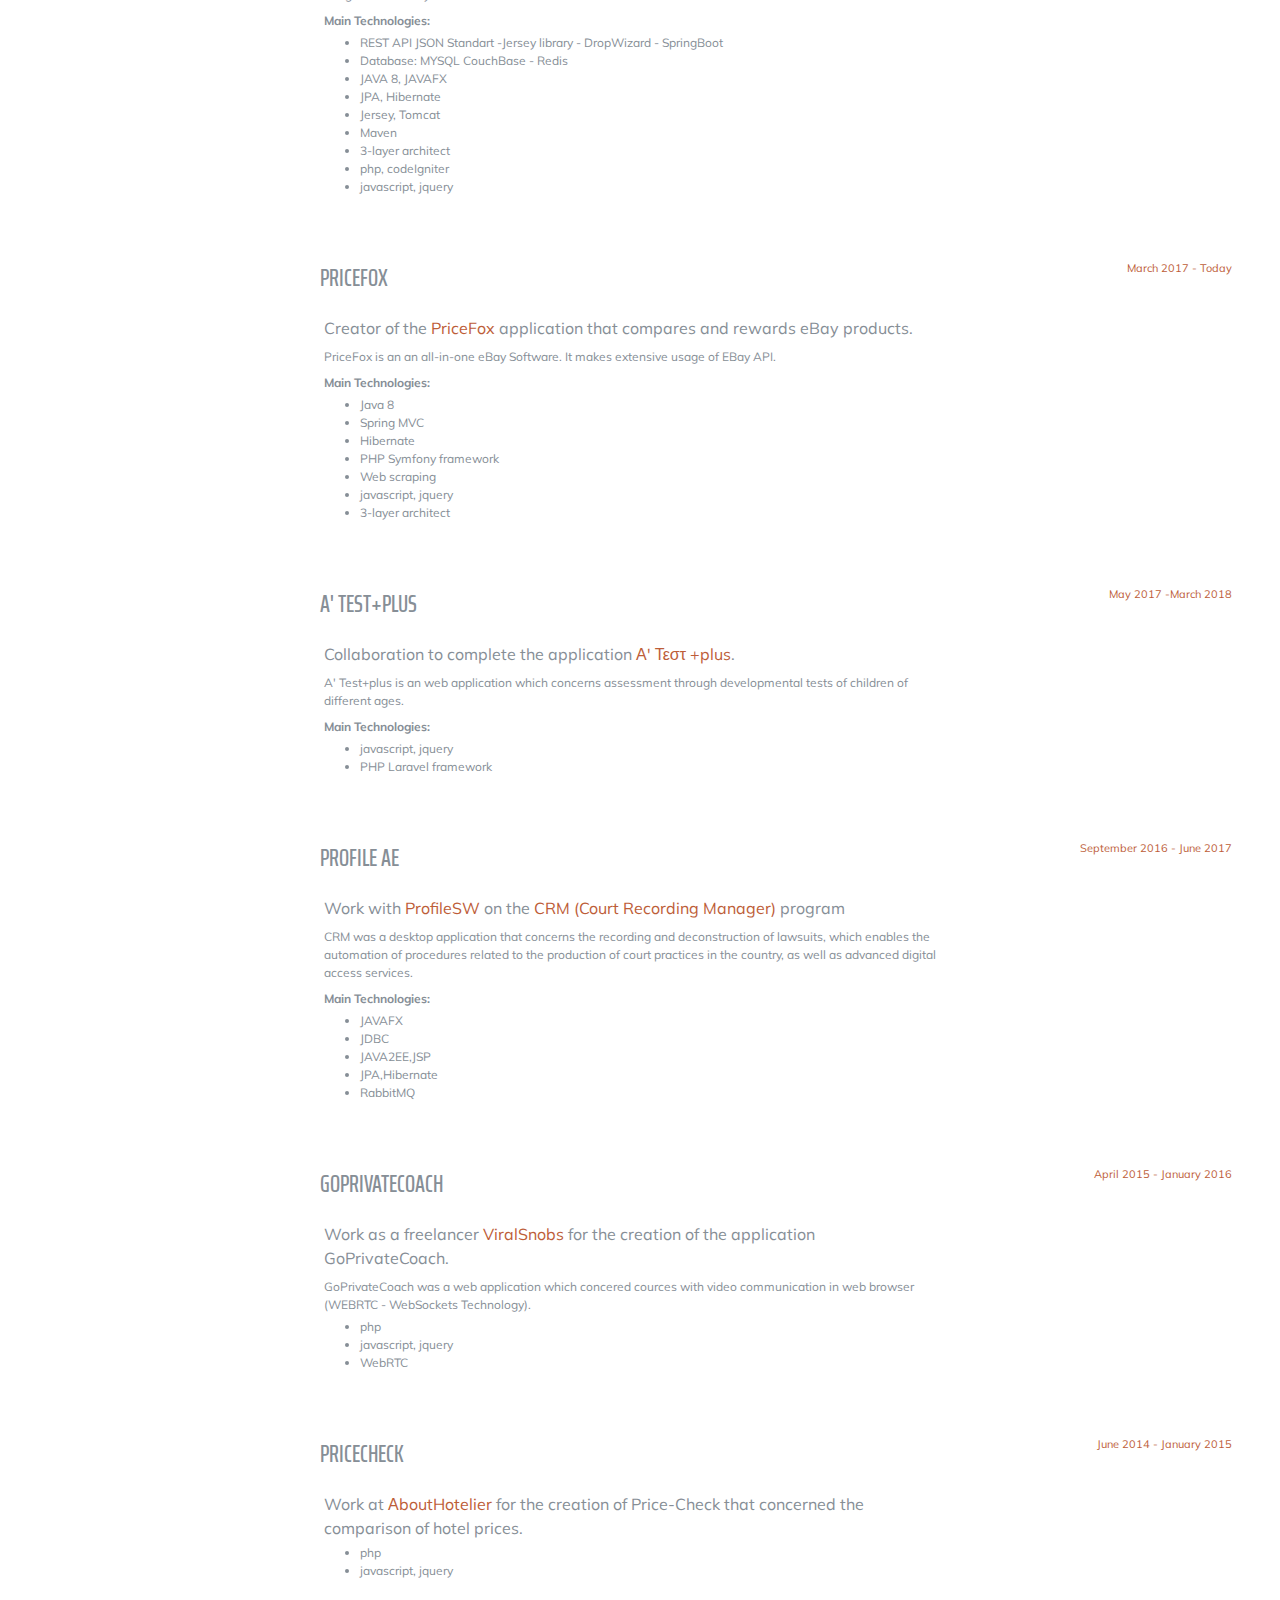
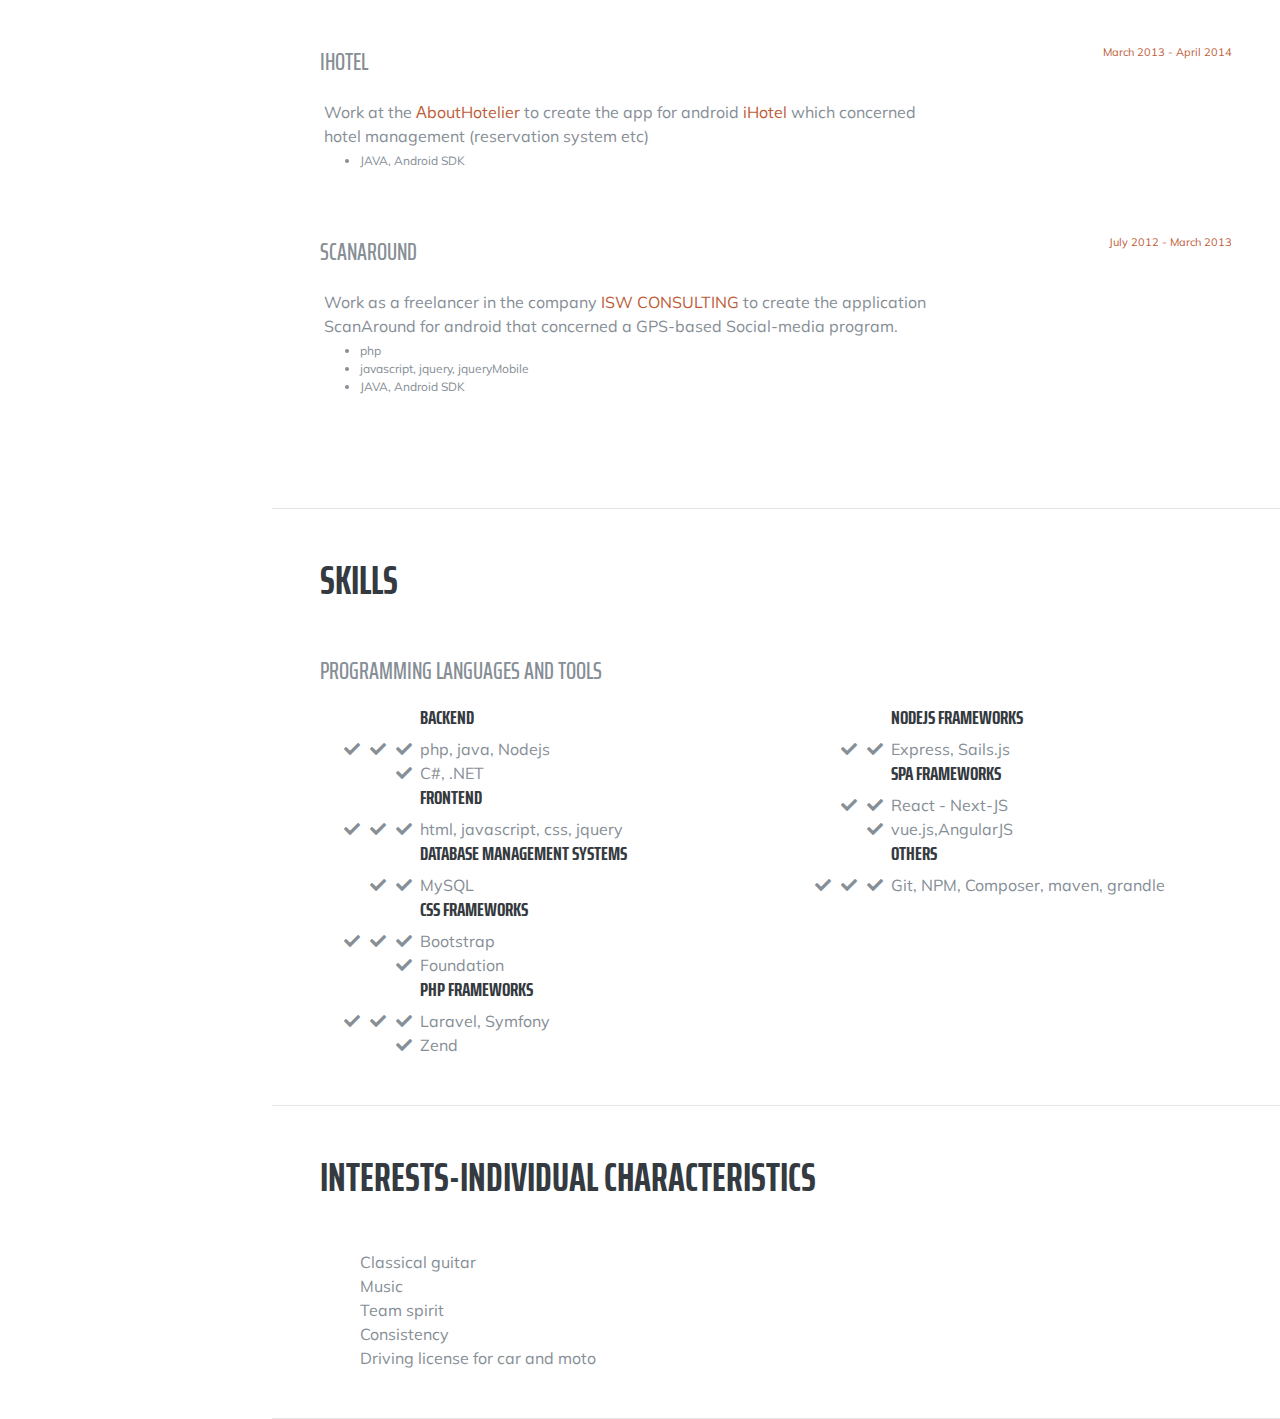
==== commit 2f831b5a: "add XGate experience" ====
--- a/index.html
+++ b/index.html
@@ -108,7 +108,7 @@
           <div class="resume-item d-flex flex-column flex-md-row mb-5 experience_item">
             <div class="resume-content mr-auto">
               <div class="subheading mb-3">NBG Applications</div>
-              <p>Working at <a href="https://accenture.gr" target="_blank">Accenture</a> on applications of National Bank of Greece.</p>
+              <p>Working at <a href="https://accenture.com" target="_blank">Accenture</a> on applications of National Bank of Greece.</p>
               
               <p class="main_techs">Main Technologies:</p>
               <div class="main_techs_details">
@@ -125,7 +125,7 @@
               </div>
             </div>
             <div class="resume-date text-md-right">
-              <span class="text-primary">September 2019 - Today</span>
+              <span class="text-primary">May 2020 - Today</span>
             </div>
           </div>
           
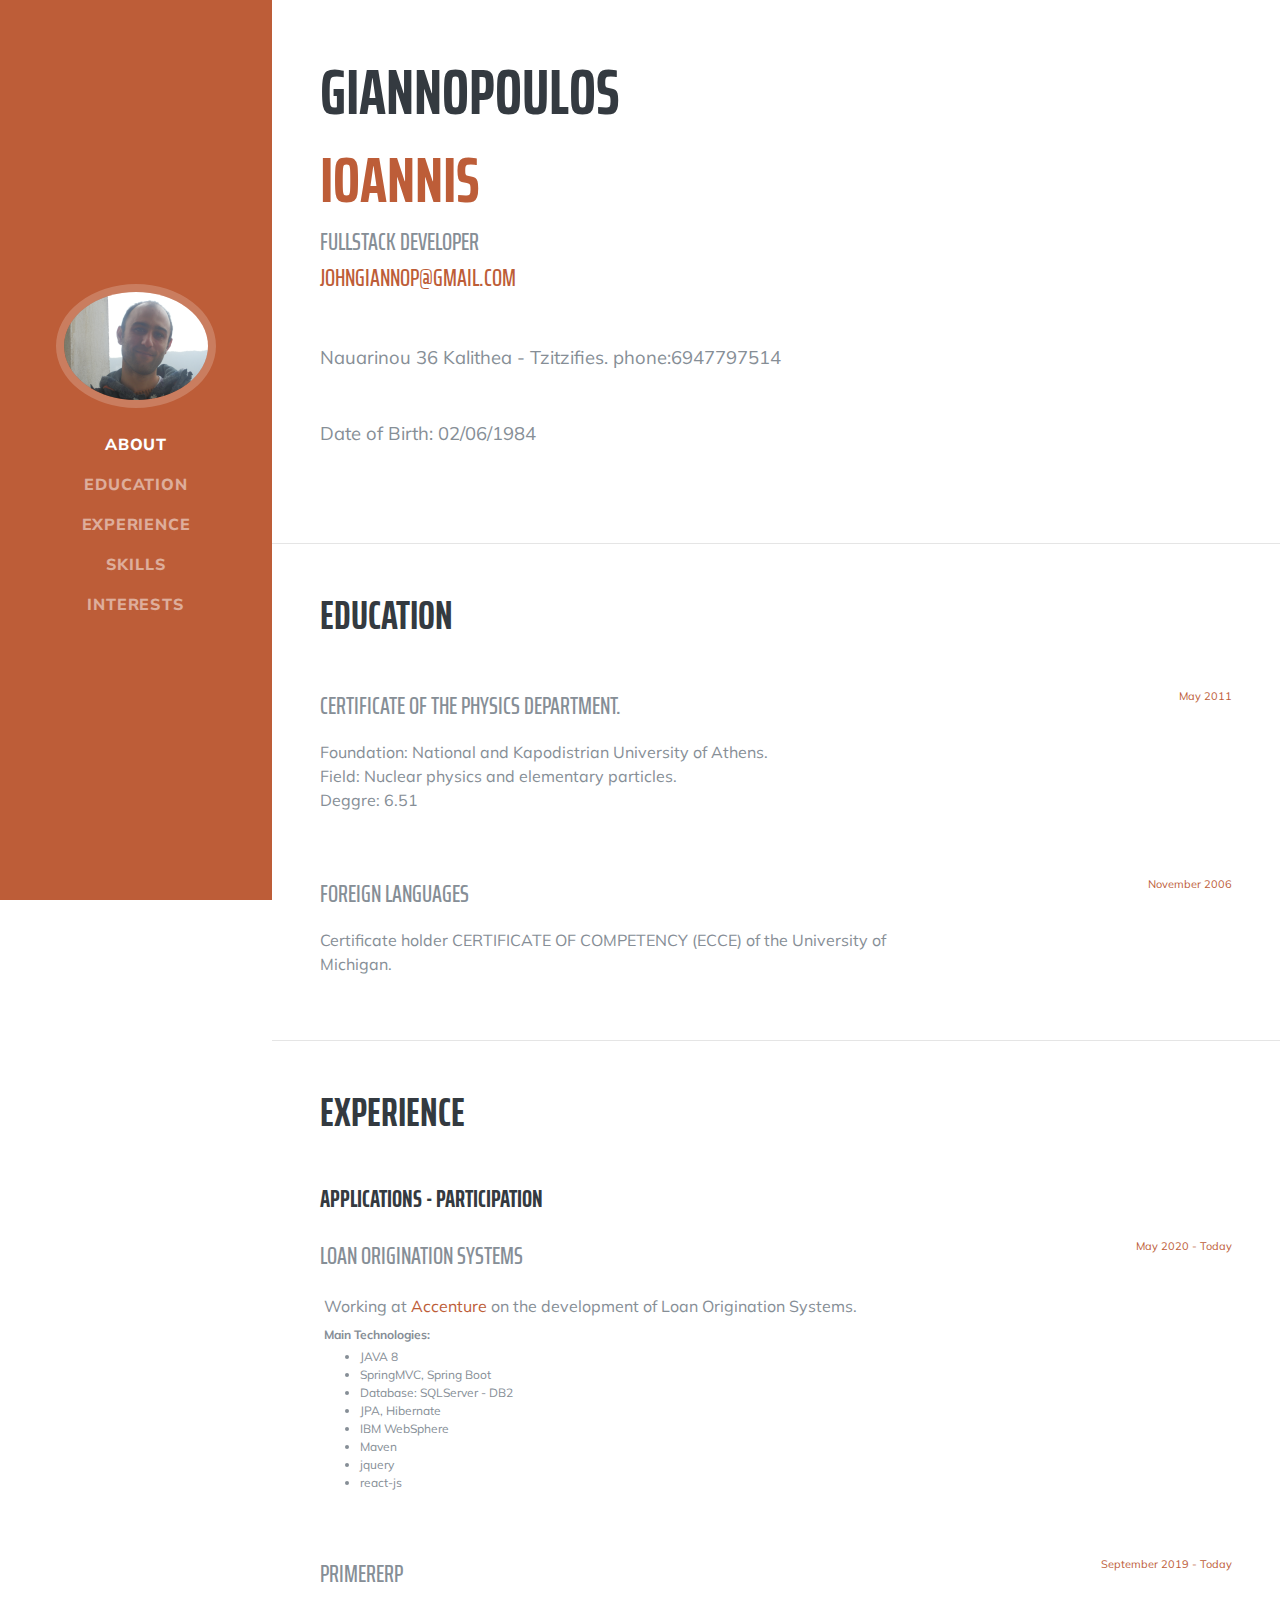
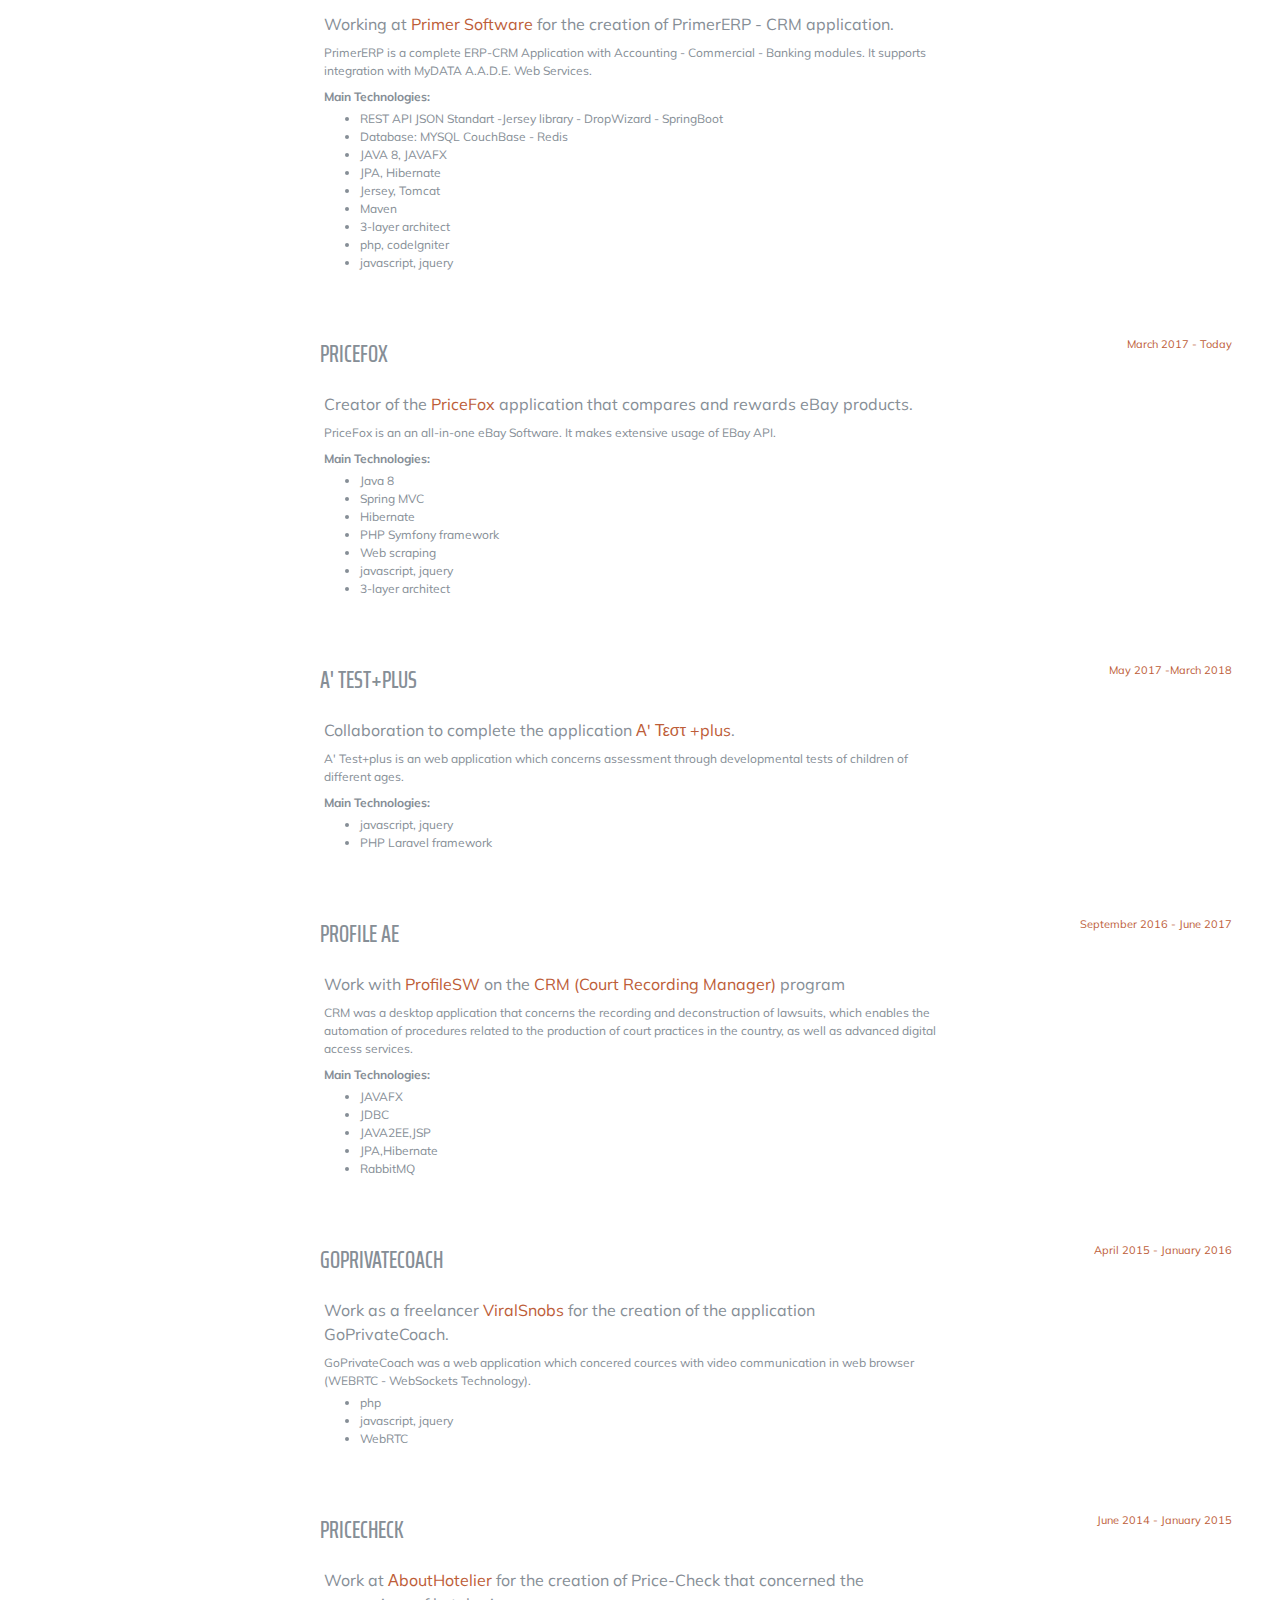
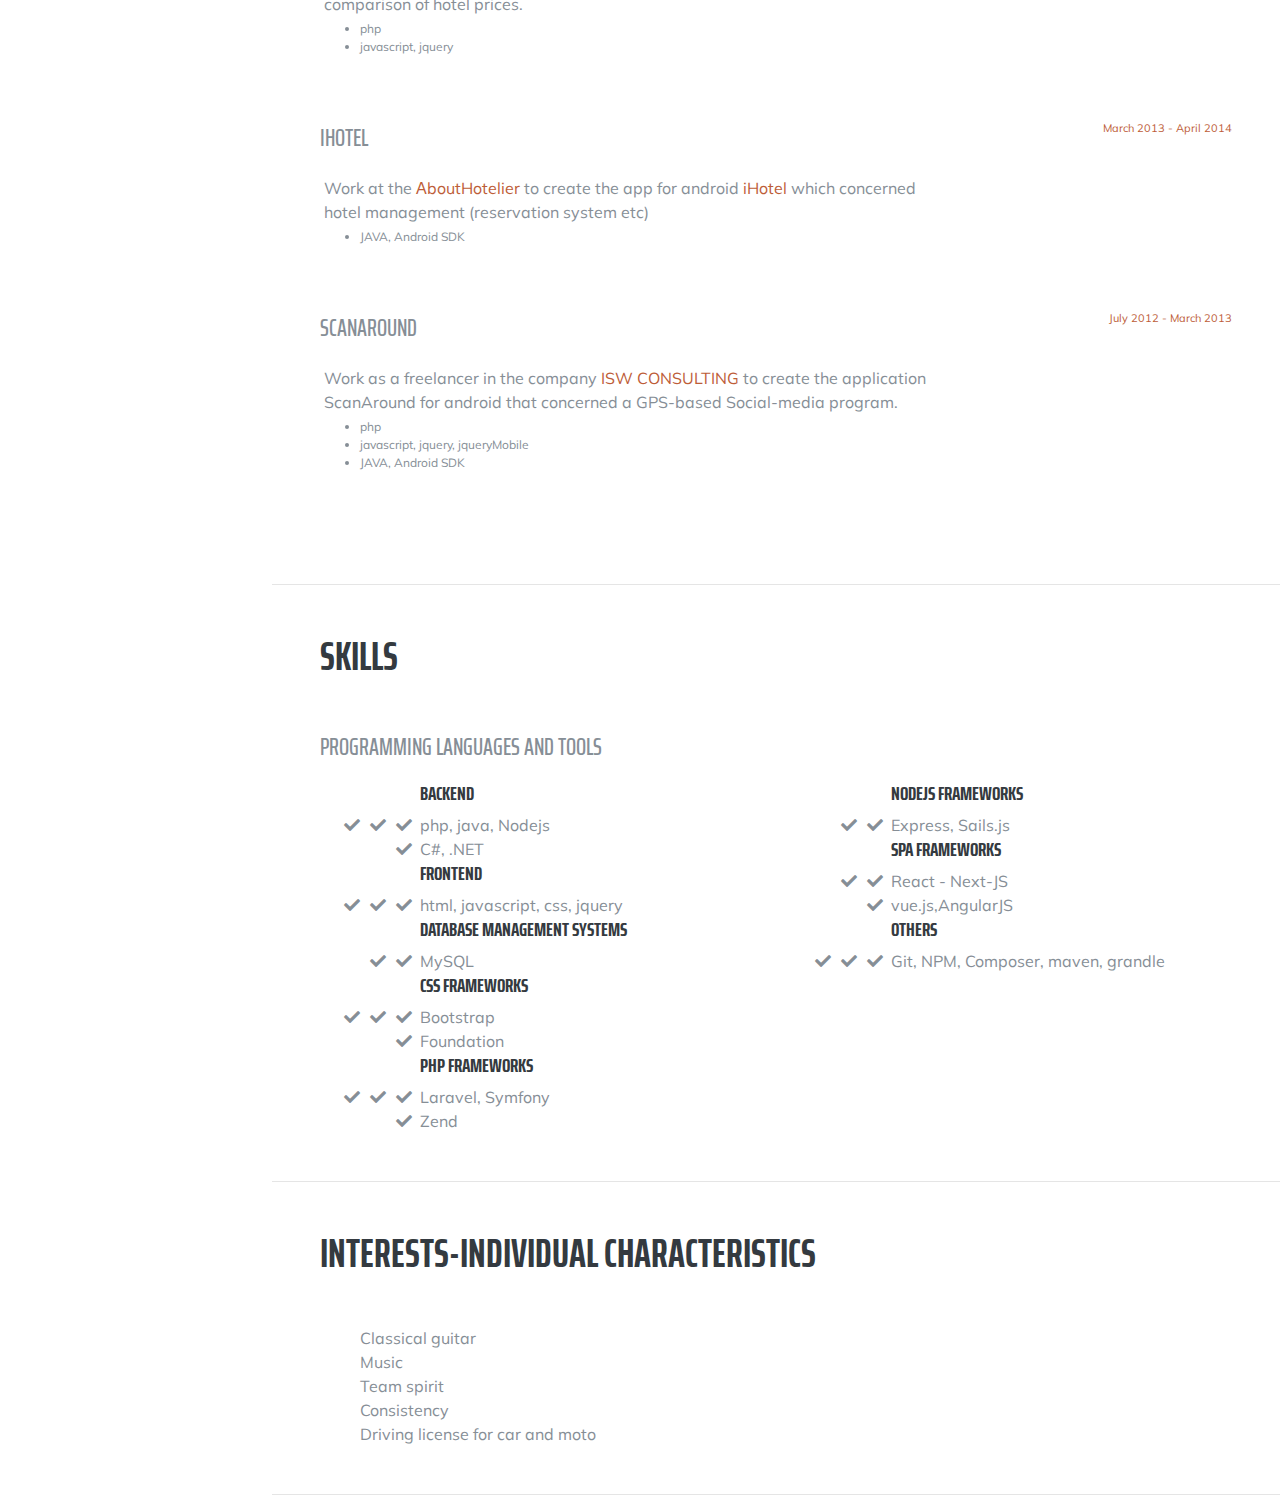
==== commit 382aecd4: "accenture experience" ====
--- a/index.html
+++ b/index.html
@@ -20,7 +20,7 @@
   <body id="page-top">
     <nav class="navbar navbar-expand-lg navbar-dark bg-primary fixed-top" id="sideNav">
       <a class="navbar-brand js-scroll-trigger" href="#page-top">
-        <span class="d-block d-lg-none">Clarence Taylor</span>
+        <span class="d-block d-lg-none">Giannopoulos Ioannis</span>
         <span class="d-none d-lg-block">
           <img class="img-fluid img-profile rounded-circle mx-auto mb-2" src="img/profile.jpg" alt="">
         </span>
@@ -62,6 +62,7 @@
             <a href="mailto:name@email.com">johngiannop@gmail.com</a>
           </div>
           <p class="lead mb-5">Nauarinou 36 Kalithea - Tzitzifies. phone:6947797514</p>
+          <p class="lead mb-5">Date of Birth: 02/06/1984</p>
         </div>
       </section>
 
@@ -107,8 +108,8 @@
 
           <div class="resume-item d-flex flex-column flex-md-row mb-5 experience_item">
             <div class="resume-content mr-auto">
-              <div class="subheading mb-3">NBG Applications</div>
-              <p>Working at <a href="https://accenture.com" target="_blank">Accenture</a> on applications of National Bank of Greece.</p>
+              <div class="subheading mb-3">Loan Origination Systems</div>
+              <p>Working at <a href="https://accenture.com" target="_blank">Accenture</a> on the development of Loan Origination Systems.</p>
               
               <p class="main_techs">Main Technologies:</p>
               <div class="main_techs_details">
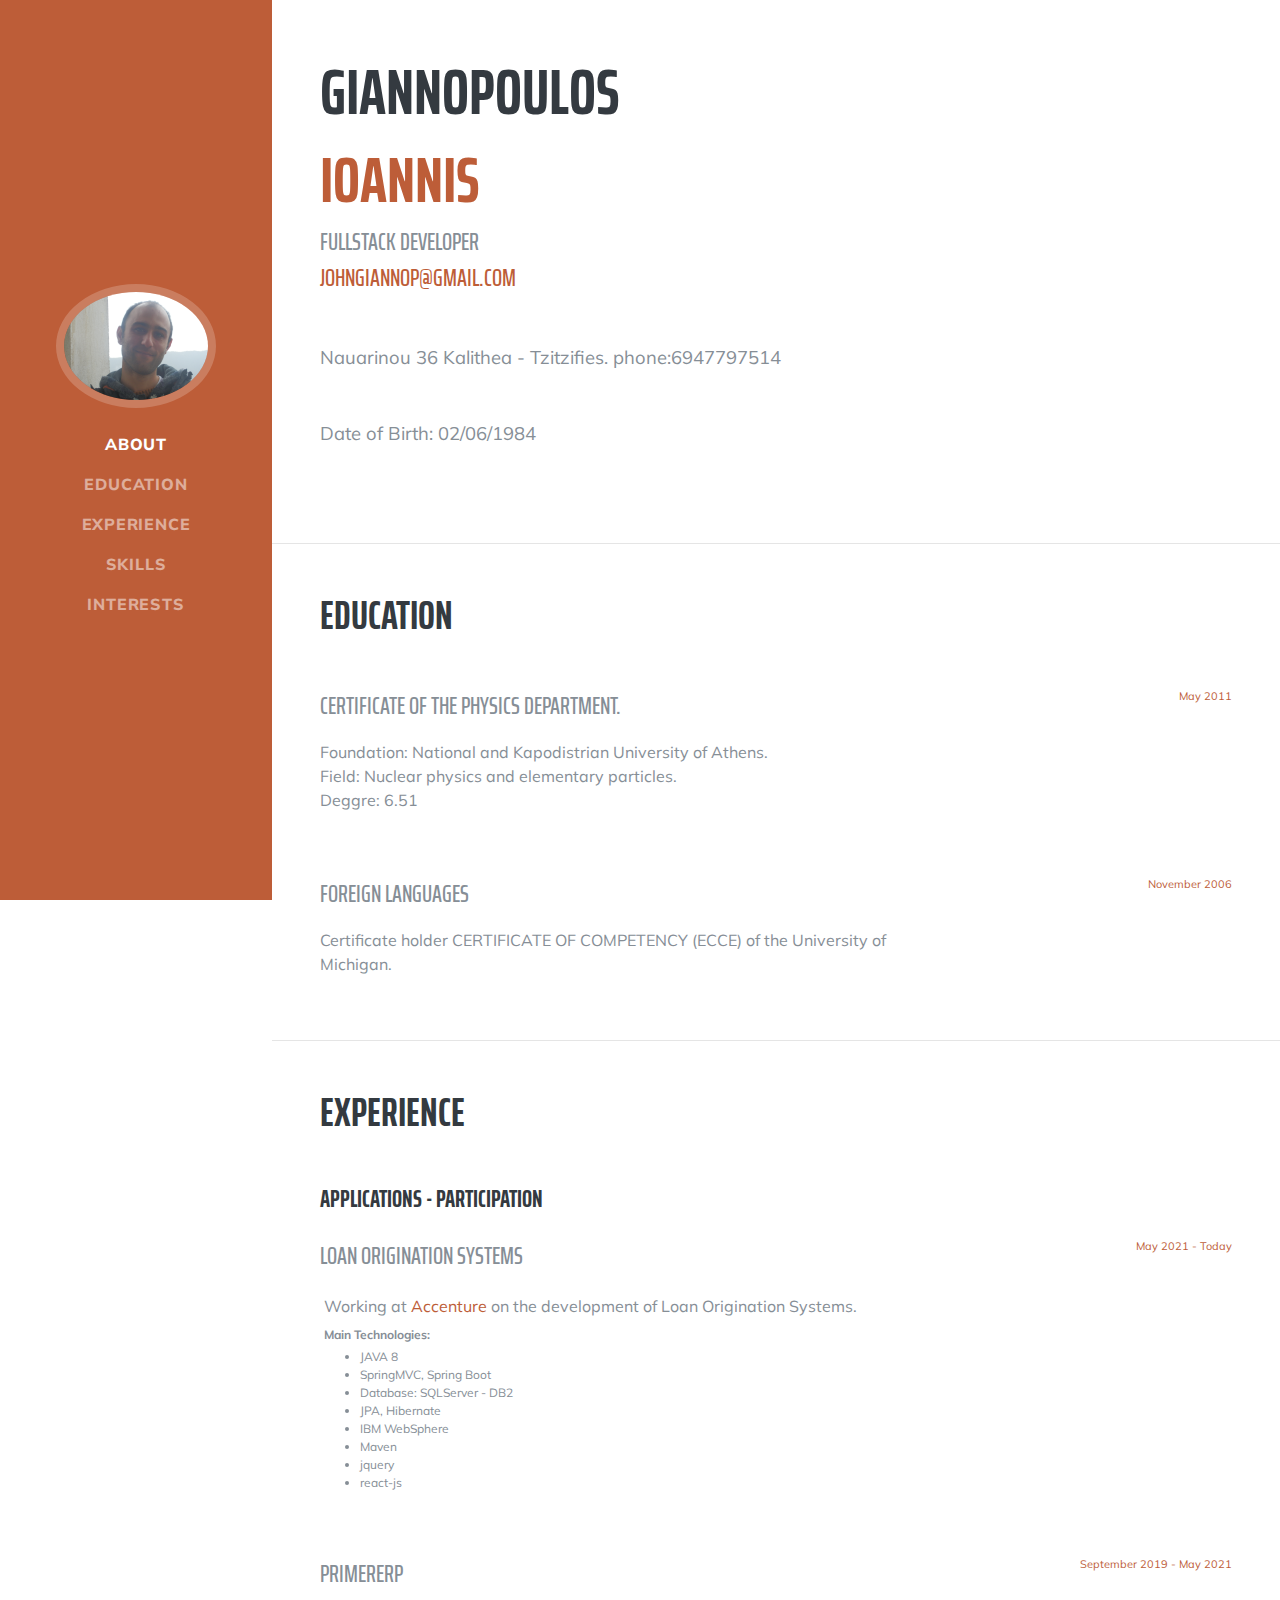
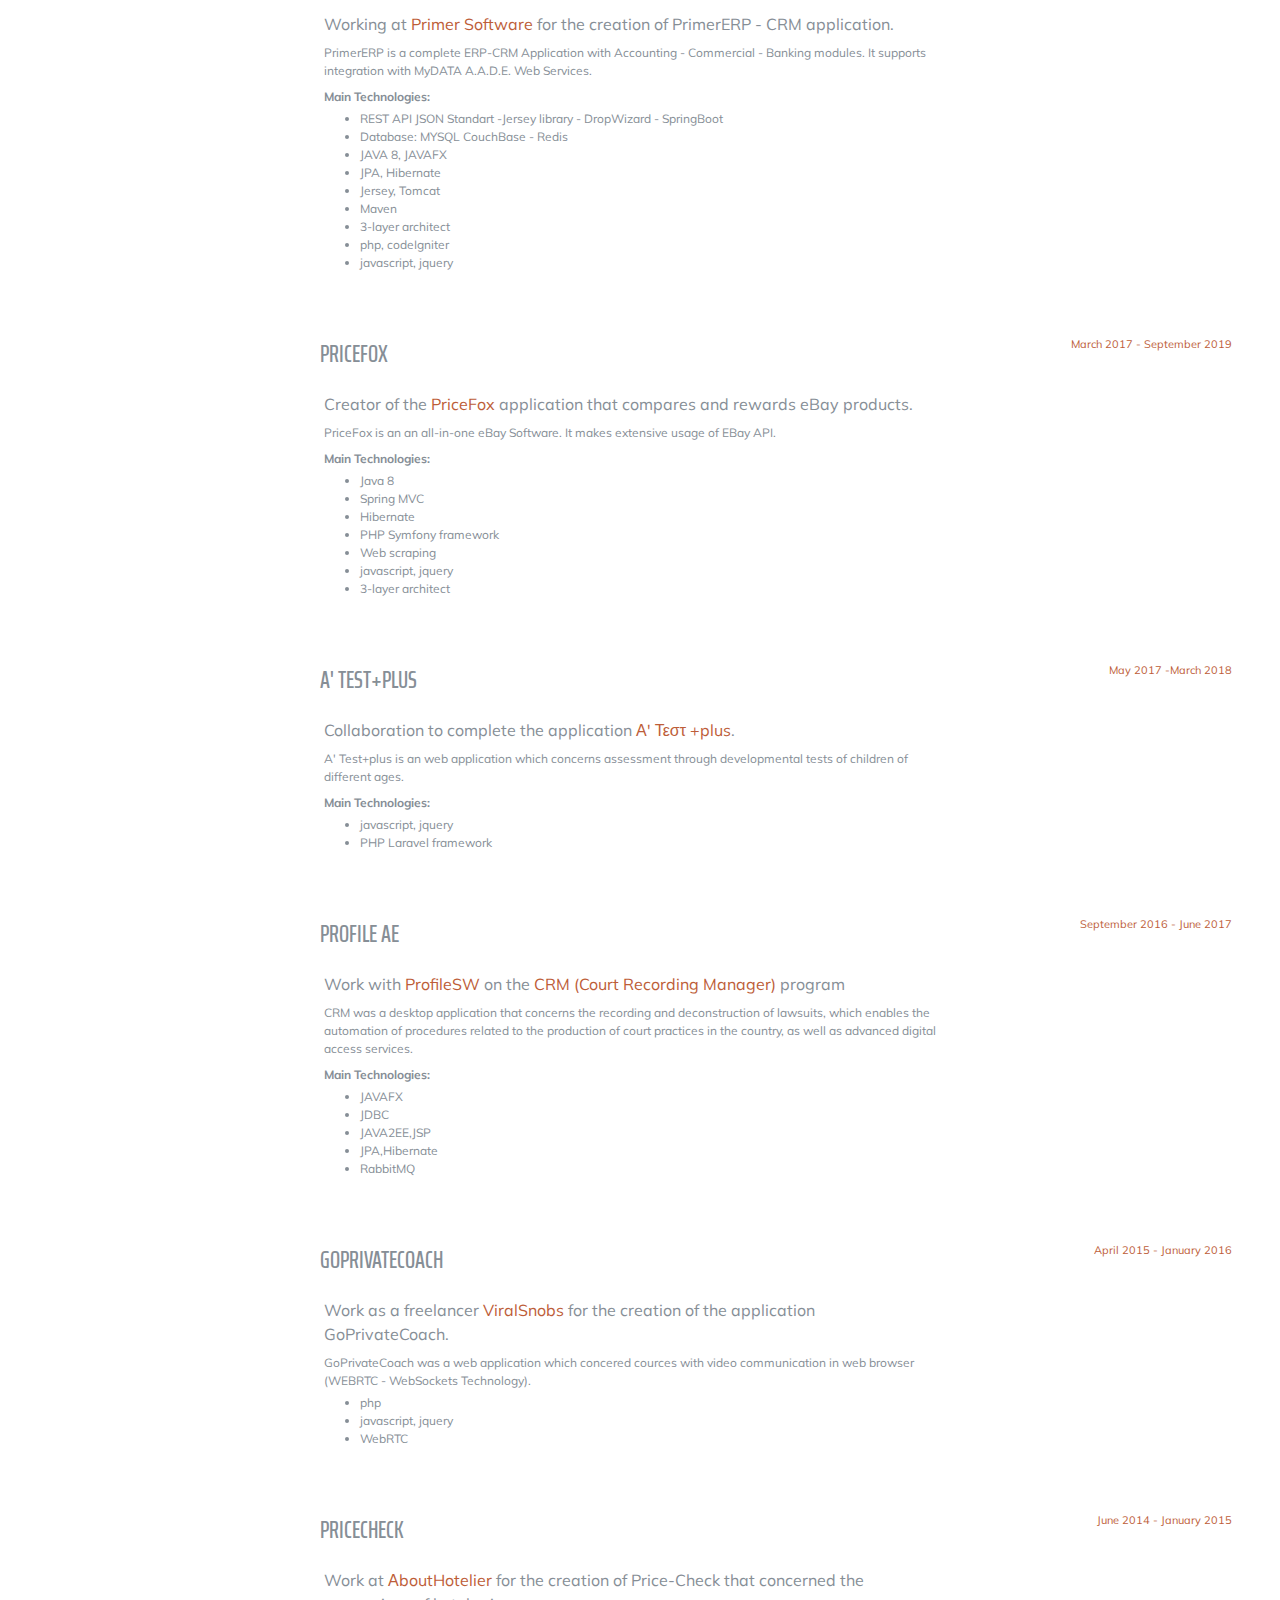
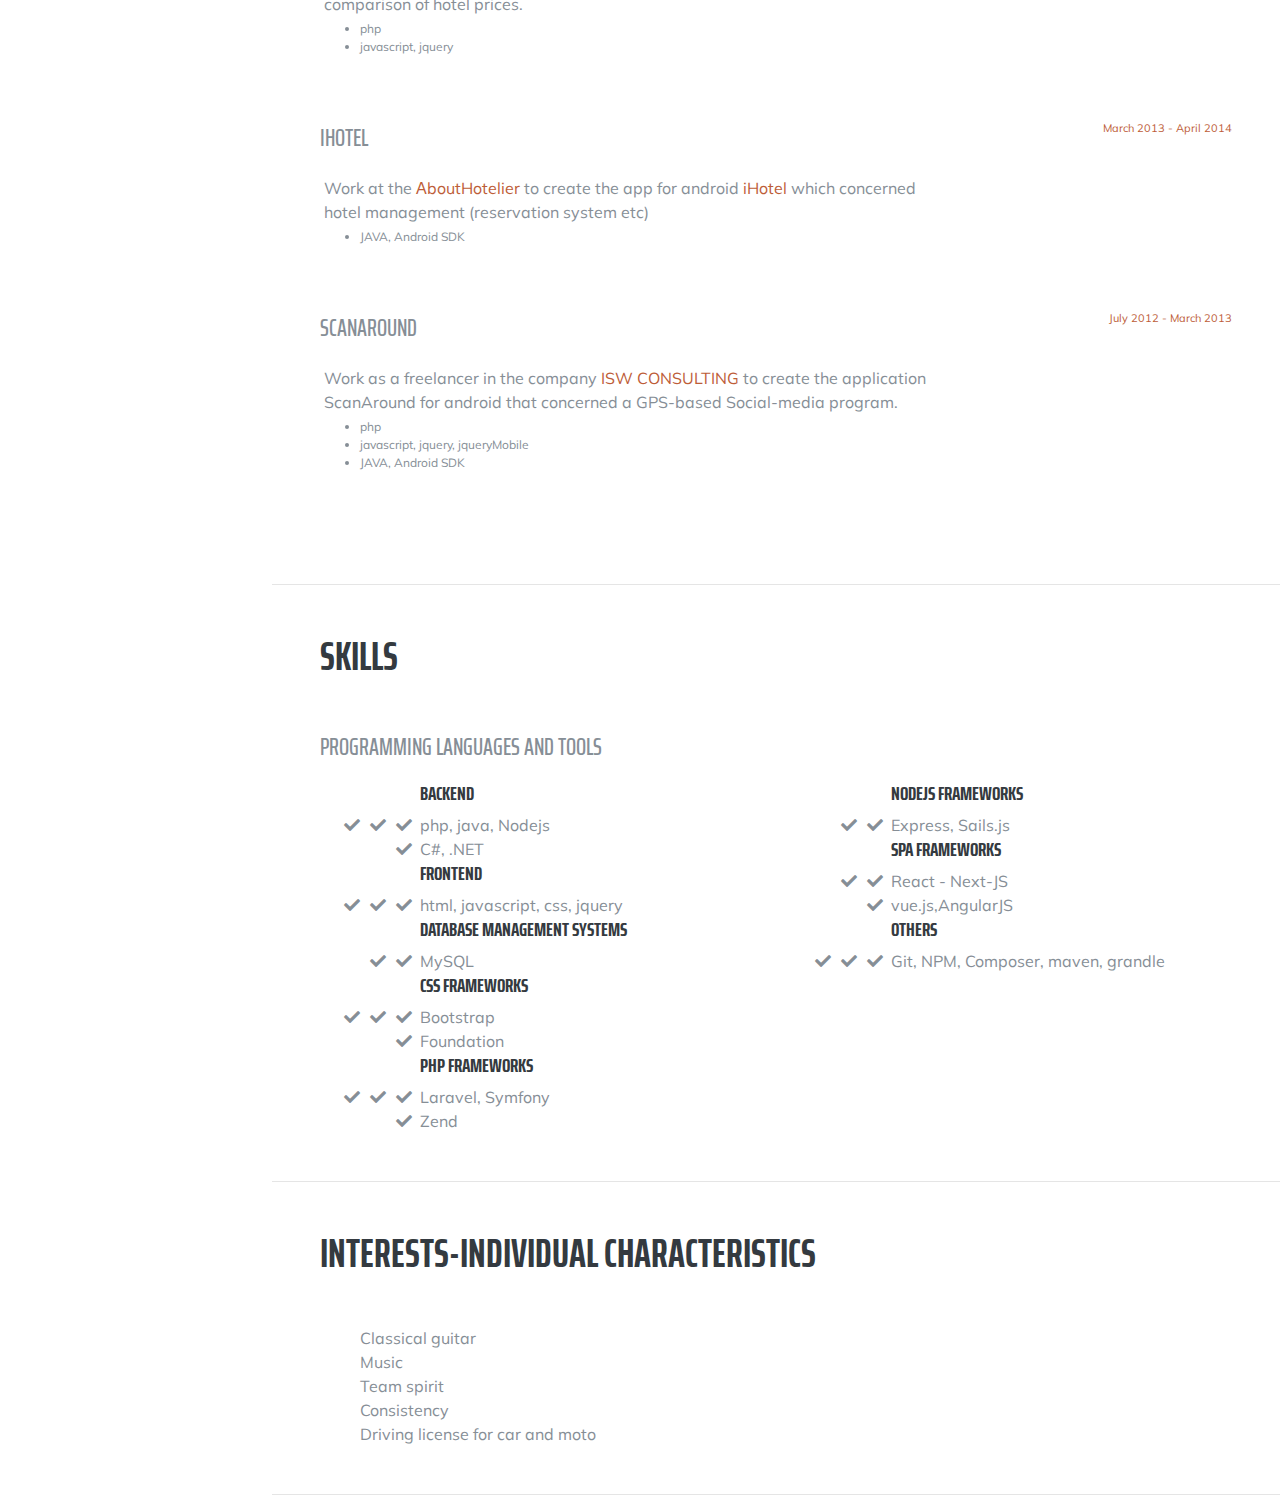
==== commit 3323dc29: "accenture experience" ====
--- a/index.html
+++ b/index.html
@@ -126,7 +126,7 @@
               </div>
             </div>
             <div class="resume-date text-md-right">
-              <span class="text-primary">May 2020 - Today</span>
+              <span class="text-primary">May 2021 - Today</span>
             </div>
           </div>
           
@@ -154,7 +154,7 @@
               </div>
             </div>
             <div class="resume-date text-md-right">
-              <span class="text-primary">September 2019 - Today</span>
+              <span class="text-primary">September 2019 - May 2021</span>
             </div>
           </div>
           
@@ -179,7 +179,7 @@
 
             </div>
             <div class="resume-date text-md-right">
-              <span class="text-primary">March 2017 - Today</span>
+              <span class="text-primary">March 2017 - September 2019</span>
             </div>
           </div>
 
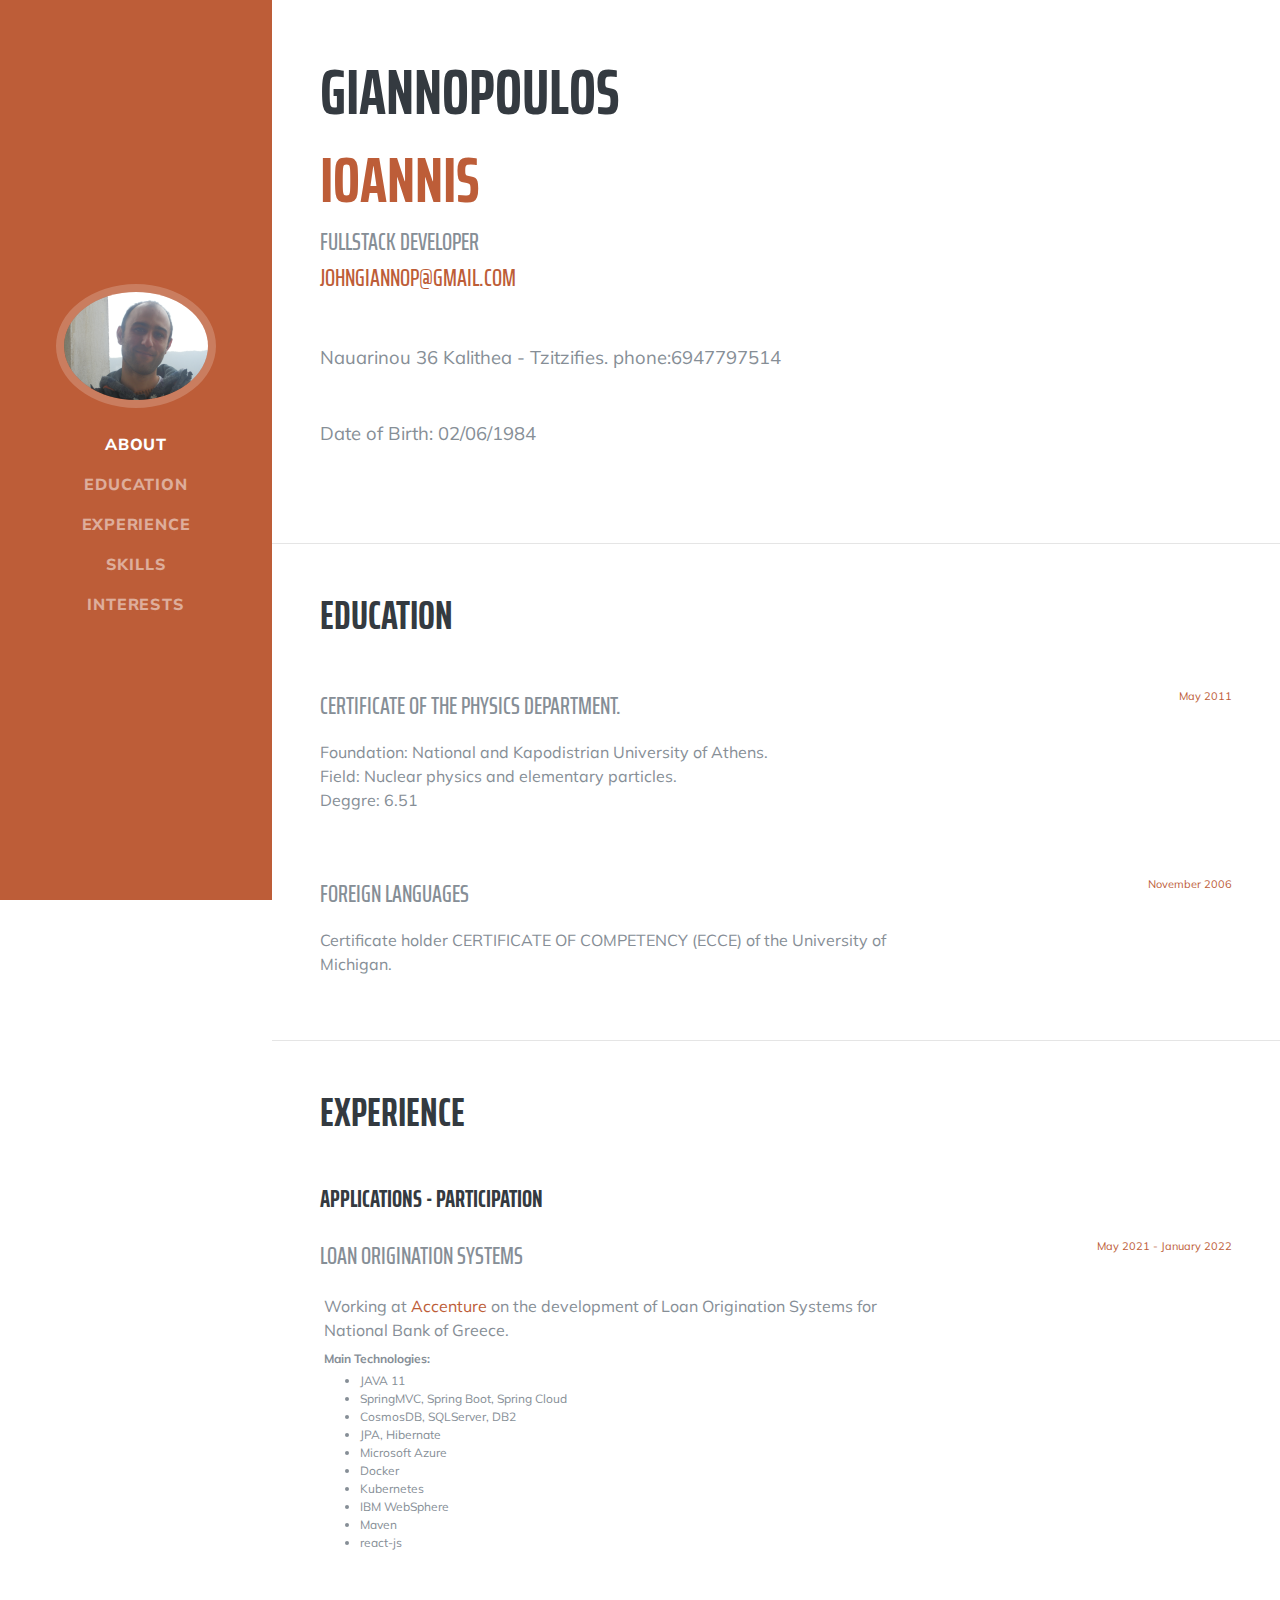
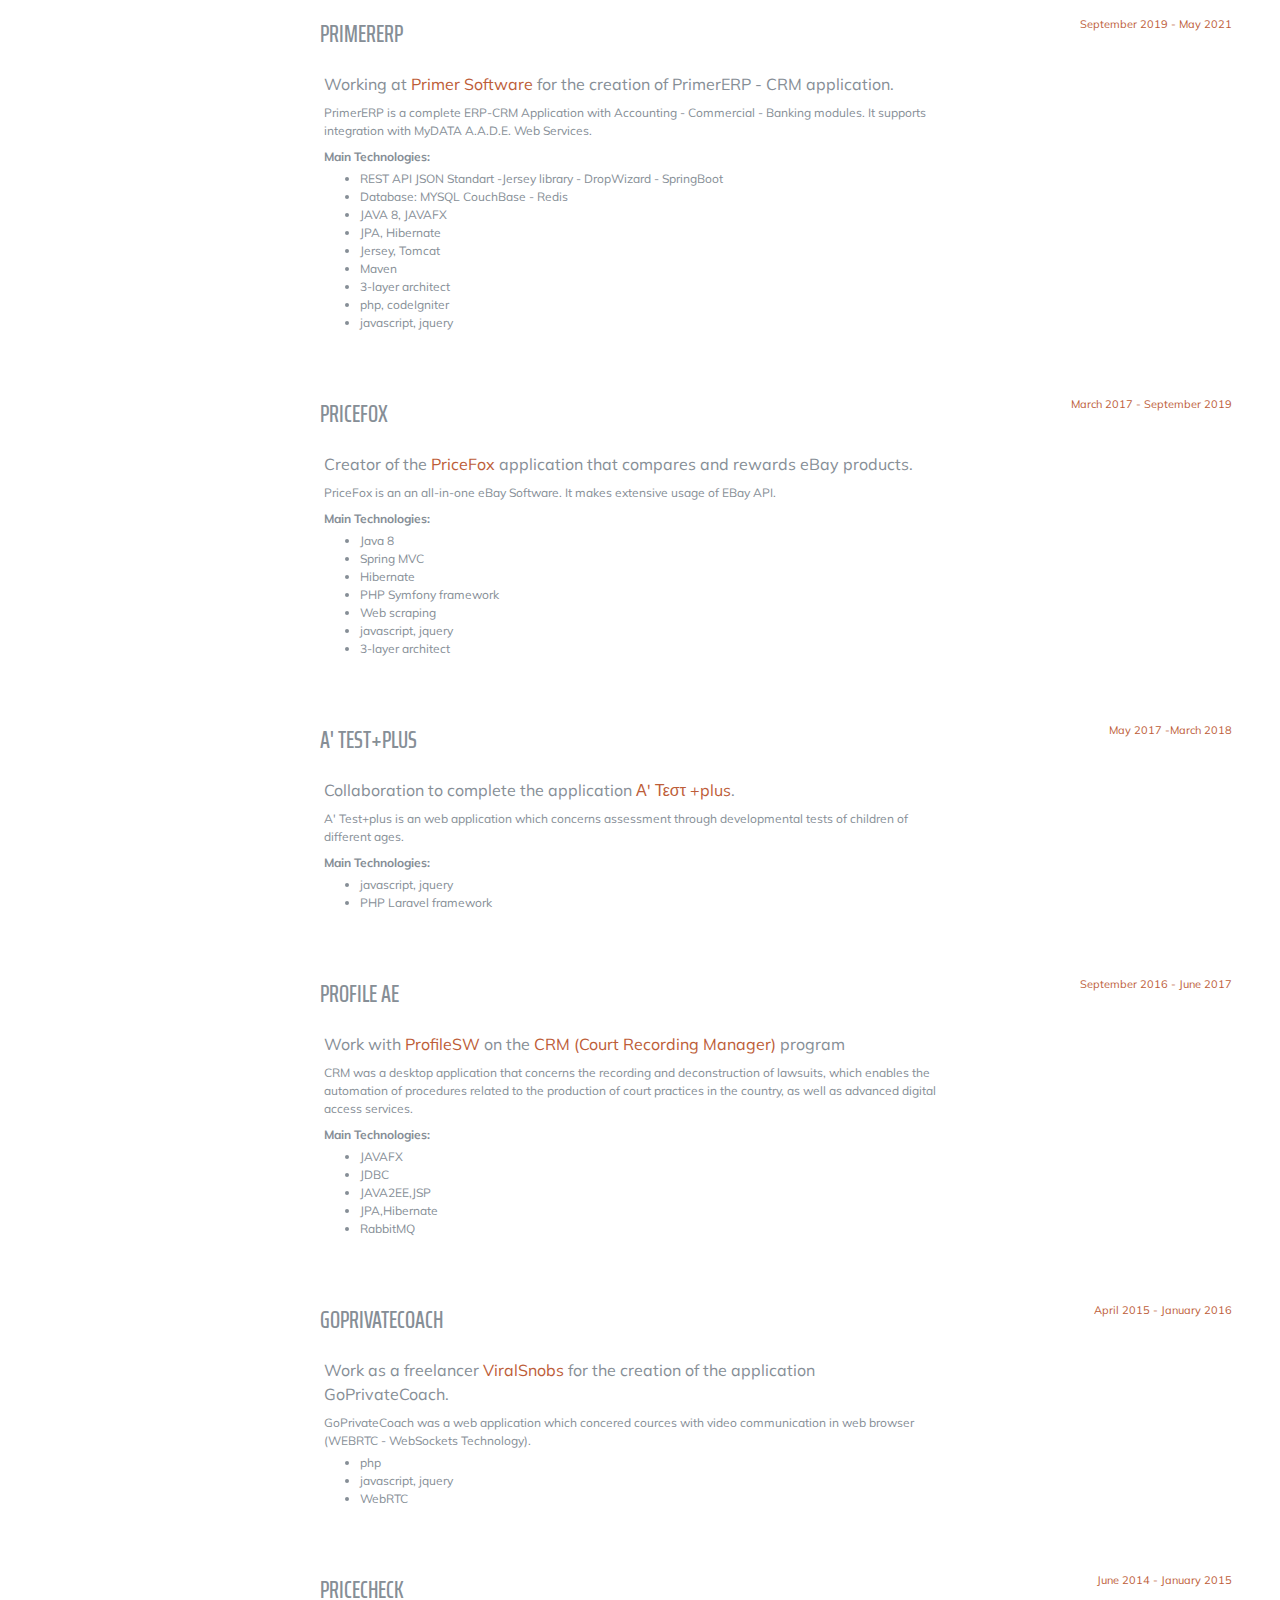
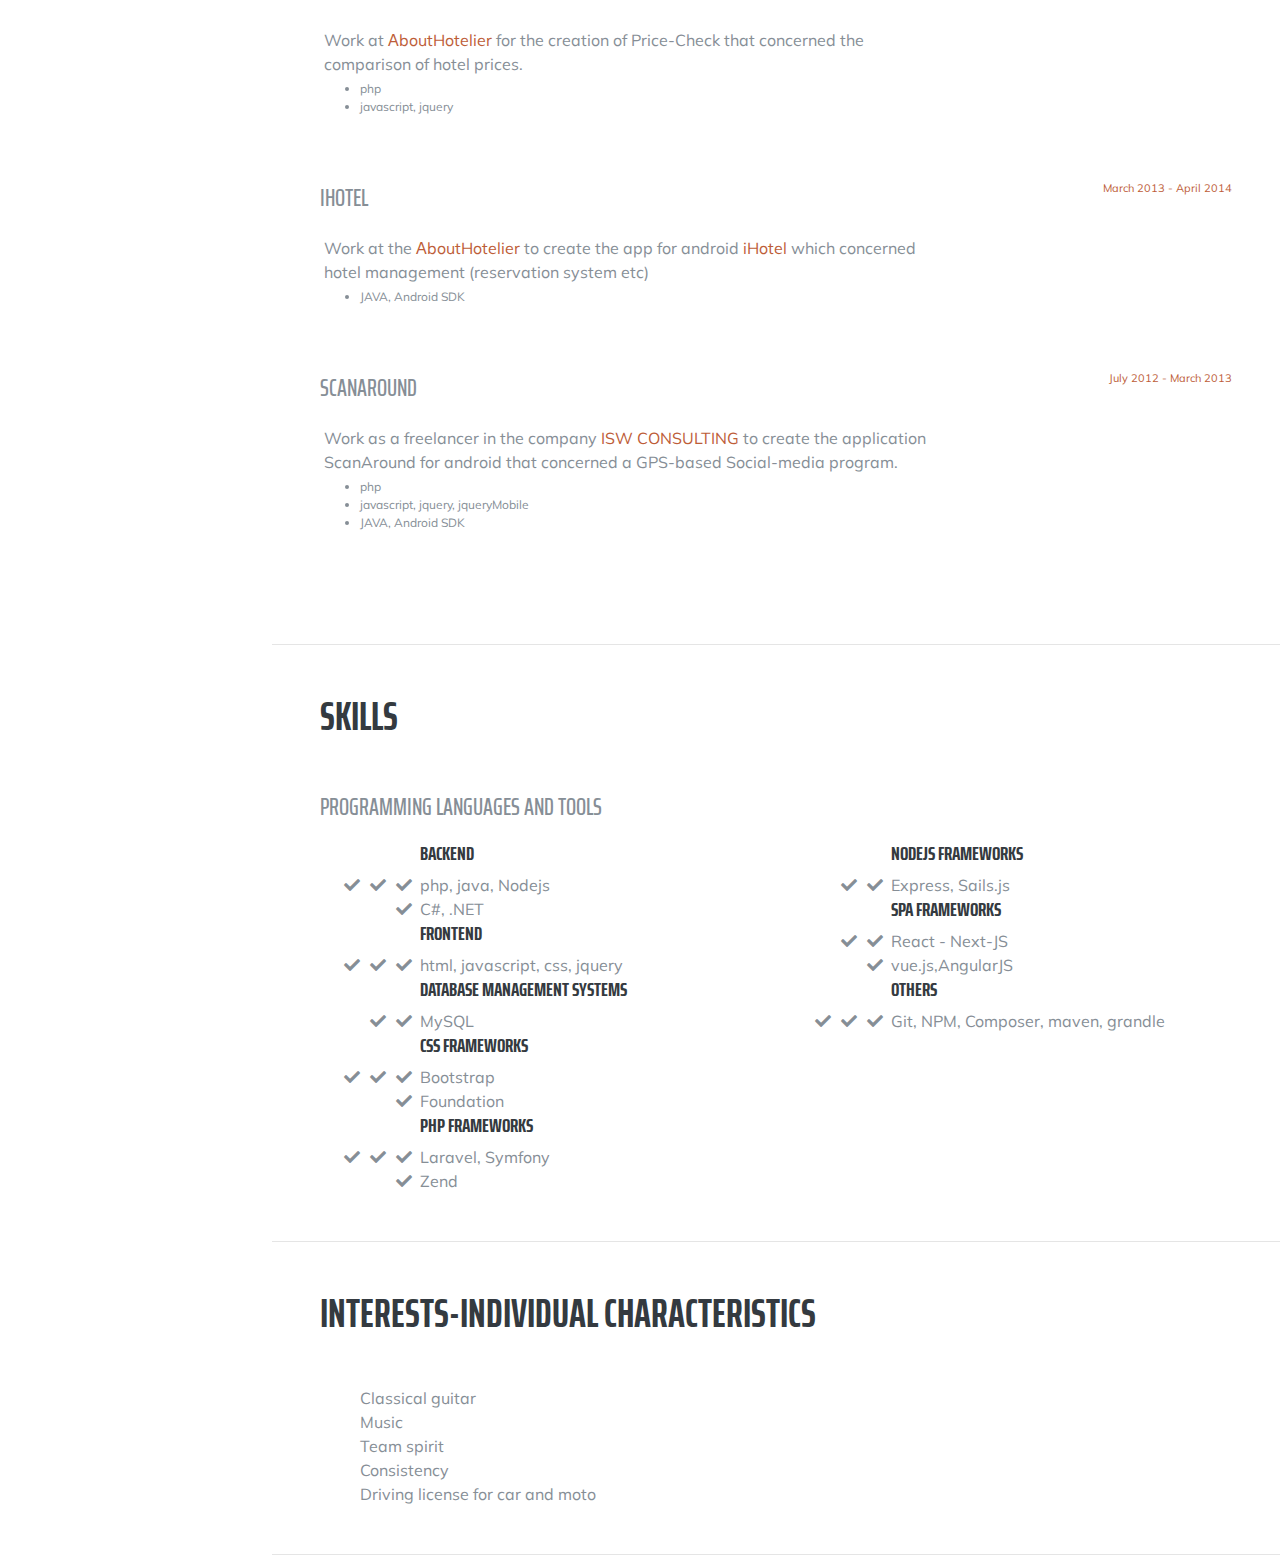
==== commit 90e424e0: "add some experience" ====
--- a/index.html
+++ b/index.html
@@ -109,24 +109,26 @@
           <div class="resume-item d-flex flex-column flex-md-row mb-5 experience_item">
             <div class="resume-content mr-auto">
               <div class="subheading mb-3">Loan Origination Systems</div>
-              <p>Working at <a href="https://accenture.com" target="_blank">Accenture</a> on the development of Loan Origination Systems.</p>
+              <p>Working at <a href="https://accenture.com" target="_blank">Accenture</a> on the development of Loan Origination Systems for National Bank of Greece.</p>
               
               <p class="main_techs">Main Technologies:</p>
               <div class="main_techs_details">
                 <ul>
-                  <li>JAVA 8</li>
-                  <li>SpringMVC,  Spring Boot</li>
-                  <li>Database: SQLServer - DB2</li>
+                  <li>JAVA 11</li>
+                  <li>SpringMVC,  Spring Boot, Spring Cloud</li>
+                  <li>CosmosDB, SQLServer, DB2</li>
                   <li>JPA, Hibernate</li>
+                  <li>Microsoft Azure</li>
+                  <li>Docker</li>
+                  <li>Kubernetes</li>
                   <li>IBM WebSphere</li>
                   <li>Maven</li>
-                  <li>jquery</li>
                   <li>react-js</li>
                 </ul>
               </div>
             </div>
             <div class="resume-date text-md-right">
-              <span class="text-primary">May 2021 - Today</span>
+              <span class="text-primary">May 2021 - January 2022</span>
             </div>
           </div>
           
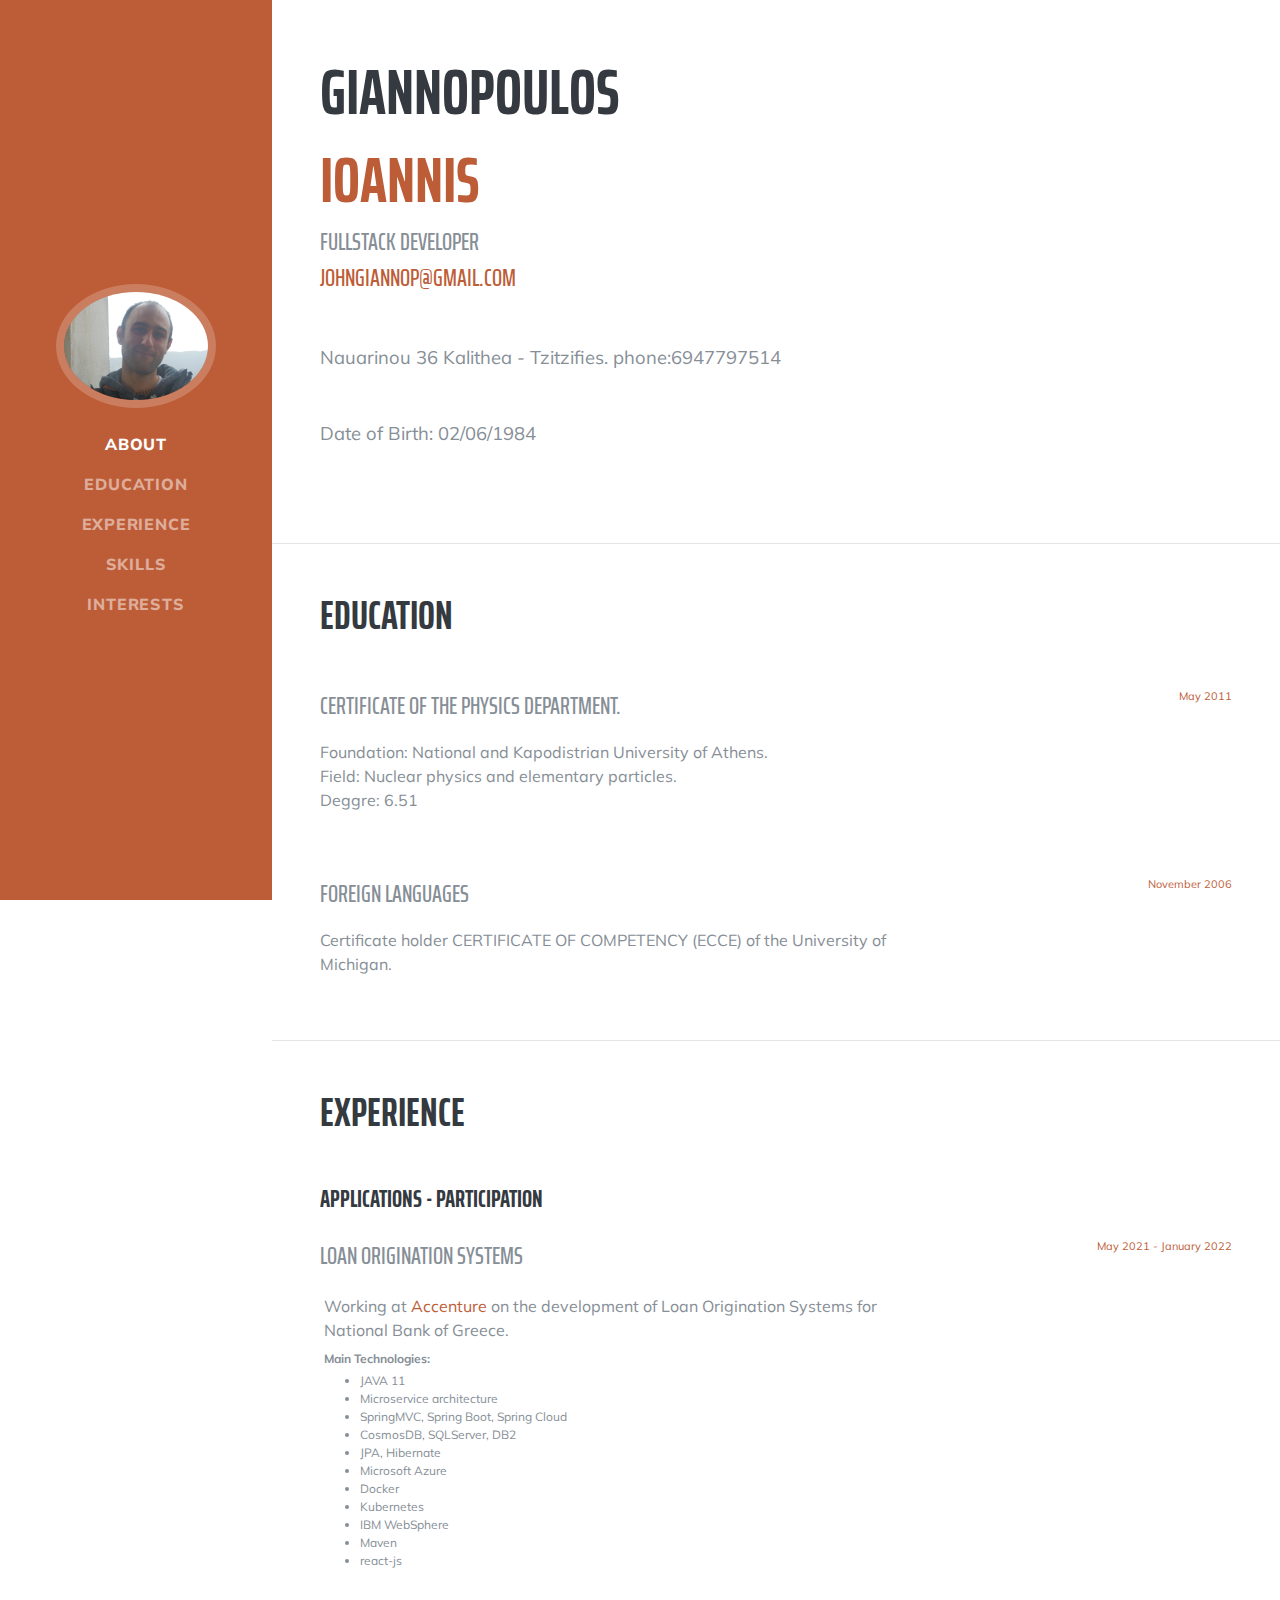
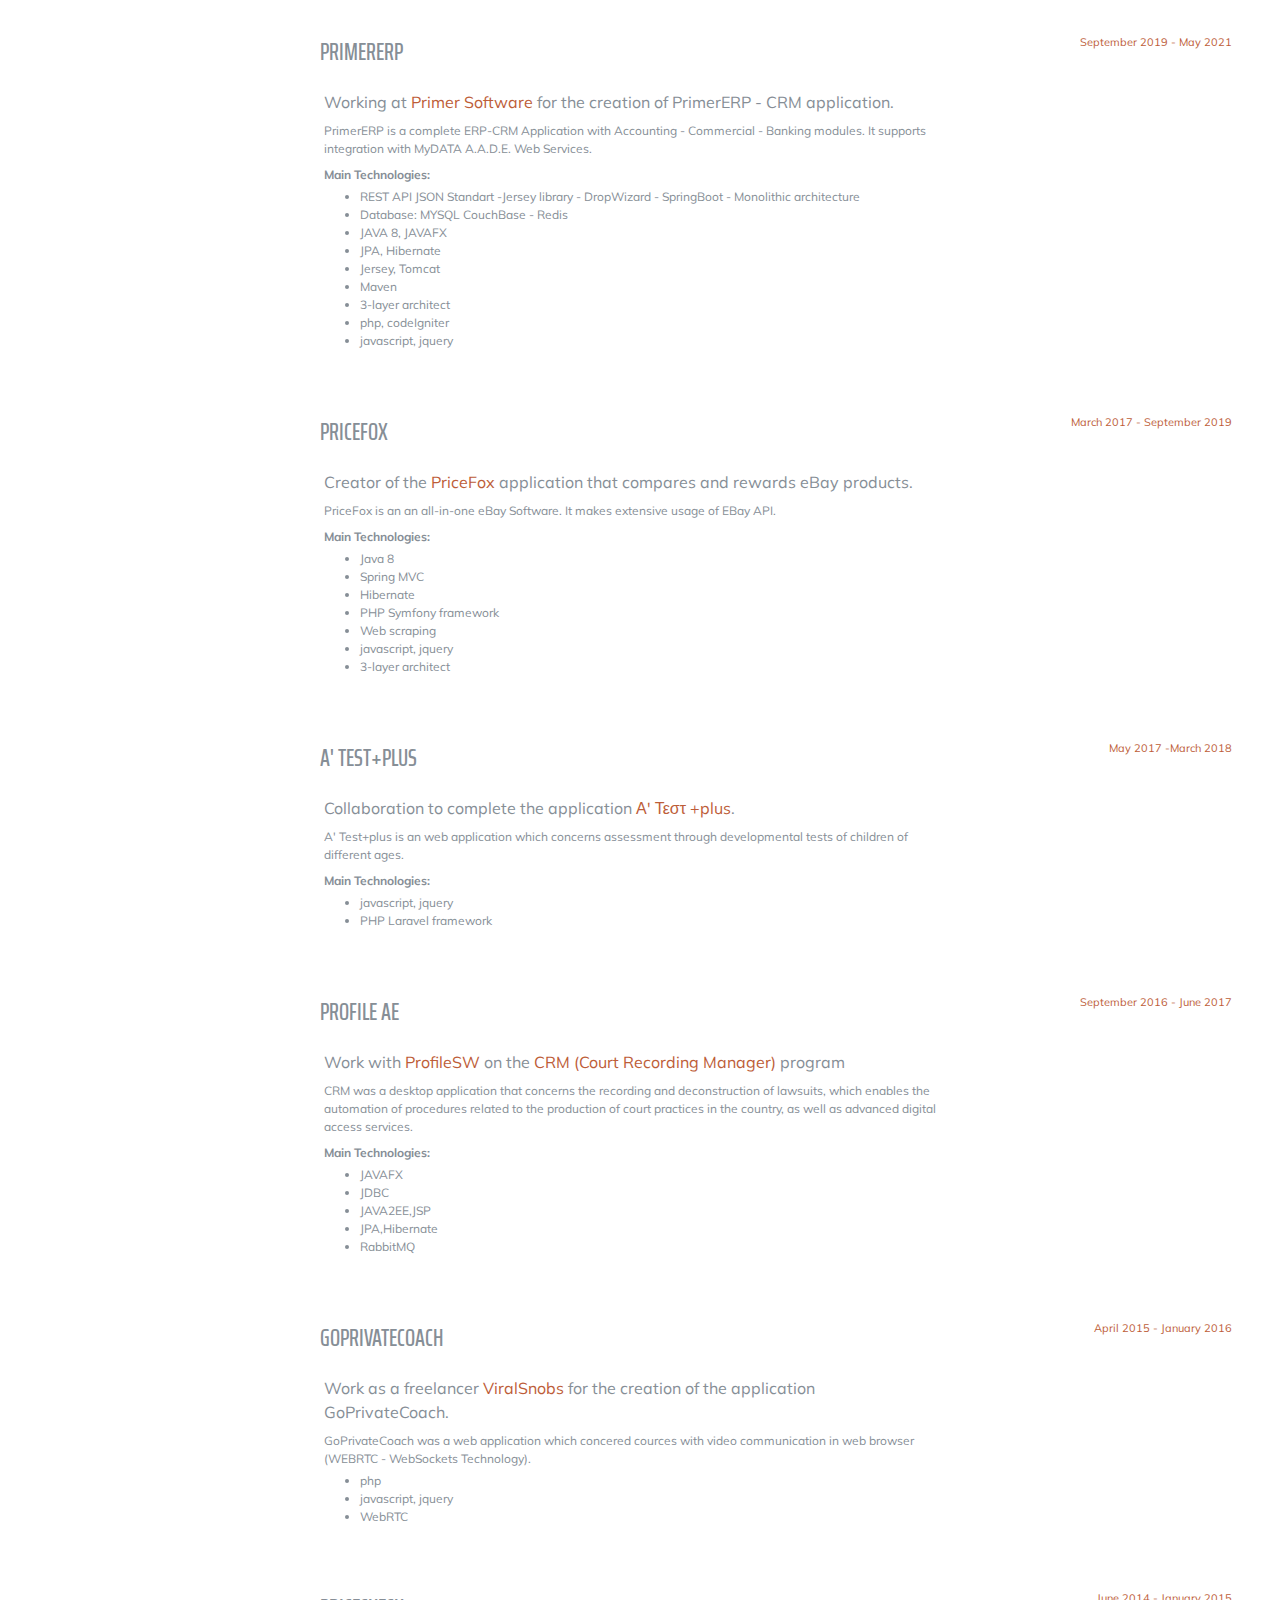
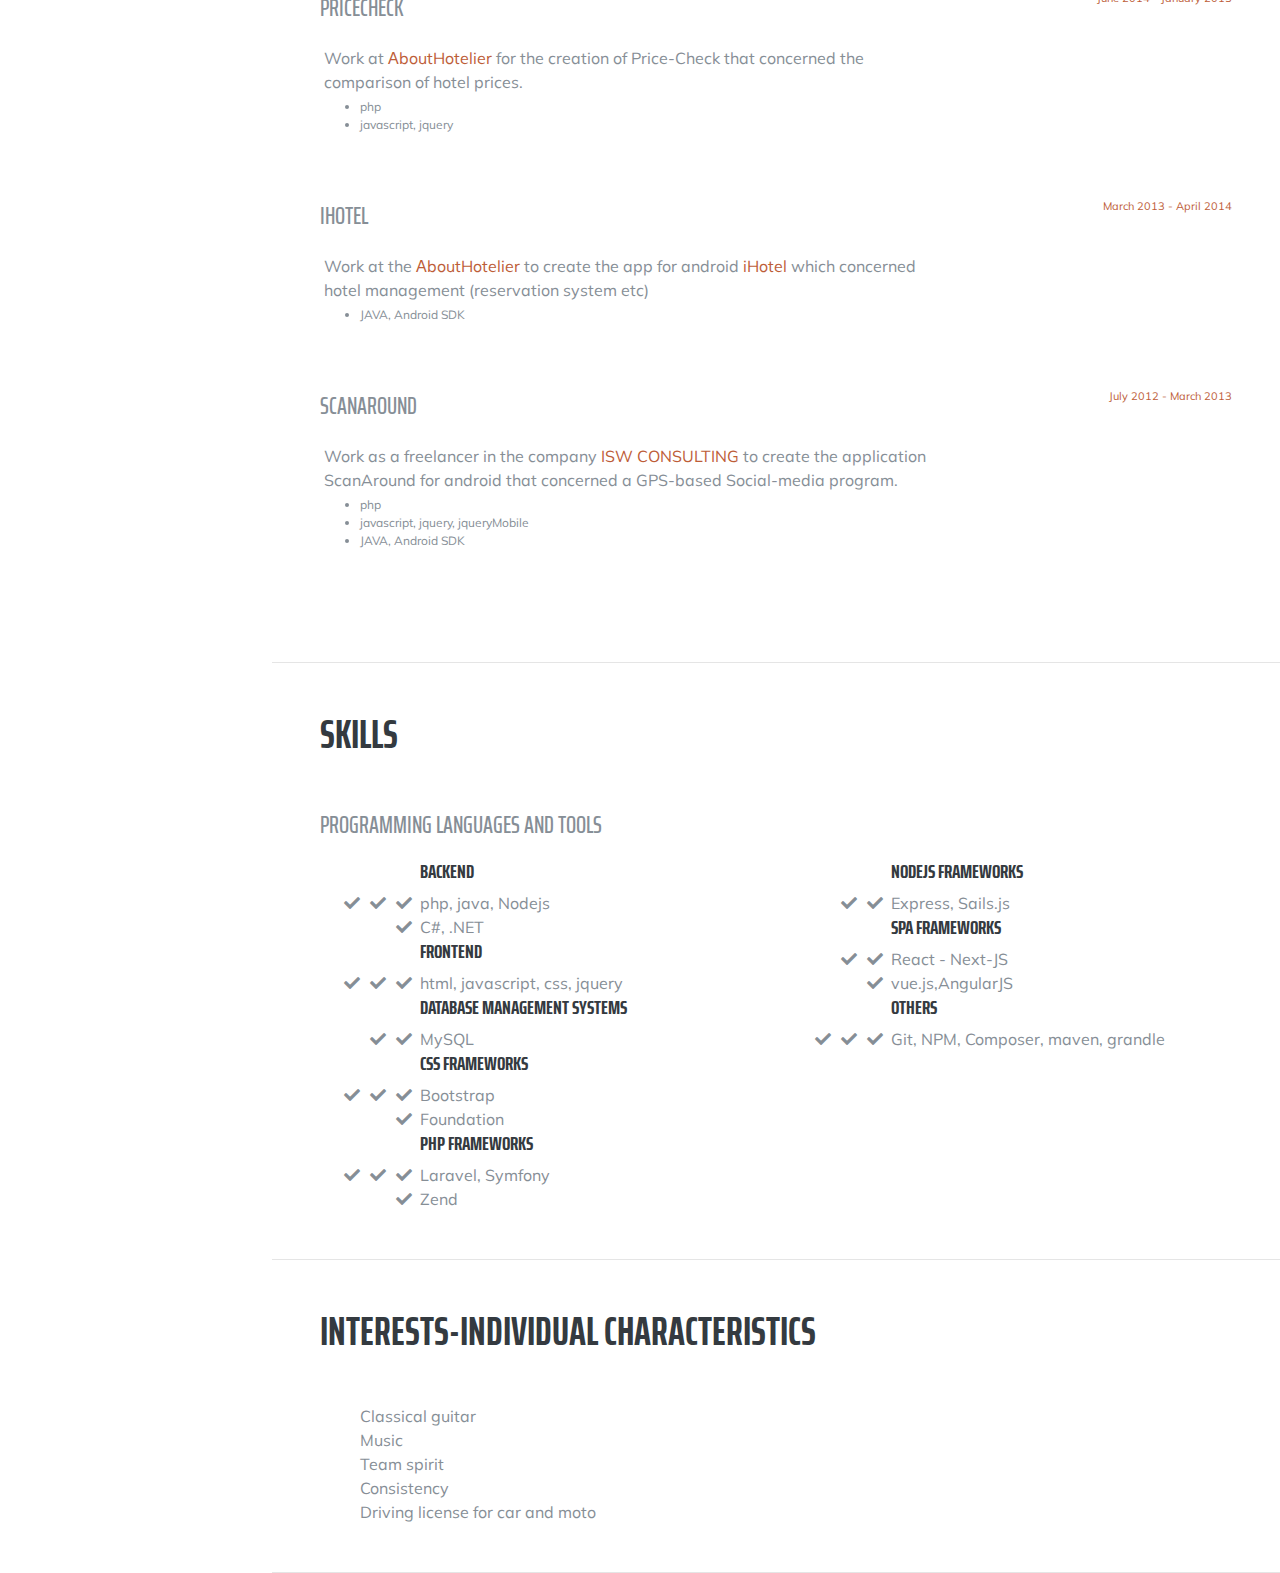
==== commit 800aaa69: "add some experience" ====
--- a/index.html
+++ b/index.html
@@ -115,6 +115,7 @@
               <div class="main_techs_details">
                 <ul>
                   <li>JAVA 11</li>
+                  <li>Microservice architecture</li>
                   <li>SpringMVC,  Spring Boot, Spring Cloud</li>
                   <li>CosmosDB, SQLServer, DB2</li>
                   <li>JPA, Hibernate</li>
@@ -143,7 +144,7 @@
               <p class="main_techs">Main Technologies:</p>
               <div class="main_techs_details">
                 <ul>
-                  <li>REST API JSON Standart -Jersey library - DropWizard - SpringBoot</li>
+                  <li>REST API JSON Standart -Jersey library - DropWizard - SpringBoot - Monolithic architecture</li>
                   <li>Database: MYSQL CouchBase - Redis</li>
                   <li>JAVA 8, JAVAFX</li>
                   <li>JPA, Hibernate</li>
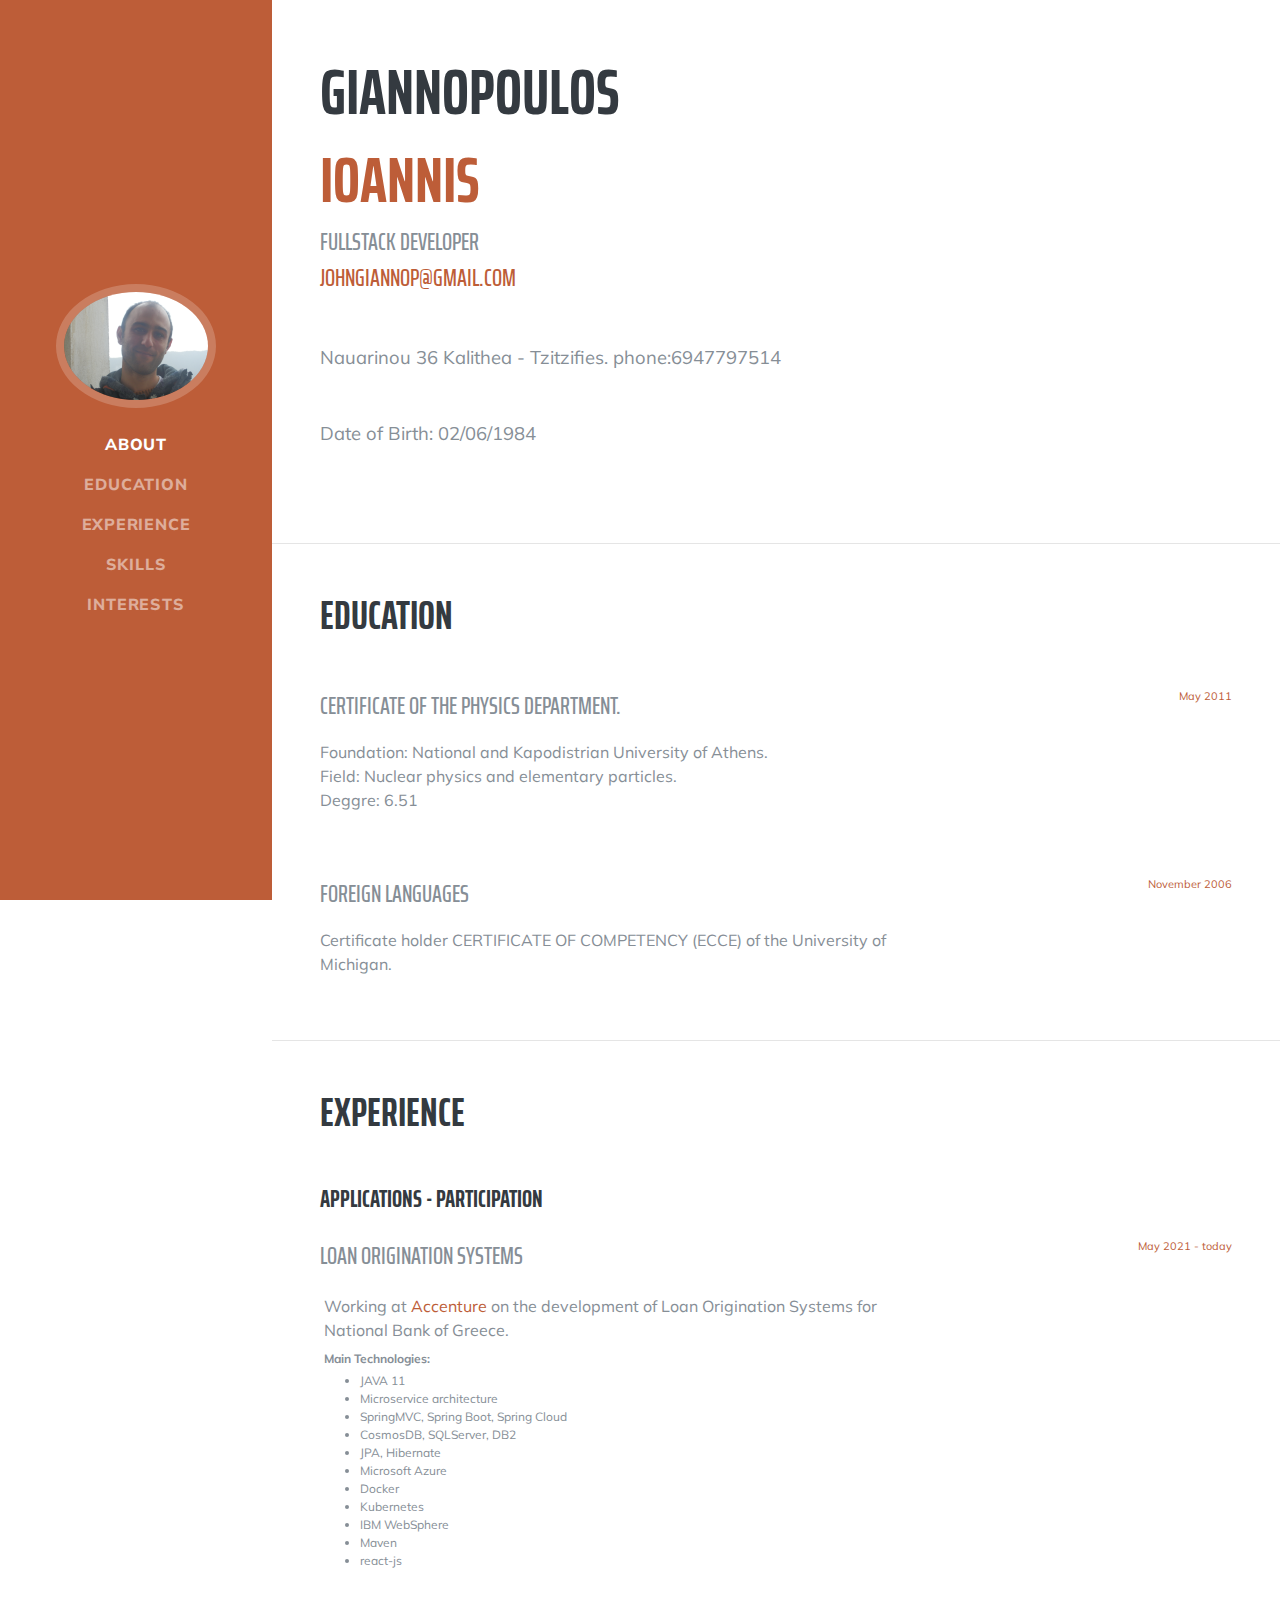
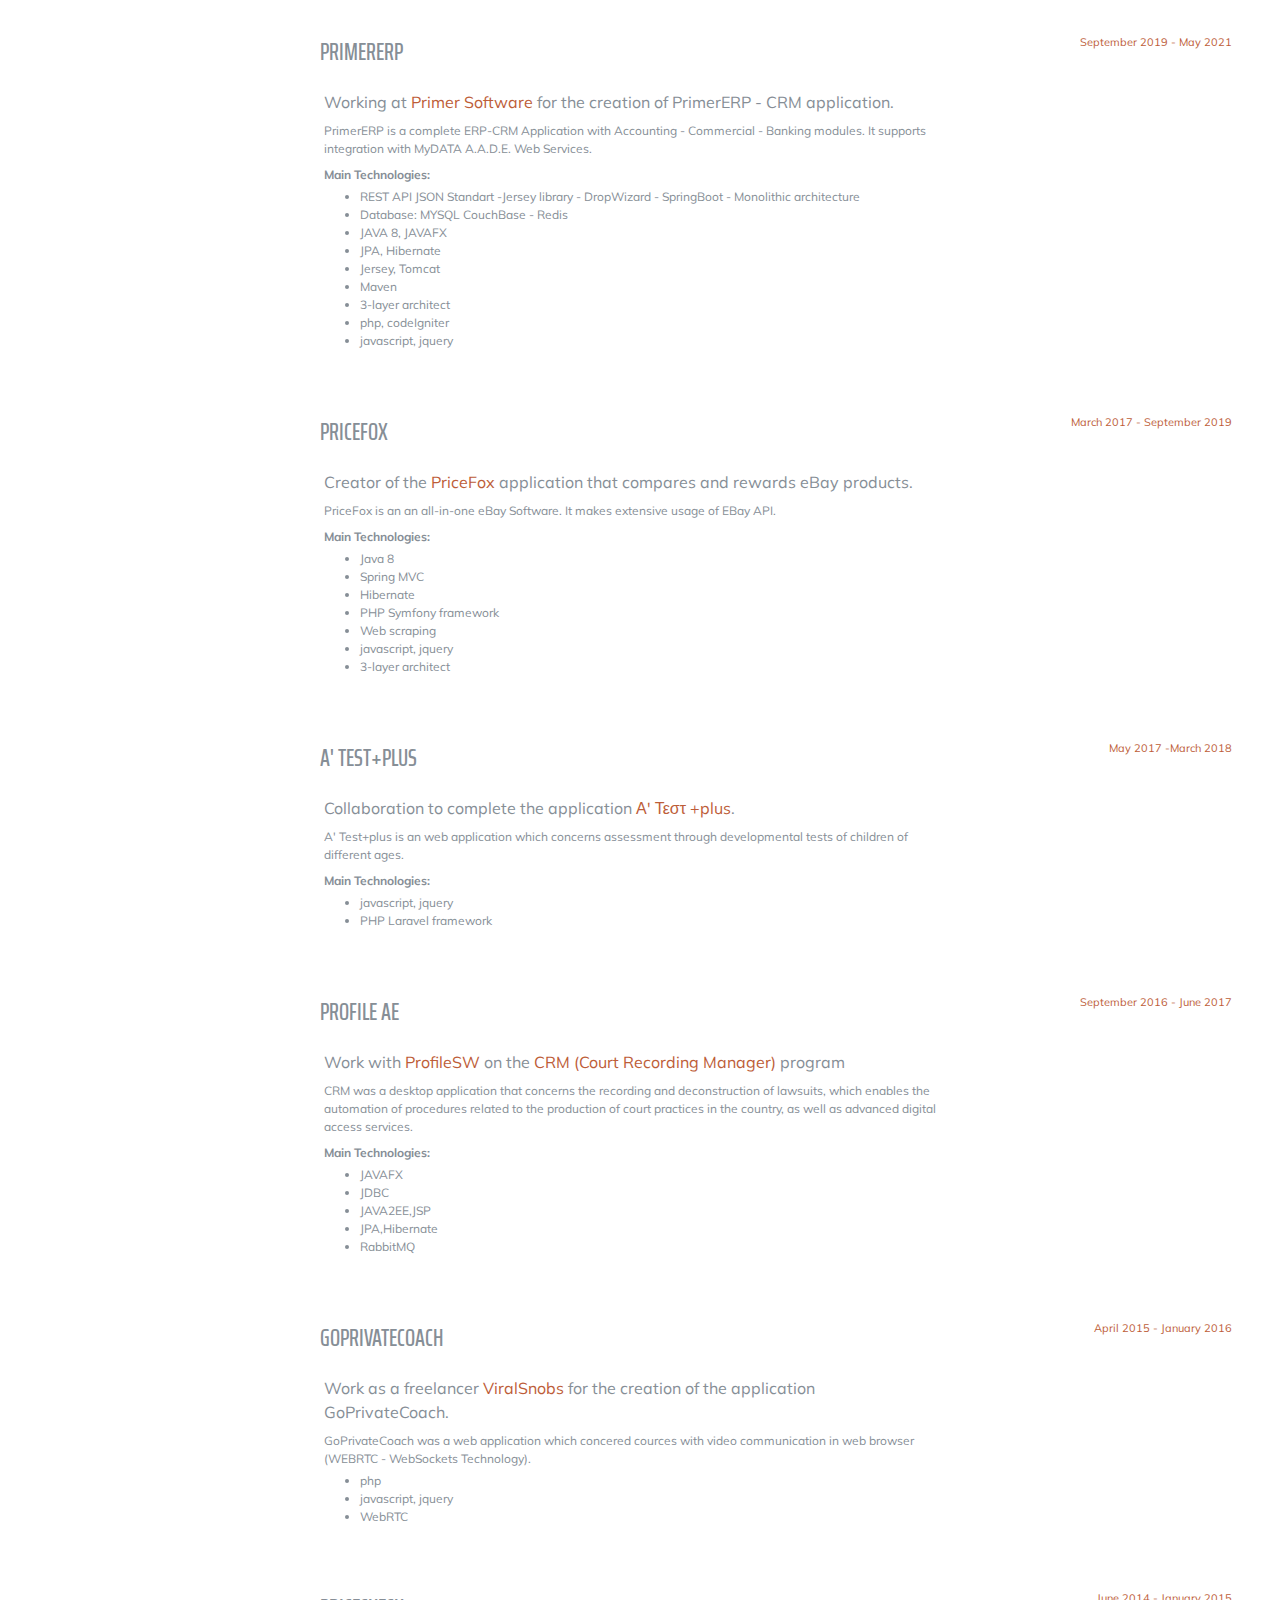
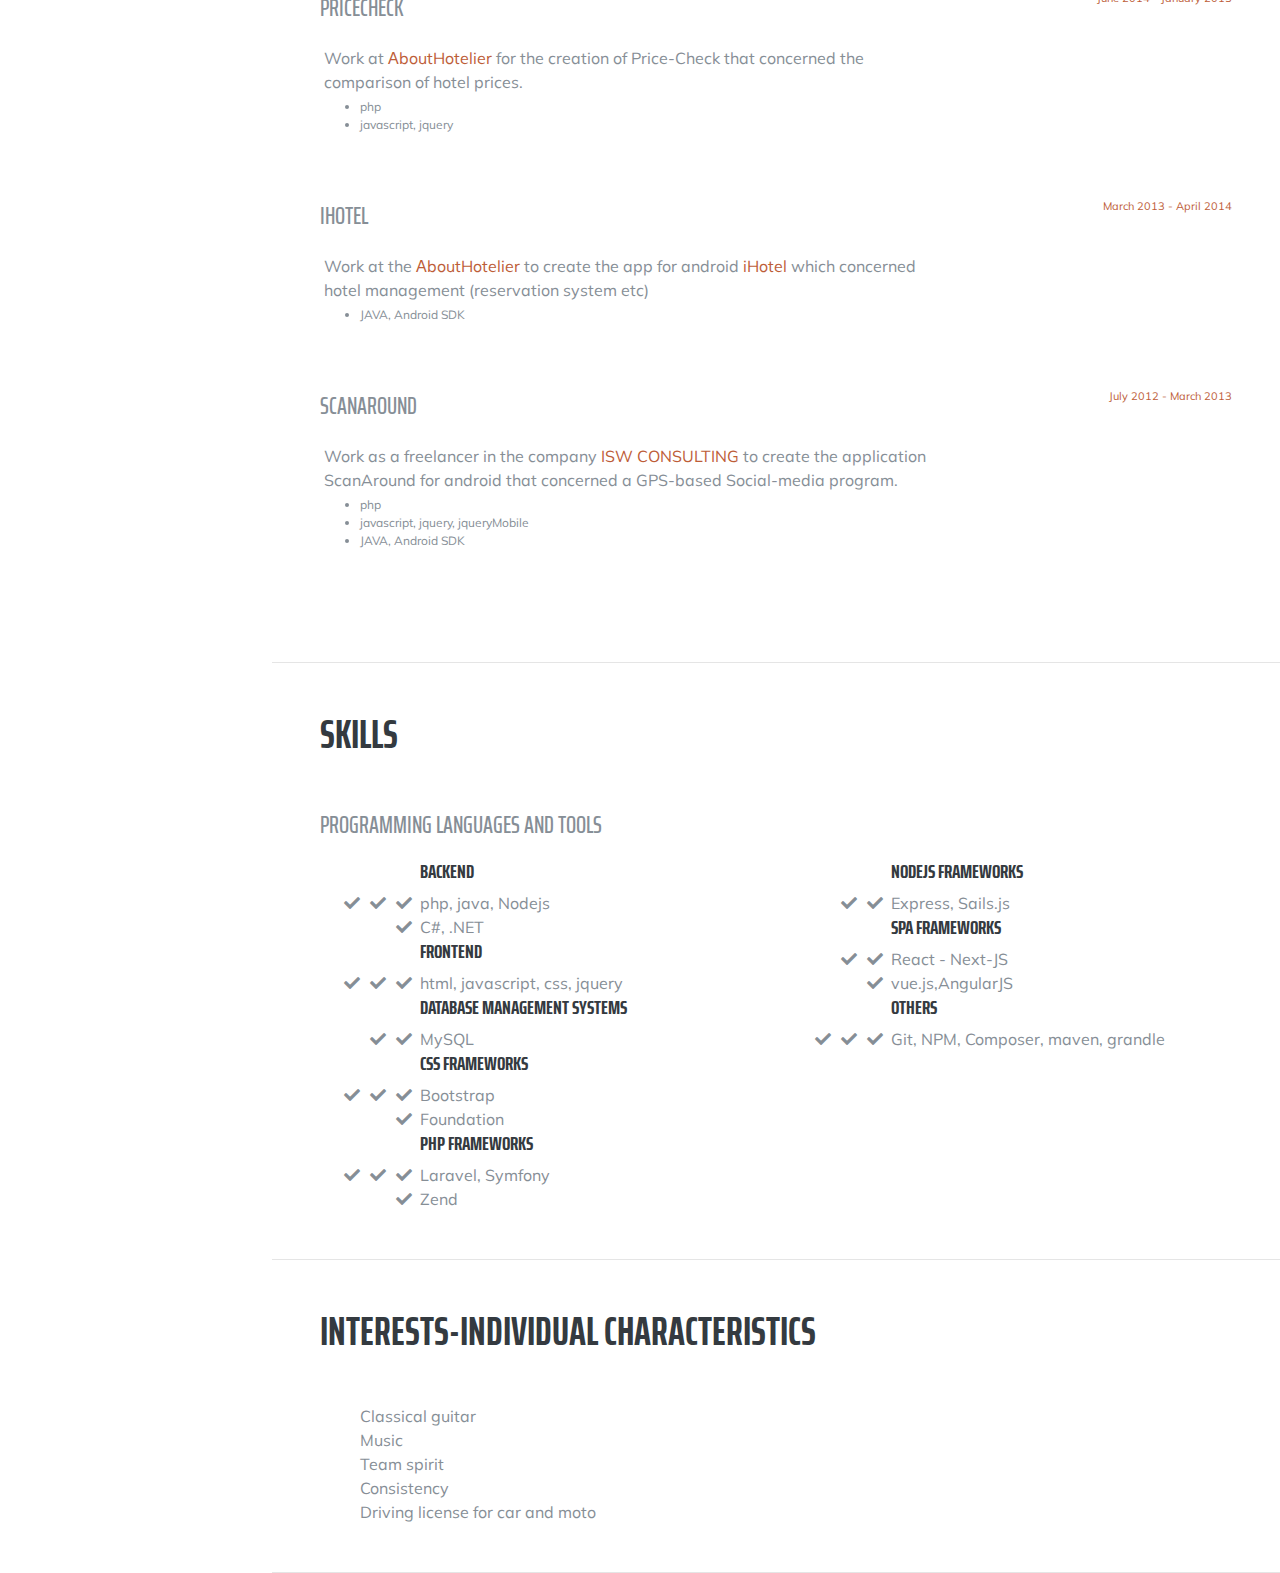
==== commit 40dd708d: "add some experience" ====
--- a/index.html
+++ b/index.html
@@ -129,7 +129,7 @@
               </div>
             </div>
             <div class="resume-date text-md-right">
-              <span class="text-primary">May 2021 - January 2022</span>
+              <span class="text-primary">May 2021 - today</span>
             </div>
           </div>
           
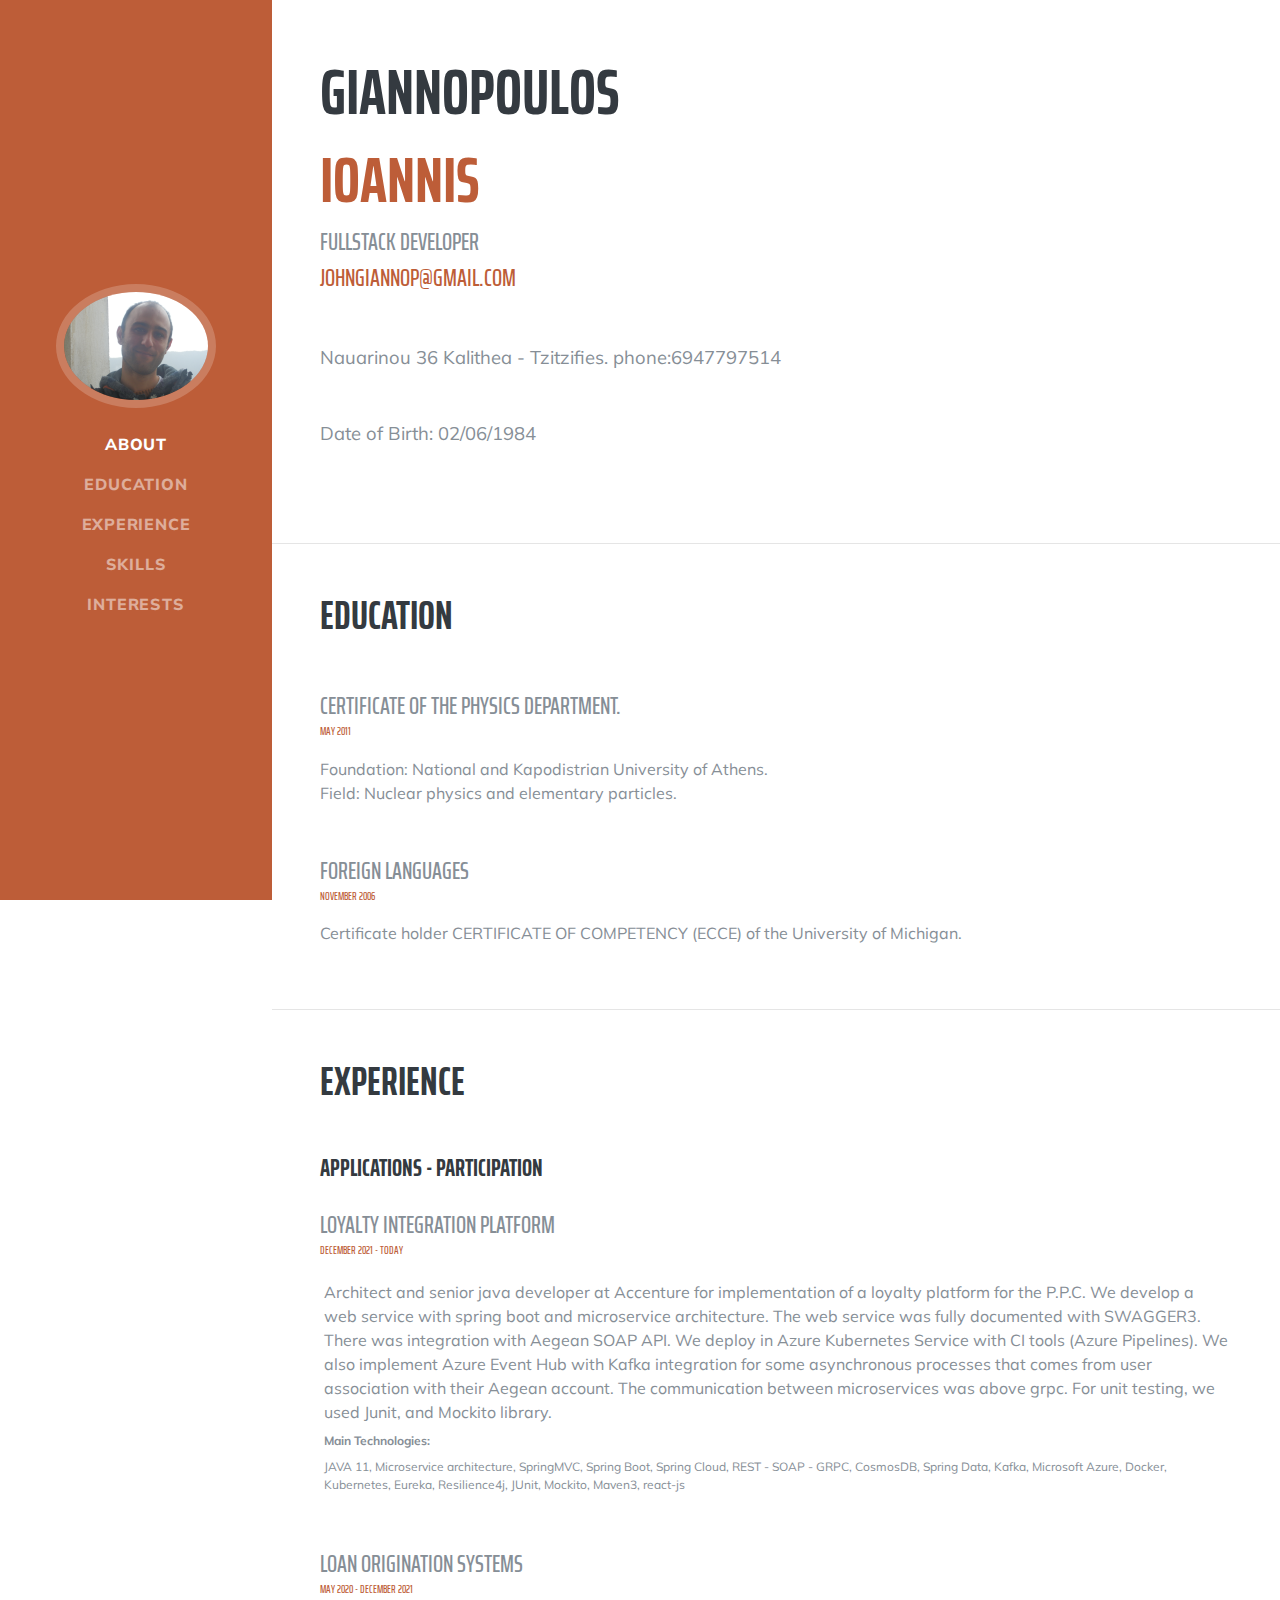
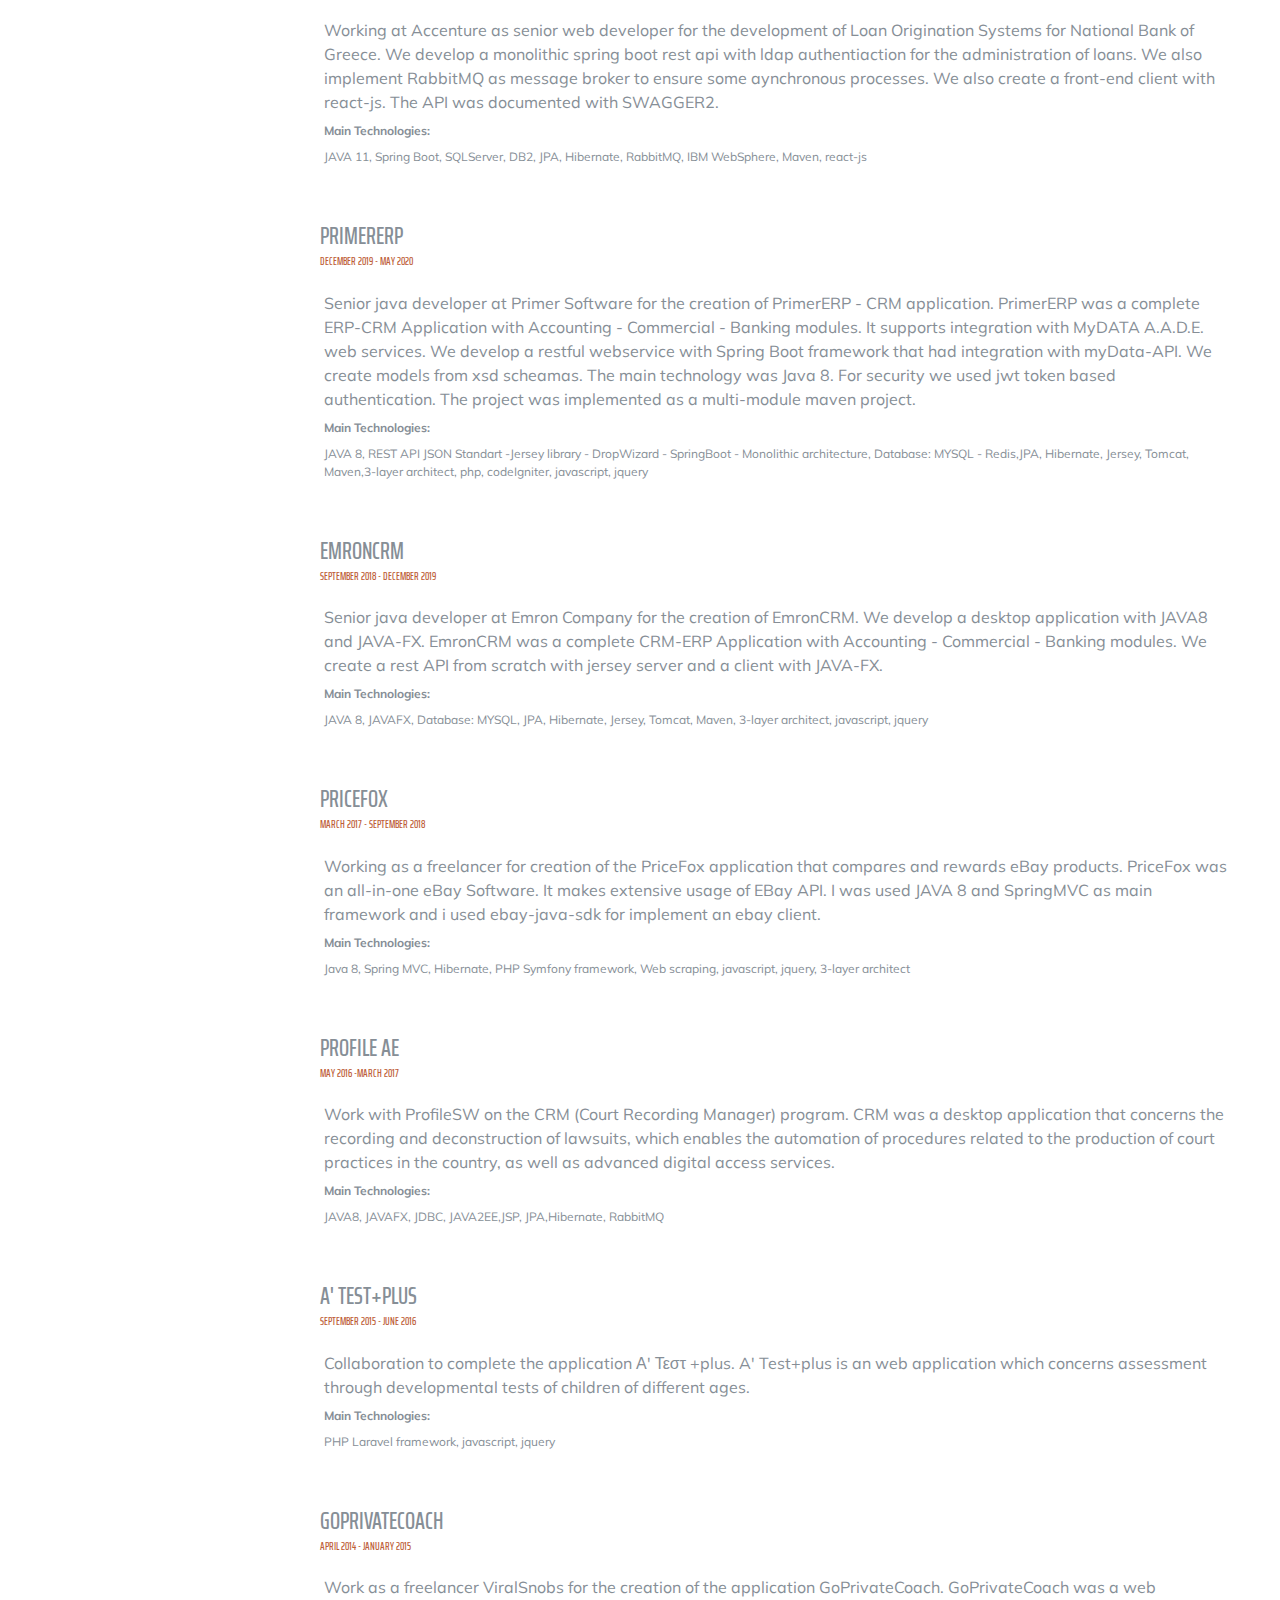
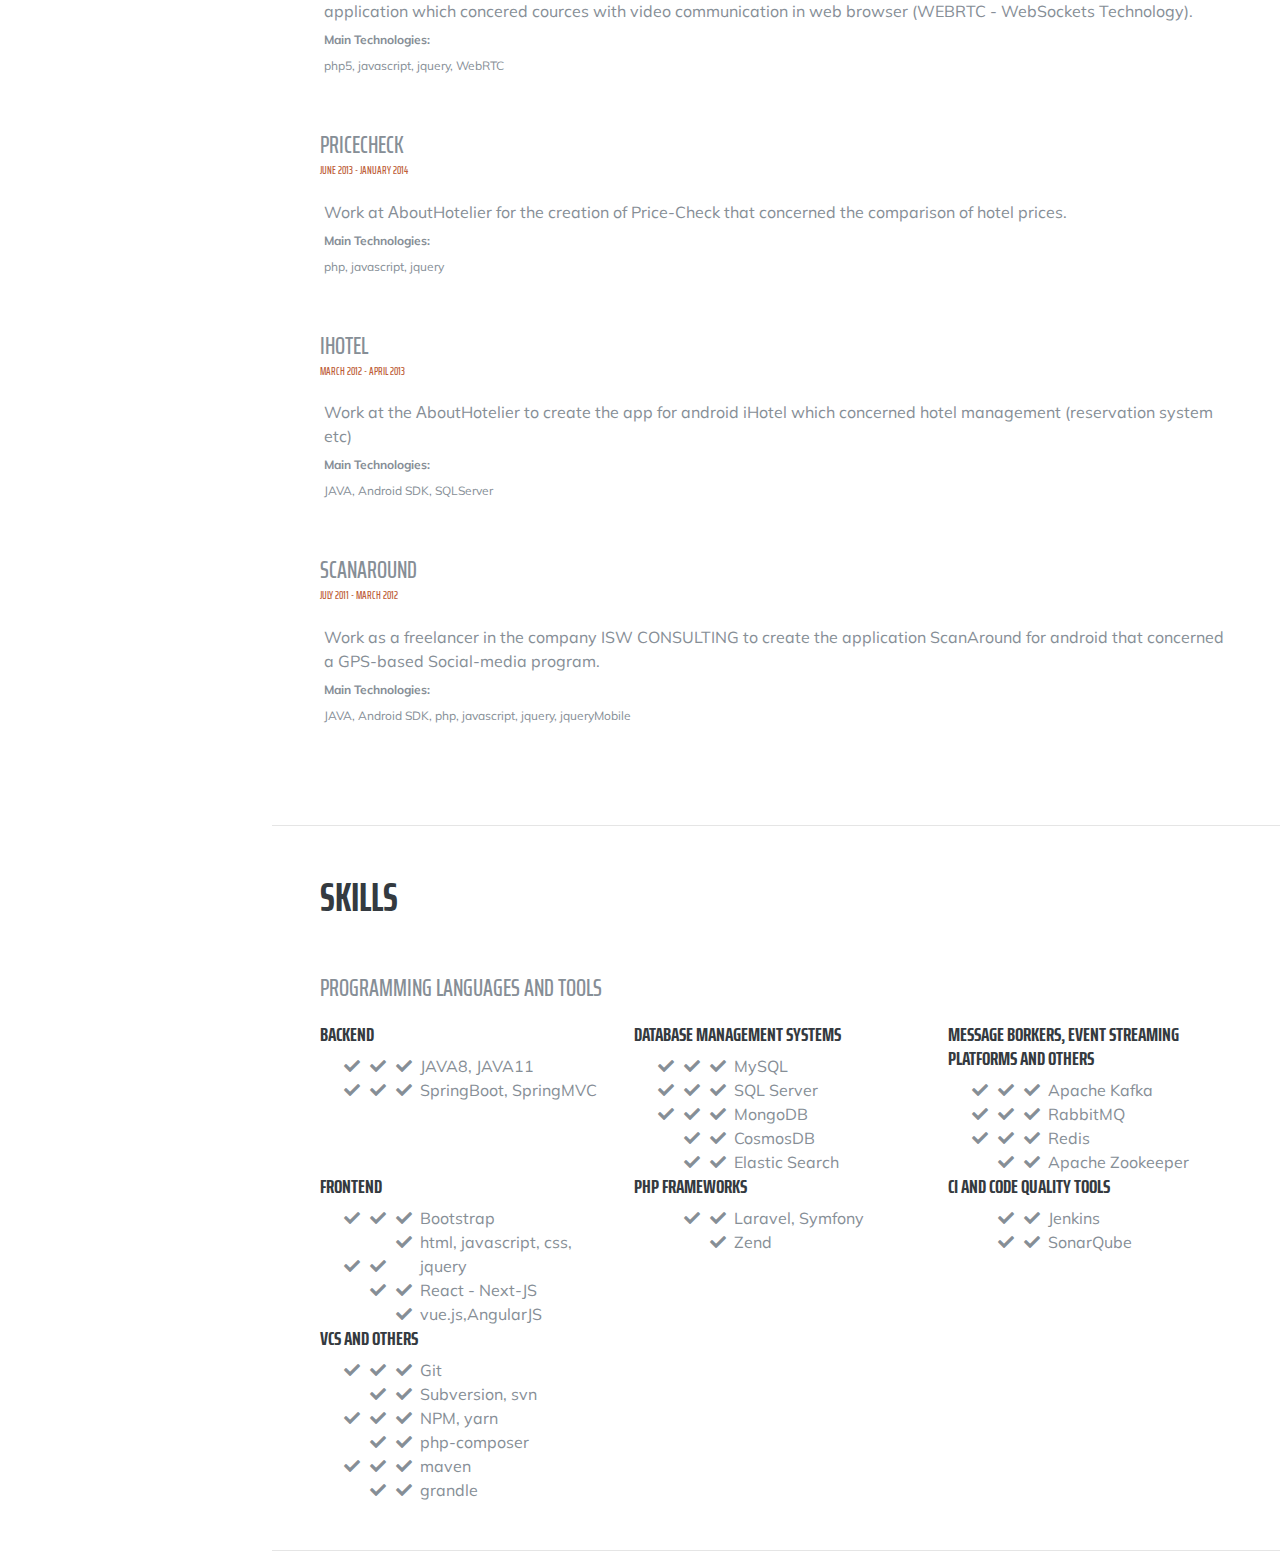
==== commit 3b630d31: "corrections" ====
--- a/index.html
+++ b/index.html
@@ -74,25 +74,29 @@
 
           <div class="resume-item d-flex flex-column flex-md-row mb-5">
             <div class="resume-content mr-auto">
-              <div class="subheading mb-3">Certificate of the Physics Department.</div>
+              <div class="subheading mb-3">Certificate of the Physics Department.
+                <div class="resume-date text-md-left">
+                  <span class="text-primary">May 2011</span>
+                </div>
+              </div>
               <div>Foundation: National and Kapodistrian University of Athens.</div>
               <div>Field: Nuclear physics and elementary particles.</div>
-              <p> Deggre: 6.51</p>
-            </div>
-            <div class="resume-date text-md-right">
-              <span class="text-primary">May 2011</span>
-            </div>
+              <!-- <p> Deggre: 6.51</p> -->
+            </div>
+         
           </div>
 
           <div class="resume-item d-flex flex-column flex-md-row">
             <div class="resume-content mr-auto">
           
-              <div class="subheading mb-3">Foreign Languages</div>
+              <div class="subheading mb-3">Foreign Languages
+                <div class="resume-date text-md-left">
+                  <span class="text-primary">November 2006</span>
+                </div>
+              </div>
               <p>Certificate holder CERTIFICATE OF COMPETENCY (ECCE) of the University of Michigan.</p>
             </div>
-            <div class="resume-date text-md-right">
-              <span class="text-primary">November 2006</span>
-            </div>
+          
           </div>
 
         </div>
@@ -108,198 +112,288 @@
 
           <div class="resume-item d-flex flex-column flex-md-row mb-5 experience_item">
             <div class="resume-content mr-auto">
-              <div class="subheading mb-3">Loan Origination Systems</div>
-              <p>Working at <a href="https://accenture.com" target="_blank">Accenture</a> on the development of Loan Origination Systems for National Bank of Greece.</p>
+              <div class="subheading mb-3">Loyalty Integration Platform
+                <div class="resume-date text-md-left">
+                  <span class="text-primary">December 2021 - today</span>
+                </div>
+              </div>
+              <p>
+                Architect and senior java developer at Accenture for implementation of a loyalty platform for the P.P.C.
+                We develop a web service with spring boot and microservice architecture. The web service was fully documented with SWAGGER3.
+                There was integration with Aegean SOAP API. We deploy in Azure Kubernetes Service with CI tools (Azure Pipelines).
+                We also implement Azure Event Hub with Kafka integration for some asynchronous processes that comes from user association with their Aegean account.
+                The communication between microservices was above grpc. For unit testing, we used Junit, and Mockito library. 
+              </p>
               
               <p class="main_techs">Main Technologies:</p>
               <div class="main_techs_details">
-                <ul>
-                  <li>JAVA 11</li>
-                  <li>Microservice architecture</li>
-                  <li>SpringMVC,  Spring Boot, Spring Cloud</li>
-                  <li>CosmosDB, SQLServer, DB2</li>
-                  <li>JPA, Hibernate</li>
-                  <li>Microsoft Azure</li>
-                  <li>Docker</li>
-                  <li>Kubernetes</li>
-                  <li>IBM WebSphere</li>
-                  <li>Maven</li>
-                  <li>react-js</li>
-                </ul>
-              </div>
-            </div>
-            <div class="resume-date text-md-right">
-              <span class="text-primary">May 2021 - today</span>
-            </div>
-          </div>
-          
-
-          <div class="resume-item d-flex flex-column flex-md-row mb-5 experience_item">
-            <div class="resume-content mr-auto">
-              <div class="subheading mb-3">PrimerERP</div>
-              <p>Working at <a href="https://primer.gr" target="_blank">Primer Software </a> for the creation of PrimerERP - CRM application.</p>
-              <p class="small_desc">PrimerERP is a complete ERP-CRM Application with Accounting - Commercial - Banking modules.
-                It supports integration with MyDATA A.A.D.E. Web Services.
+                <p class="small_desc">
+                  JAVA 11,
+                  Microservice architecture,
+                  SpringMVC,  Spring Boot, Spring Cloud,
+                  REST - SOAP - GRPC,
+                  CosmosDB,
+                  Spring Data,
+                  Kafka,
+                  Microsoft Azure,
+                  Docker,
+                  Kubernetes,
+                  Eureka,
+                  Resilience4j,
+                  JUnit, Mockito,
+                  Maven3,
+                  react-js
+                </p>
+              </div>
+            </div>
+           
+          </div>
+          
+
+
+          <div class="resume-item d-flex flex-column flex-md-row mb-5 experience_item">
+            <div class="resume-content mr-auto">
+              <div class="subheading mb-3">Loan Origination Systems
+                <div class="resume-date text-md-left">
+                  <span class="text-primary">May 2020 - December 2021</span>
+                </div>
+              </div>
+              <p>Working at Accenture as senior web developer for the development of Loan Origination Systems for National Bank of Greece.
+                We develop a monolithic spring boot rest api with ldap authentiaction for the administration of loans. 
+                We also implement RabbitMQ as message broker to ensure some aynchronous processes. 
+                We also create a front-end client with react-js. The API was documented with SWAGGER2.
+              </p>
+              
+              <p class="main_techs">Main Technologies:</p>
+              <div class="main_techs_details">      
+                <p class="small_desc">          
+                  JAVA 11,
+                  Spring Boot,
+                  SQLServer, DB2,
+                  JPA, Hibernate,
+                  RabbitMQ,
+                  IBM WebSphere,
+                  Maven,
+                  react-js     
+                  </p>           
+              </div>
+            </div>
+          
+          </div>
+          
+
+          <div class="resume-item d-flex flex-column flex-md-row mb-5 experience_item">
+            <div class="resume-content mr-auto">
+              <div class="subheading mb-3">PrimerERP
+                <div class="resume-date text-md-left">
+                  <span class="text-primary">December 2019 - May 2020</span>
+                </div>
+              </div>
+              <p>Senior java developer at Primer Software for the creation of PrimerERP - CRM application. 
+                PrimerERP was a complete ERP-CRM Application with Accounting - Commercial - Banking modules.
+                It supports integration with MyDATA A.A.D.E. web services. We develop a restful webservice with Spring Boot framework that had 
+                integration with myData-API. We create models from xsd scheamas. The main technology was Java 8. For security we used jwt token based authentication.
+                The project was implemented as a multi-module maven project.
               </p>
               <p class="main_techs">Main Technologies:</p>
               <div class="main_techs_details">
-                <ul>
-                  <li>REST API JSON Standart -Jersey library - DropWizard - SpringBoot - Monolithic architecture</li>
-                  <li>Database: MYSQL CouchBase - Redis</li>
-                  <li>JAVA 8, JAVAFX</li>
-                  <li>JPA, Hibernate</li>
-                  <li>Jersey, Tomcat</li>
-                  <li>Maven</li>
-                  <li>3-layer architect</li>
-                  <li>php, codeIgniter</li>
-                  <li>javascript, jquery</li>
-                </ul>
-              </div>
-            </div>
-            <div class="resume-date text-md-right">
-              <span class="text-primary">September 2019 - May 2021</span>
-            </div>
-          </div>
-          
-          <div class="resume-item d-flex flex-column flex-md-row mb-5 experience_item">
-            <div class="resume-content mr-auto">
-              <div class="subheading mb-3">PriceFox</div>
-              <p>Creator of the  <a href="https://price-fox.com" target="_blank">PriceFox</a> application that compares and rewards eBay products.</p>
-              <p class="small_desc">PriceFox is an an all-in-one eBay Software. It makes extensive usage of EBay API.
+                <p class="small_desc">
+                  JAVA 8, REST API JSON Standart -Jersey library - DropWizard - SpringBoot - Monolithic architecture,
+                  Database: MYSQL  - Redis,JPA, Hibernate, Jersey, Tomcat,
+                  Maven,3-layer architect, php, codeIgniter, javascript, jquery
+                </p>
+              </div>
+            </div>
+           
+          </div>
+
+
+
+          <div class="resume-item d-flex flex-column flex-md-row mb-5 experience_item">
+            <div class="resume-content mr-auto">
+              <div class="subheading mb-3">EmronCRM
+                <div class="resume-date text-md-left">
+                  <span class="text-primary">September 2018 - December 2019</span>
+                </div>
+              </div>
+              <p>Senior java developer at Emron Company for the creation of EmronCRM. We develop a desktop application with JAVA8 and JAVA-FX. 
+              EmronCRM was a complete CRM-ERP Application with Accounting - Commercial - Banking modules. 
+                We create a rest API from scratch with jersey server and a client with JAVA-FX. 
+              </p>
+              <p class="main_techs">Main Technologies:</p>
+              <div class="main_techs_details">       
+                <p class="small_desc">      
+                  JAVA 8, JAVAFX,
+                  Database: MYSQL,
+                  JPA, Hibernate,
+                  Jersey, Tomcat,
+                  Maven,
+                  3-layer architect,
+                  javascript, jquery   
+                </p>           
+              </div>
+            </div>
+        
+          </div>
+
+          
+          <div class="resume-item d-flex flex-column flex-md-row mb-5 experience_item">
+            <div class="resume-content mr-auto">
+              <div class="subheading mb-3">PriceFox
+                <div class="resume-date text-md-left">
+                  <span class="text-primary">March 2017 - September 2018</span>
+                </div>
+              </div>
+              <p>Working as a freelancer for creation of the PriceFox application that compares and rewards eBay products. PriceFox was an all-in-one eBay Software. It makes extensive usage of EBay API.
+                I was used JAVA 8 and SpringMVC as main framework and i used ebay-java-sdk for implement an ebay client.  
+              </p>
+              <p class="main_techs">Main Technologies:</p>
+              <div class="main_techs_details">      
+                <p class="small_desc">    
+                 Java 8,
+                 Spring MVC,
+                 Hibernate,
+                 PHP Symfony framework,
+                 Web scraping,
+                 javascript, jquery,
+                 3-layer architect          
+                 </p>  
+              </div>
+
+            </div>
+       
+          </div>
+
+
+          <div class="resume-item d-flex flex-column flex-md-row mb-5 experience_item">
+            <div class="resume-content mr-auto">
+              <div class="subheading mb-3">profile AE
+                <div class="resume-date text-md-left">
+                  <span class="text-primary">May 2016 -March 2017</span>
+                </div>
+              </div>
+             
+              <p>Work with ProfileSW on the CRM (Court Recording Manager) program. CRM was a desktop application that concerns 
+                the recording and deconstruction of lawsuits, which enables the automation of procedures related to the production
+                of court practices in the country, as well as advanced digital access services.
               </p>
               <p class="main_techs">Main Technologies:</p>
               <div class="main_techs_details">
-                <ul>
-                  <li>Java 8</li>
-                  <li>Spring MVC</li>
-                  <li>Hibernate</li>
-                  <li>PHP Symfony framework</li>
-                  <li>Web scraping</li>
-                  <li>javascript, jquery</li>
-                  <li>3-layer architect</li>
-                </ul>
-              </div>
-
-            </div>
-            <div class="resume-date text-md-right">
-              <span class="text-primary">March 2017 - September 2019</span>
-            </div>
-          </div>
-
-          <div class="resume-item d-flex flex-column flex-md-row mb-5 experience_item">
-            <div class="resume-content mr-auto">
-              <div class="subheading mb-3">A' Test+plus</div>
-              <p>Collaboration to complete the application <a href="https://checkup.atestplus.gr" target="_blank">Α' Τεστ +plus</a>.</p>
-              <p class="small_desc">A' Test+plus is an web application which concerns assessment through developmental tests of children of different ages.
+                <p class="small_desc">   
+                  JAVA8, JAVAFX,
+                  JDBC,
+                  JAVA2EE,JSP,
+                  JPA,Hibernate,
+                  RabbitMQ
+               </p>
+              </div>
+            </div>
+           
+          </div>
+
+          <div class="resume-item d-flex flex-column flex-md-row mb-5 experience_item">
+            <div class="resume-content mr-auto">
+              <div class="subheading mb-3">A' Test+plus
+                <div class="resume-date text-md-left">
+                  <span class="text-primary">September 2015 - June 2016</span>
+                </div>
+              </div>
+              <p>Collaboration to complete the application Α' Τεστ +plus. A' Test+plus is an web application which concerns assessment through developmental tests of children of different ages.
               </p>
               <p class="main_techs">Main Technologies:</p>
               <div class="main_techs_details">
-                <ul>
-                  <li>javascript, jquery</li>
-                  <li>PHP Laravel framework</li>
-                </ul>
-              </div>
-            </div>
-            <div class="resume-date text-md-right">
-              <span class="text-primary">May 2017 -March 2018</span>
-            </div>
-          </div>
-
-          <div class="resume-item d-flex flex-column flex-md-row mb-5 experience_item">
-            <div class="resume-content mr-auto">
-              <div class="subheading mb-3">profile AE</div>
-              <p>Work with <a href="https://www.profilesw.com/el/" target="_blank">ProfileSW</a> on the <a href="https://www.ospd.gr/" target="_blank">CRM (Court Recording Manager)</a> program </p>
-              <p class="small_desc">CRM was a desktop application that concerns the recording and deconstruction of lawsuits, which enables the automation of procedures related to the production of court practices in the country, as well as advanced digital access services.
-              </p>
+                <p class="small_desc">   
+                PHP Laravel framework, javascript, jquery 
+              </p>
+              </div>
+            </div>
+        
+          </div>
+
+
+
+          <div class="resume-item d-flex flex-column flex-md-row mb-5 experience_item">
+          
+            <div class="resume-content mr-auto">
+              <div class="subheading mb-3">GoPrivateCoach
+                <div class="resume-date text-md-left">
+                  <span class="text-primary">April 2014 - January 2015</span>
+            </div>
+              </div>
+              <p>
+                Work as a freelancer ViralSnobs for the creation of the application GoPrivateCoach. 
+                GoPrivateCoach was a web application which concered cources with video communication in web browser (WEBRTC - WebSockets Technology).
+              </p>
+              <p class="main_techs">Main Technologies:</p>
+              <div class="main_techs_details">  
+                <p class="small_desc">                  
+                   php5,
+                   javascript, jquery,
+                   WebRTC  
+                   </p>             
+              </div>
+            </div>
+         
+          </div>
+
+          <div class="resume-item d-flex flex-column flex-md-row mb-5 experience_item">
+          
+            <div class="resume-content mr-auto">
+              <div class="subheading mb-3">PriceCheck
+                <div class="resume-date text-md-left">
+                  <span class="text-primary">June 2013 - January 2014</span>
+                </div>
+              </div>
+              <p>Work at ΑboutHotelier for the creation of Price-Check that concerned the comparison of hotel prices.</p>
+                <p class="main_techs">Main Technologies:</p>
+                <div class="main_techs_details">         
+                  <p class="small_desc">             
+                   php, javascript, jquery   
+                   </p>             
+                </div>
+            </div>
+          
+          </div>
+
+          <div class="resume-item d-flex flex-column flex-md-row mb-5 experience_item">
+          
+            <div class="resume-content mr-auto">
+              <div class="subheading mb-3">iHotel
+                <div class="resume-date text-md-left">
+                  <span class="text-primary">March 2012 - April 2013</span>
+                </div>
+              </div>
+              <p>Work at the ΑboutHotelier to create the app for android iHotel which concerned hotel management (reservation system etc)</p>
               <p class="main_techs">Main Technologies:</p>
               <div class="main_techs_details">
-                <ul>
-                  <li>JAVAFX</li>
-                  <li>JDBC</li>
-                  <li>JAVA2EE,JSP</li>
-                  <li>JPA,Hibernate</li>
-                  <li>RabbitMQ</li>
-                </ul>
-              </div>
-            </div>
-            <div class="resume-date text-md-right">
-                <span class="text-primary">September 2016 - June 2017</span>
-            </div>
-          </div>
-
-          <div class="resume-item d-flex flex-column flex-md-row mb-5 experience_item">
-          
-            <div class="resume-content mr-auto">
-              <div class="subheading mb-3">GoPrivateCoach</div>
-              <p>Work as a freelancer <a href=" https://viralsnobs.com/" target="_blank">ViralSnobs</a>  for the creation of the application GoPrivateCoach.</a></p>
-                <p class="small_desc">GoPrivateCoach was a web application which concered cources with video communication in web browser (WEBRTC - WebSockets Technology).
-                </p>
-                <div class="main_techs_details">
-                  <ul>
-                    <li>php</li>
-                    <li>javascript, jquery</li>
-                    <li>WebRTC</li>
-                  </ul>
-                </div>
-            </div>
-            <div class="resume-date text-md-right">
-                  <span class="text-primary">April 2015 - January 2016</span>
-            </div>
-          </div>
-
-          <div class="resume-item d-flex flex-column flex-md-row mb-5 experience_item">
-          
-            <div class="resume-content mr-auto">
-              <div class="subheading mb-3">PriceCheck</div>
-              <p>Work at <a href="https://www.abouthotelier.com" target="_blank">ΑboutHotelier</a> for the creation of Price-Check that concerned the comparison of hotel
-                prices.</p>
-                <div class="main_techs_details">
-                  <ul>
-                    <li>php</li>
-                    <li>javascript, jquery</li>
-                  </ul>
-                </div>
-            </div>
-            <div class="resume-date text-md-right">
-              <span class="text-primary">June 2014 - January 2015</span>
-            </div>
-          </div>
-
-          <div class="resume-item d-flex flex-column flex-md-row mb-5 experience_item">
-          
-            <div class="resume-content mr-auto">
-              <div class="subheading mb-3">iHotel</div>
-              <p>Work at the <a href="https://app.price-fox.com" target="_blank">ΑboutHotelier</a> to create the app for android <a href="https://www.abouthotelier.com/hotel-manager-app/" target="_blank">iHotel</a> which concerned hotel management (reservation system etc)</a></p>
-            
+                <p class="small_desc">             
+                  JAVA, Android SDK, SQLServer     
+                  </p>
+              </div>
+          </div>
+           
+         
+          </div>
+
+          <div class="resume-item d-flex flex-column flex-md-row mb-5 experience_item">
+          
+            <div class="resume-content mr-auto">
+              <div class="subheading mb-3">ScanAround
+                <div class="resume-date text-md-left">
+                  <span class="text-primary">July 2011 - March 2012</span>
+                </div>
+              </div>
+              <p>
+                Work as a freelancer in the company ISW CONSULTING to create the application ScanAround for android that concerned a GPS-based Social-media program.
+              </p>
+              <p class="main_techs">Main Technologies:</p>
             <div class="main_techs_details">
-              <ul>
-                <li>JAVA, Android SDK</li>
-              </ul>
-            </div> 
-          </div>
-            <div class="resume-date text-md-right">
-              <span class="text-primary">March 2013 - April 2014</span>
-            </div>
-         
-          </div>
-
-          <div class="resume-item d-flex flex-column flex-md-row mb-5 experience_item">
-          
-            <div class="resume-content mr-auto">
-              <div class="subheading mb-3">ScanAround</div>
-              <p>Work as a freelancer in the company <a href="https://www.iswconsulting.com/" target="_blank">ISW CONSULTING</a> to create the application ScanAround for android that concerned a GPS-based Social-media program.</a></p>
+              <p class="small_desc">             
+                JAVA, Android SDK, php, javascript, jquery, jqueryMobile      
+                </p>      
+            </div>
+          </div>
            
-            <div class="main_techs_details">
-              <ul>
-                <li>php</li>
-                <li>javascript, jquery, jqueryMobile</li>
-                <li>JAVA, Android SDK</li>
-              </ul>
-            </div>
-          </div>
-            <div class="resume-date text-md-right">
-              <span class="text-primary">July 2012 - March 2013</span>
-            </div>
           
           </div>
         </div>
@@ -312,68 +406,133 @@
           <h2 class="mb-5">Skills</h2>
 
          
-          <div class="subheading mb-3" >Programming languages and tools</div>
-             <div class="row">
-          <div class="col-md-6">
-            <ul class="fa-ul mb-0" style="margin-left:100px;">
-              <li>
-                <h5>BackEnd</h5>
-                <i class="fa-li fa fa-check"></i> <i class="fa-li2 fa fa-check"></i> <i class="fa-li3 fa fa-check"></i> php,
-                java, Nodejs</li>
-              <li>
-                <i class="fa-li fa fa-check"></i>C#, .NET</li>
-              <li>
-               
-                <li>
-                  <h5>FrontEnd</h5>
-                  <i class="fa-li fa fa-check"></i> <i class="fa-li2 fa fa-check"></i> <i class="fa-li3 fa fa-check"></i> html, javascript, css, jquery
-                </li>
-
-                <li>
-                  <h5>Database Management Systems</h5>
-                  <i class="fa-li fa fa-check"></i> <i class="fa-li2 fa fa-check"></i> MySQL </li>
-                <li>
-                  <h5> CSS Frameworks</h5>
-                  <i class="fa-li fa fa-check"></i> <i class="fa-li2 fa fa-check"></i> <i class="fa-li3 fa fa-check"></i>Bootstrap
-                </li>
-                <li>
-                  <i class="fa-li fa fa-check"></i> Foundation
-                </li>
-                <li>
-                  <h5> PHP frameWorks </h5>
-                  <i class="fa-li fa fa-check"></i> <i class="fa-li2 fa fa-check"></i> <i class="fa-li3 fa fa-check"></i> Laravel, Symfony
-                </li>
-                <li>
-                  <i class="fa-li fa fa-check"></i> Zend
-                </li>
-                
-            </ul>
-          </div>
-          <div class="col-md-6">
-            <ul class="fa-ul mb-0" style="margin-left:100px;">
-              <li>
-                <h5> Nodejs frameWorks </h5>
-                <i class="fa-li fa fa-check"></i> <i class="fa-li2 fa fa-check"></i> Express, Sails.js
+          <div class="subheading mb-3">Programming languages and tools</div>
+          <div class="row">
+            <div class="col-md-4">
+              <h5>BackEnd</h5>
+              <ul class="fa-ul mb-0" style="margin-left:100px;">
+                <li>
+                  <i class="fa-li fa fa-check"></i> <i class="fa-li2 fa fa-check"></i> <i class="fa-li3 fa fa-check"></i> JAVA8, JAVA11
+                </li>
+                <li>
+                  <i class="fa-li fa fa-check"></i><i class="fa-li2 fa fa-check"></i><i class="fa-li3 fa fa-check"></i>SpringBoot, SpringMVC
+                </li>
+              </ul>
+            </div>
+            <div class="col-md-4">
+              <h5>Database Management Systems</h5>
+              <ul class="fa-ul mb-0" style="margin-left:100px;">
+                <li>
+                  <i class="fa-li fa fa-check"></i> <i class="fa-li2 fa fa-check"></i><i class="fa-li3 fa fa-check"></i> MySQL 
+                </li>
+                <li>
+                  <i class="fa-li fa fa-check"></i><i class="fa-li2 fa fa-check"></i><i class="fa-li3 fa fa-check"></i>SQL Server
+                </li>
+                <li>
+                  <i class="fa-li fa fa-check"></i><i class="fa-li2 fa fa-check"></i><i class="fa-li3 fa fa-check"></i>MongoDB
+                </li>
+                <li>
+                  <i class="fa-li fa fa-check"></i><i class="fa-li2 fa fa-check"></i></i>CosmosDB
+                </li>
+                <li>
+                  <i class="fa-li fa fa-check"></i><i class="fa-li2 fa fa-check"></i></i>Elastic Search
+                </li>
+              </ul>
+            </div>
+            <div class="col-md-4">
+              <h5>Message Borkers, Event streaming platforms and others</h5>
+              <ul class="fa-ul mb-0" style="margin-left:100px;">
+
+                <li>
+                  <i class="fa-li fa fa-check"></i> <i class="fa-li2 fa fa-check"></i><i class="fa-li3 fa fa-check"></i> Apache Kafka 
+                </li>
+                <li>
+                  <i class="fa-li fa fa-check"></i><i class="fa-li2 fa fa-check"></i><i class="fa-li3 fa fa-check"></i>RabbitMQ
+                </li>
+                <li>
+                  <i class="fa-li fa fa-check"></i><i class="fa-li2 fa fa-check"></i><i class="fa-li3 fa fa-check"></i>Redis
+                </li>
+                <li>
+                  <i class="fa-li fa fa-check"></i><i class="fa-li2 fa fa-check"></i>Apache Zookeeper
+                </li>
+              </ul>
+            </div>
+            <div class="col-md-4">
+              <h5>FrontEnd</h5>
+              <ul class="fa-ul mb-0" style="margin-left:100px;">
+                <li>
+                <i class="fa-li fa fa-check"></i> <i class="fa-li2 fa fa-check"></i> <i class="fa-li3 fa fa-check"></i>Bootstrap
               </li>
               <li>
-                <h5> SPA frameWorks </h5>
+                <i class="fa-li fa fa-check"></i> <i class="fa-li2 fa fa-check"></i> <i class="fa-li3 fa fa-check"></i> html, javascript, css, jquery
+              </li>
+              <li>
                 <i class="fa-li fa fa-check"></i>  <i class="fa-li2 fa fa-check"></i>  React - Next-JS
               </li>
               <li>
                 <i class="fa-li fa fa-check"></i>vue.js,AngularJS
               </li>
-              <li>
-                <h5>Others</h5>
-                <i class="fa-li fa fa-check"></i> <i class="fa-li2 fa fa-check"></i> <i class="fa-li3 fa fa-check"></i>Git, NPM, Composer, maven, grandle
-              </li>
-            </ul>
-          </div>
+              </ul>
+            </div>
+            <div class="col-md-4">
+              <h5> PHP frameWorks </h5>
+              <ul class="fa-ul mb-0" style="margin-left:100px;">
+                <li>
+                  <i class="fa-li fa fa-check"></i> <i class="fa-li2 fa fa-check"></i> Laravel, Symfony
+                </li>
+                <li>
+                  <i class="fa-li fa fa-check"></i> Zend
+                </li>
+              </ul>
+            </div>
+            <!-- <div class="col-md-4">
+              <h5> Nodejs frameWorks </h5>
+              <ul class="fa-ul mb-0" style="margin-left:100px;">
+                <li>
+                  <i class="fa-li fa fa-check"></i> <i class="fa-li2 fa fa-check"></i> Express, Sails.js
+                </li>
+              </ul>
+            </div> -->
+            <div class="col-md-4">
+              <h5>CI and code quality Tools</h5>
+              <ul class="fa-ul mb-0" style="margin-left:100px;">
+                <li>
+                  <i class="fa-li fa fa-check"></i> <i class="fa-li2 fa fa-check"></i>Jenkins
+                </li>
+                <li>
+                  <i class="fa-li fa fa-check"></i> <i class="fa-li2 fa fa-check"></i>SonarQube
+                </li>
+              </ul>
+            </div>
+            <div class="col-md-4">
+              <h5>VCS and Others</h5>
+              <ul class="fa-ul mb-0" style="margin-left:100px;">
+                <li>
+                  <i class="fa-li fa fa-check"></i> <i class="fa-li2 fa fa-check"></i> <i class="fa-li3 fa fa-check"></i>Git
+                </li>
+                <li>
+                  <i class="fa-li fa fa-check"></i> <i class="fa-li2 fa fa-check"></i>Subversion, svn
+                </li>
+                <li>
+                  <i class="fa-li fa fa-check"></i> <i class="fa-li2 fa fa-check"></i> <i class="fa-li3 fa fa-check"></i>NPM, yarn
+                </li>
+                <li>
+                  <i class="fa-li fa fa-check"></i> <i class="fa-li2 fa fa-check"></i>php-composer
+                </li>
+                <li>
+                  <i class="fa-li fa fa-check"></i> <i class="fa-li2 fa fa-check"></i> <i class="fa-li3 fa fa-check"></i>maven
+                </li>
+                <li>
+                  <i class="fa-li fa fa-check"></i> <i class="fa-li2 fa fa-check"></i> </i>grandle
+                </li>
+              </ul>
+            </div>
+          </div>
+
         </div>
 
-        </div>
-
       </section>
-      <hr class="m-0">
+      <!-- <hr class="m-0">
 
       <section class="resume-section p-3 p-lg-5 d-flex flex-column" id="interests">
         <div class="my-auto">
@@ -391,7 +550,7 @@
               Driving license for car and moto</li>
           </ul>
        </div>
-      </section>
+      </section> -->
       <hr class="m-0">
 
     </div>
